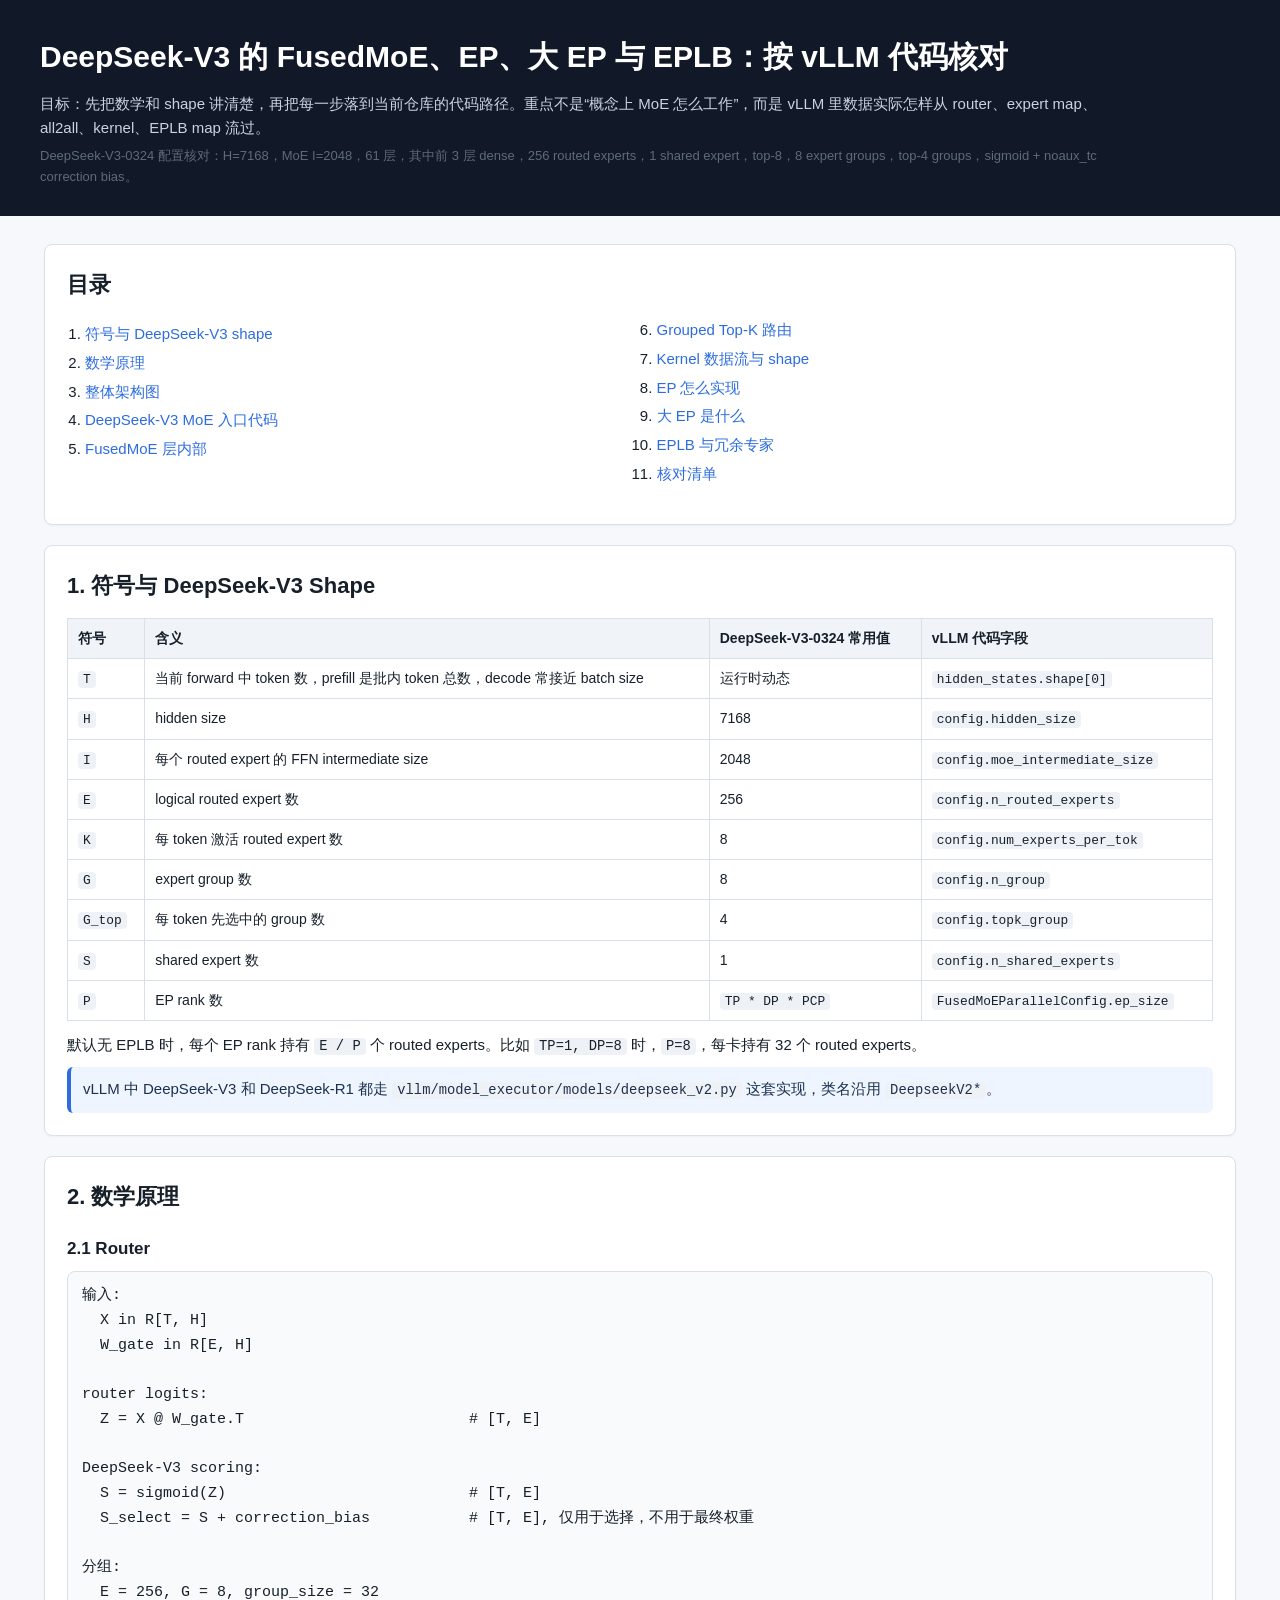
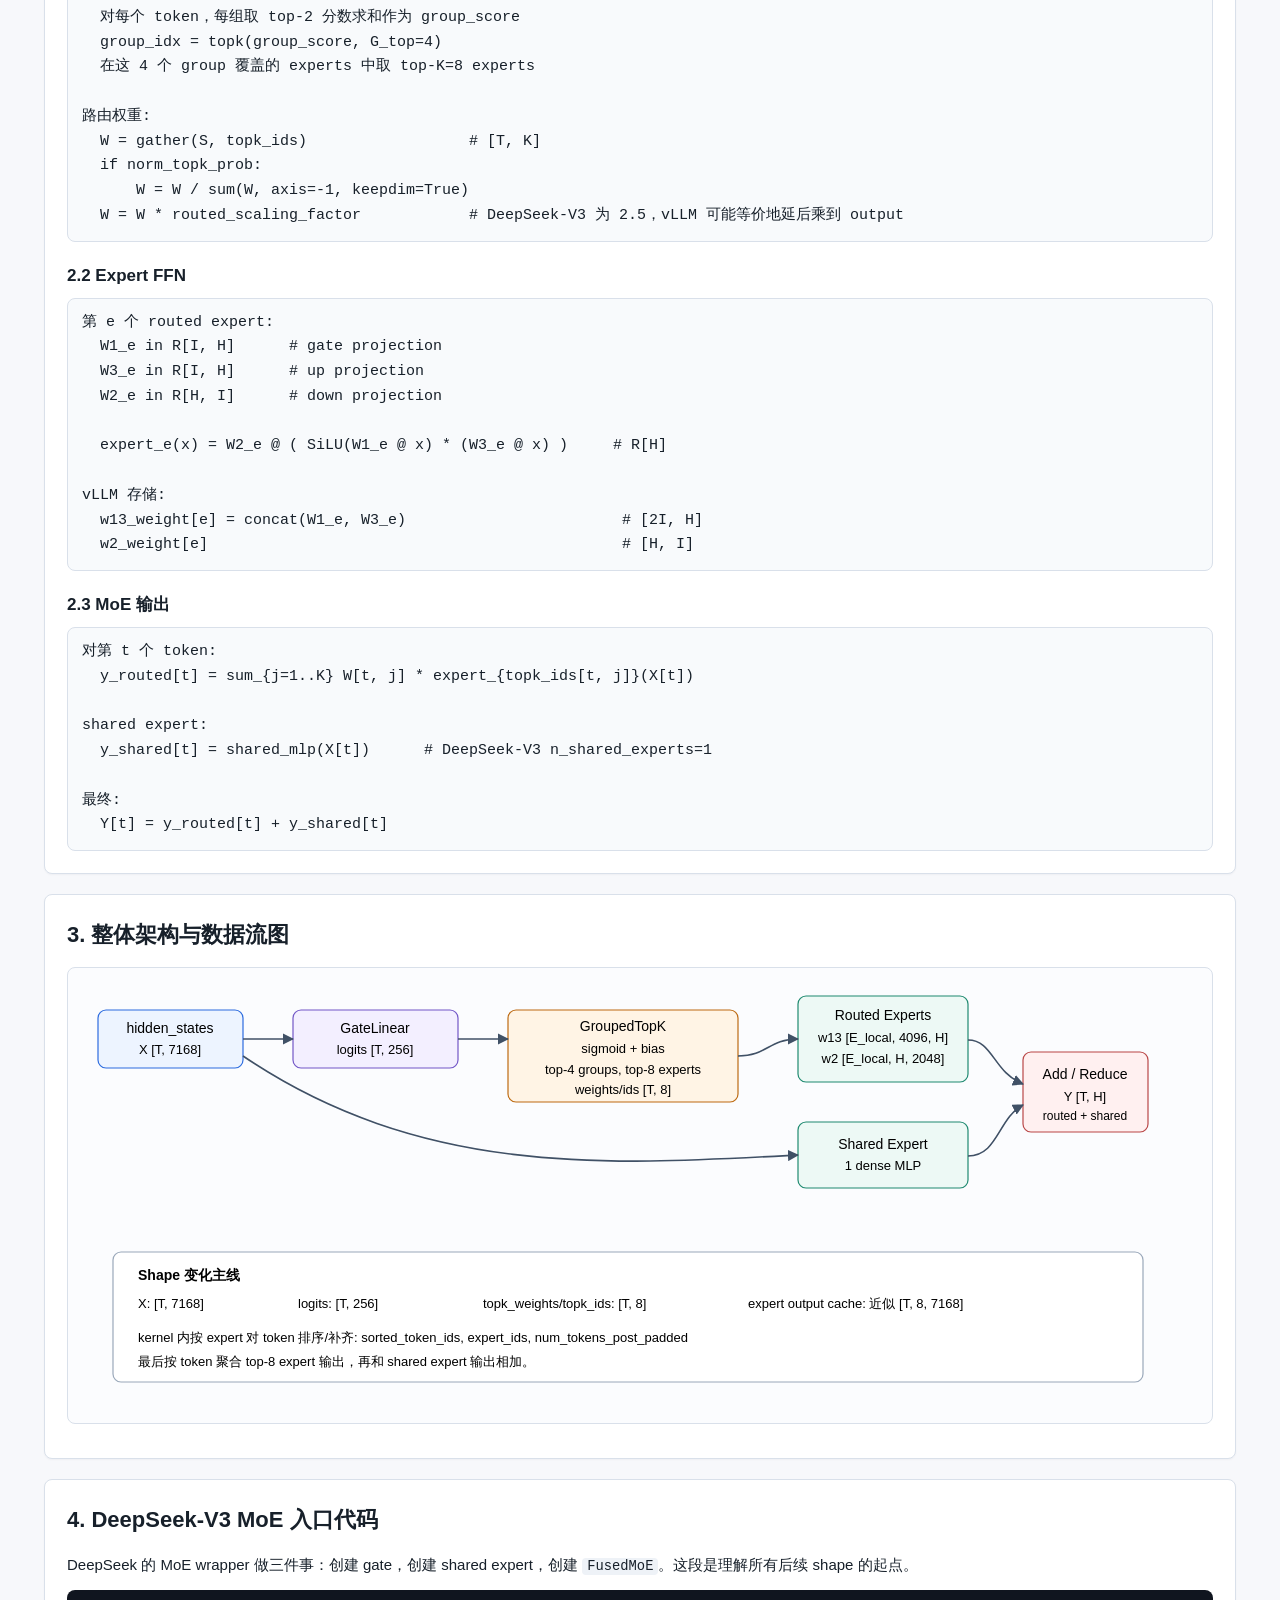
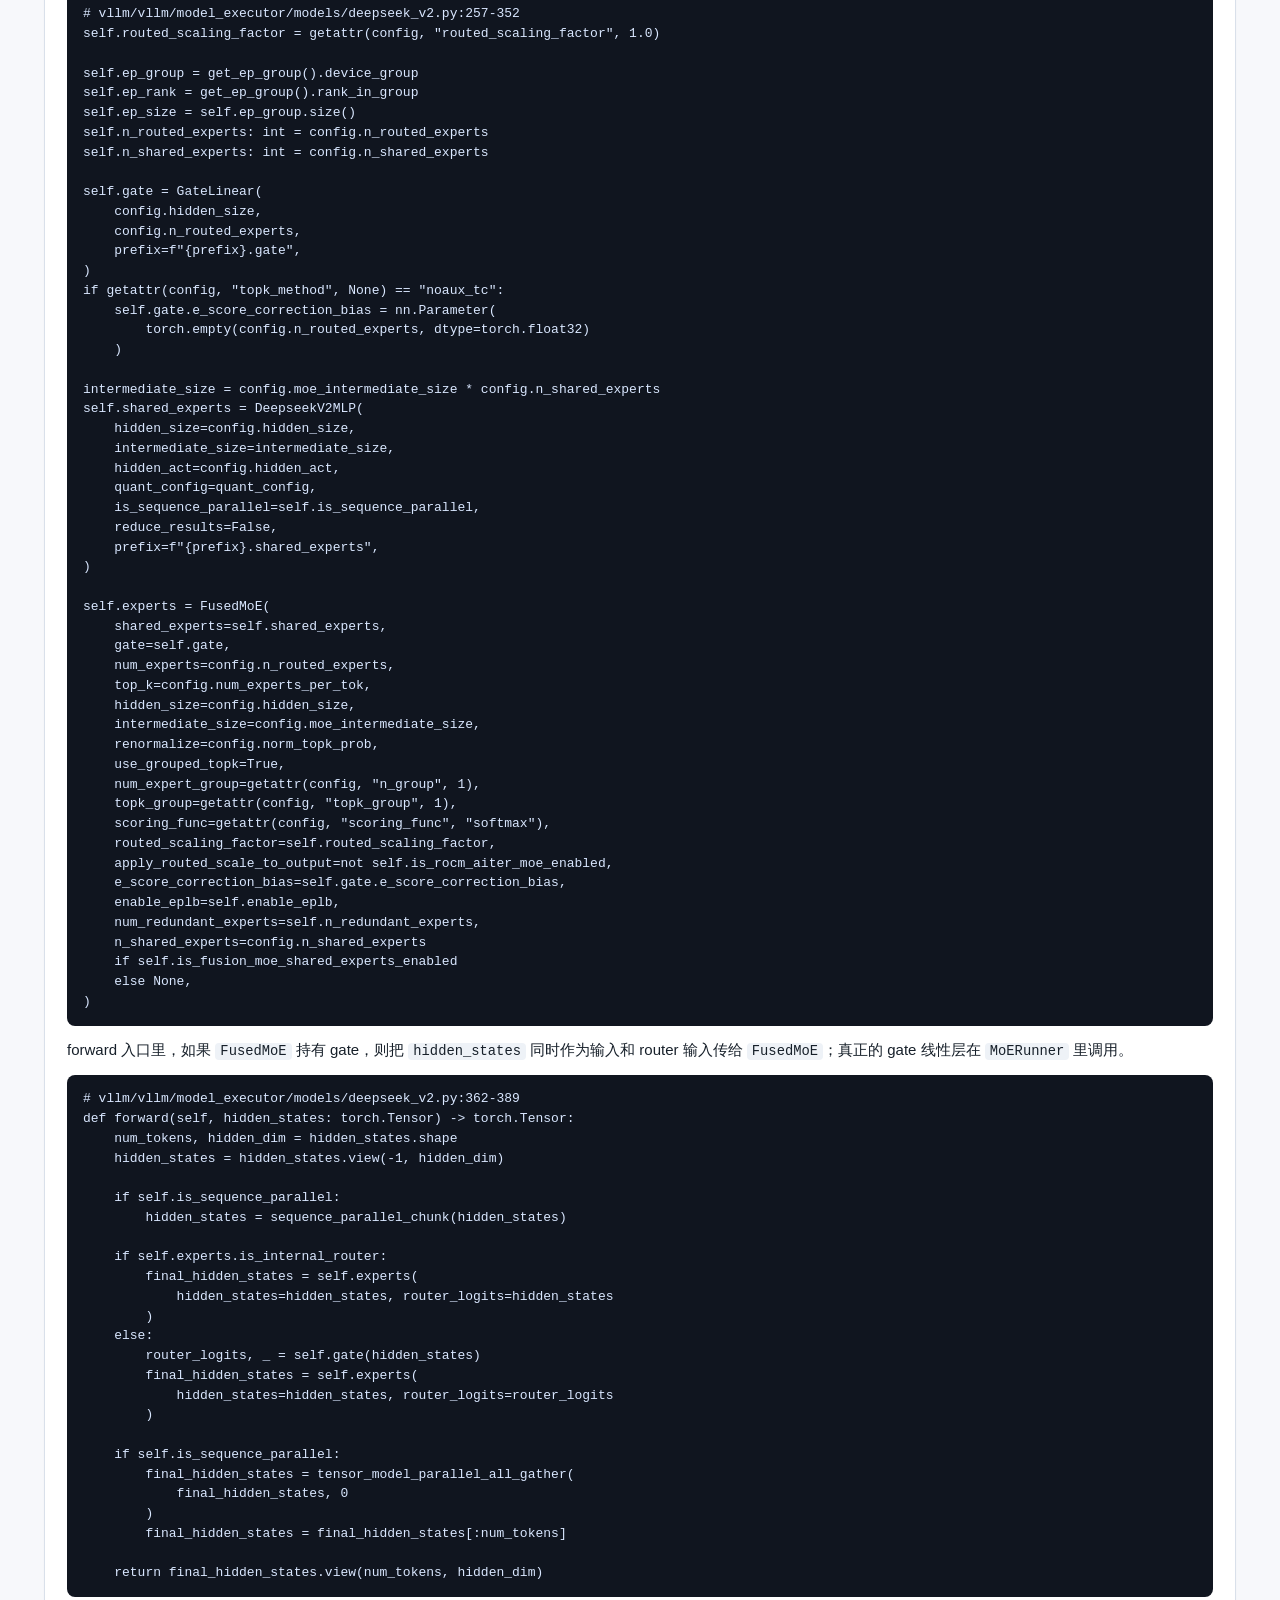
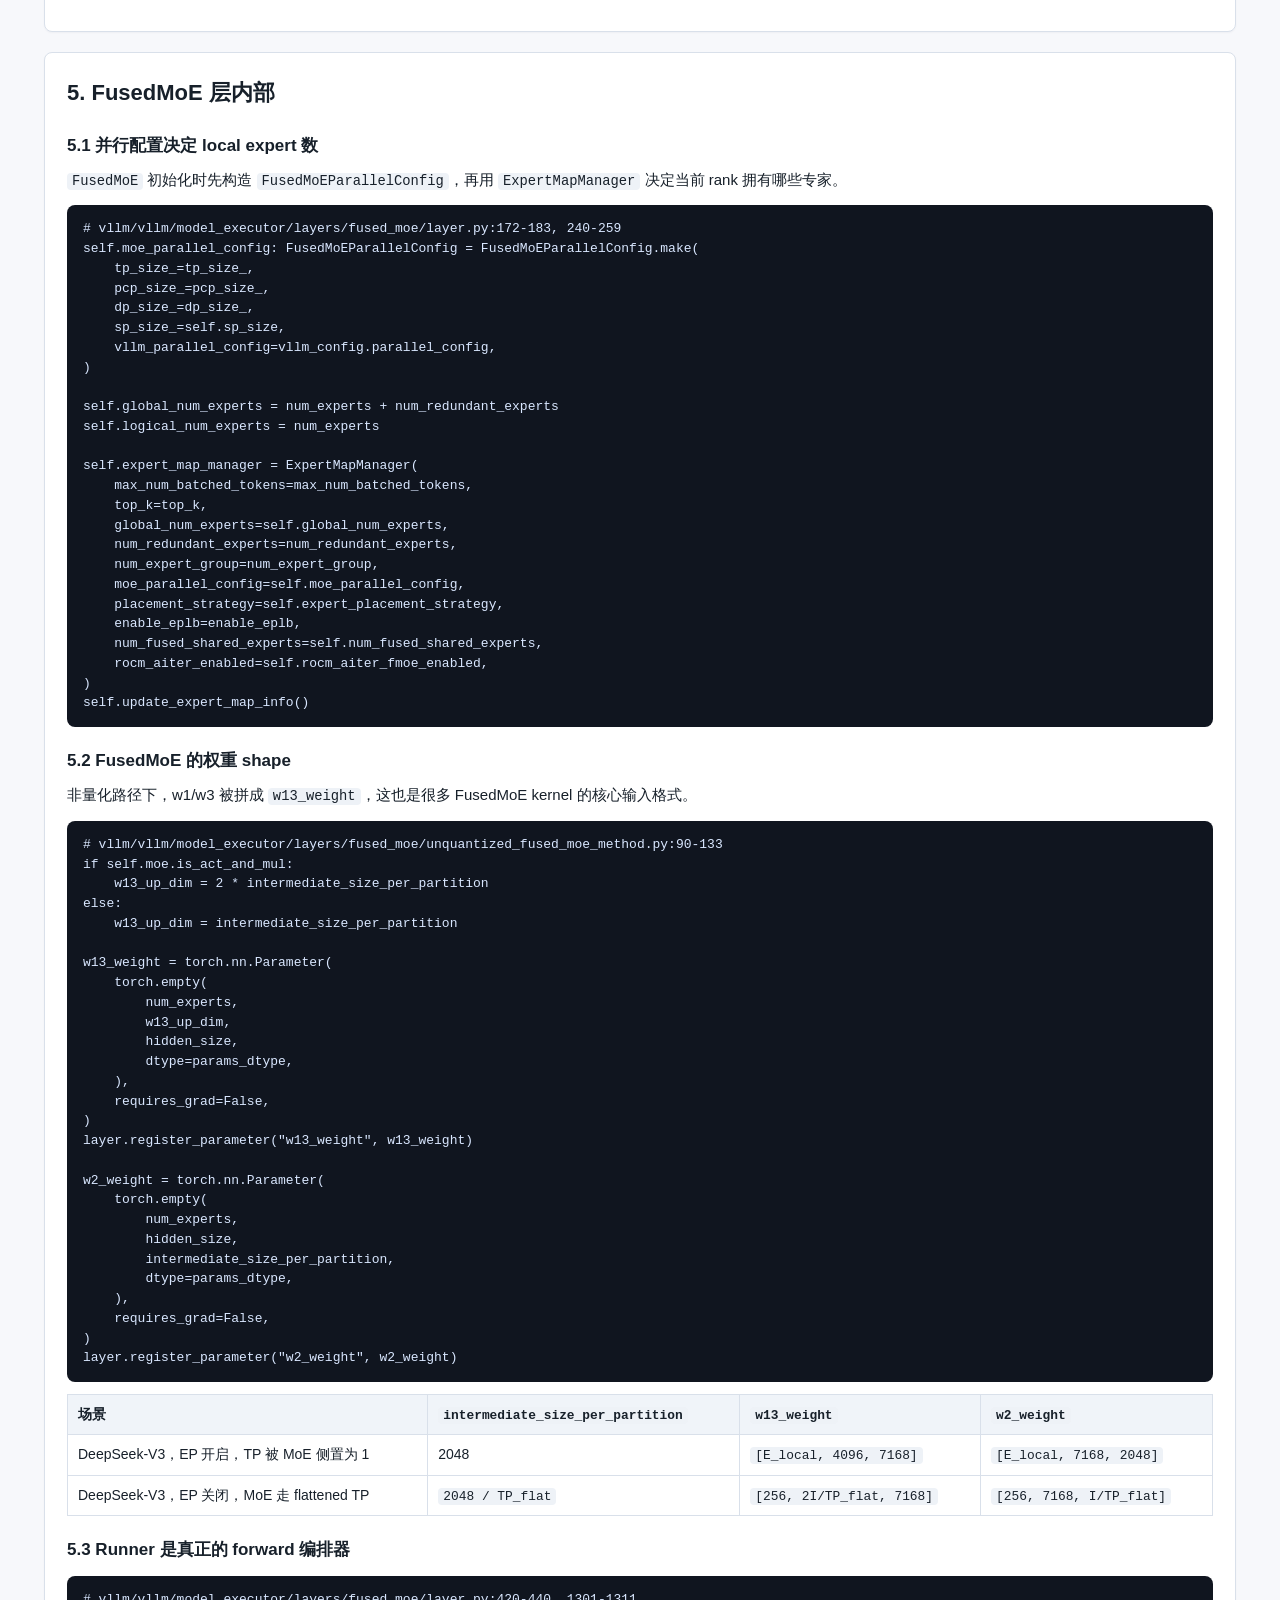
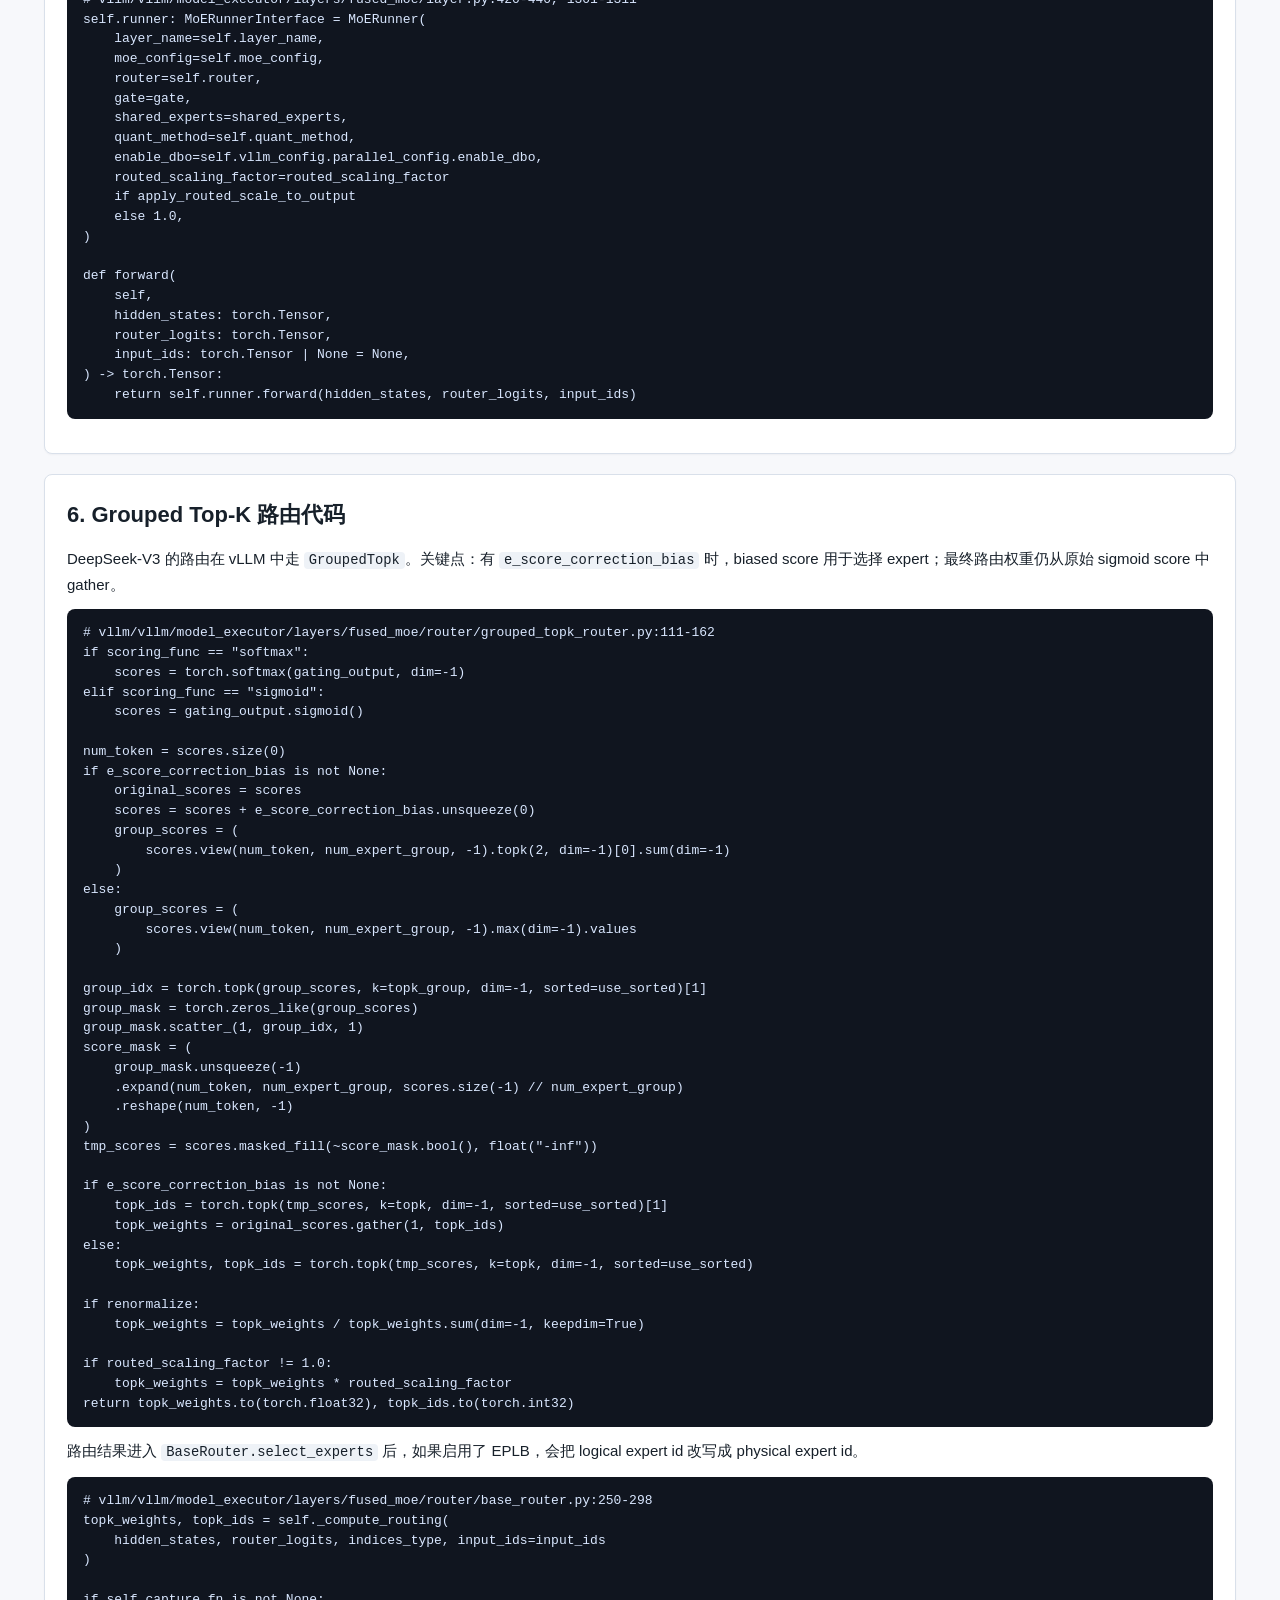
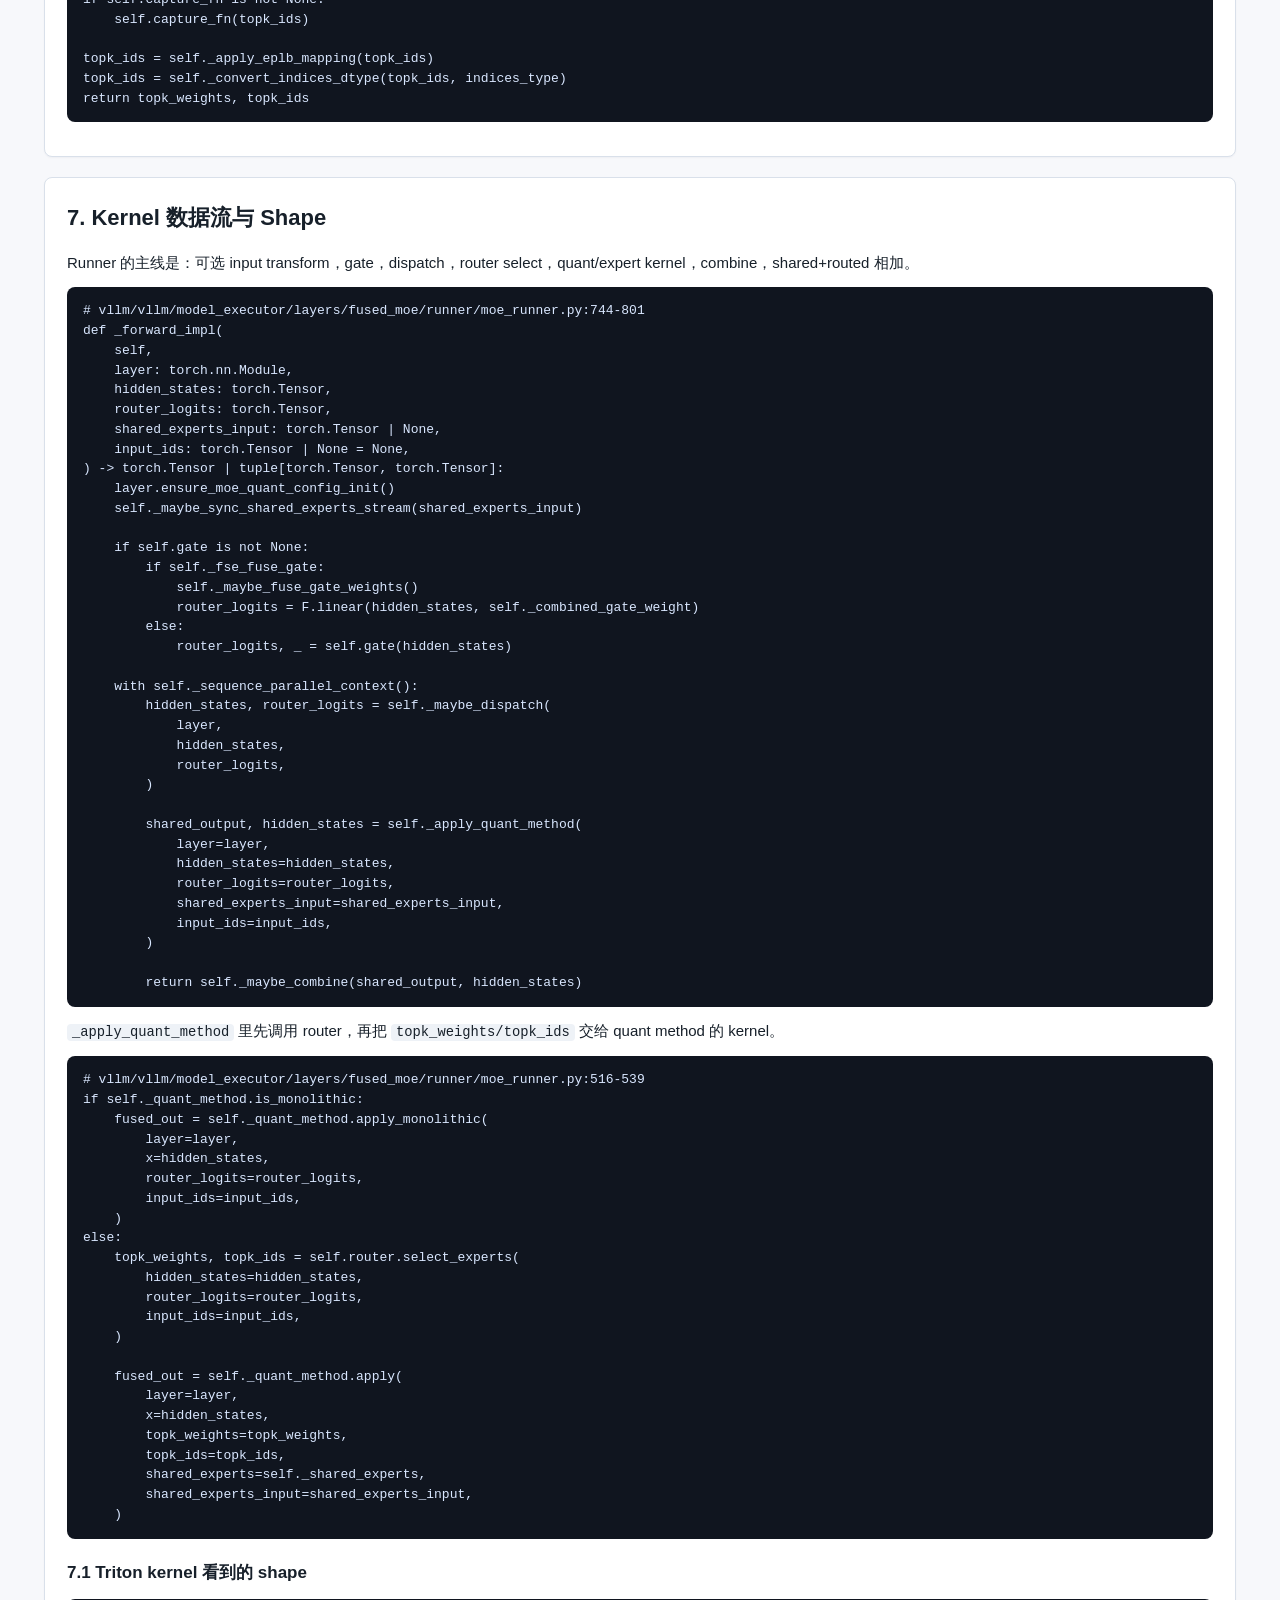
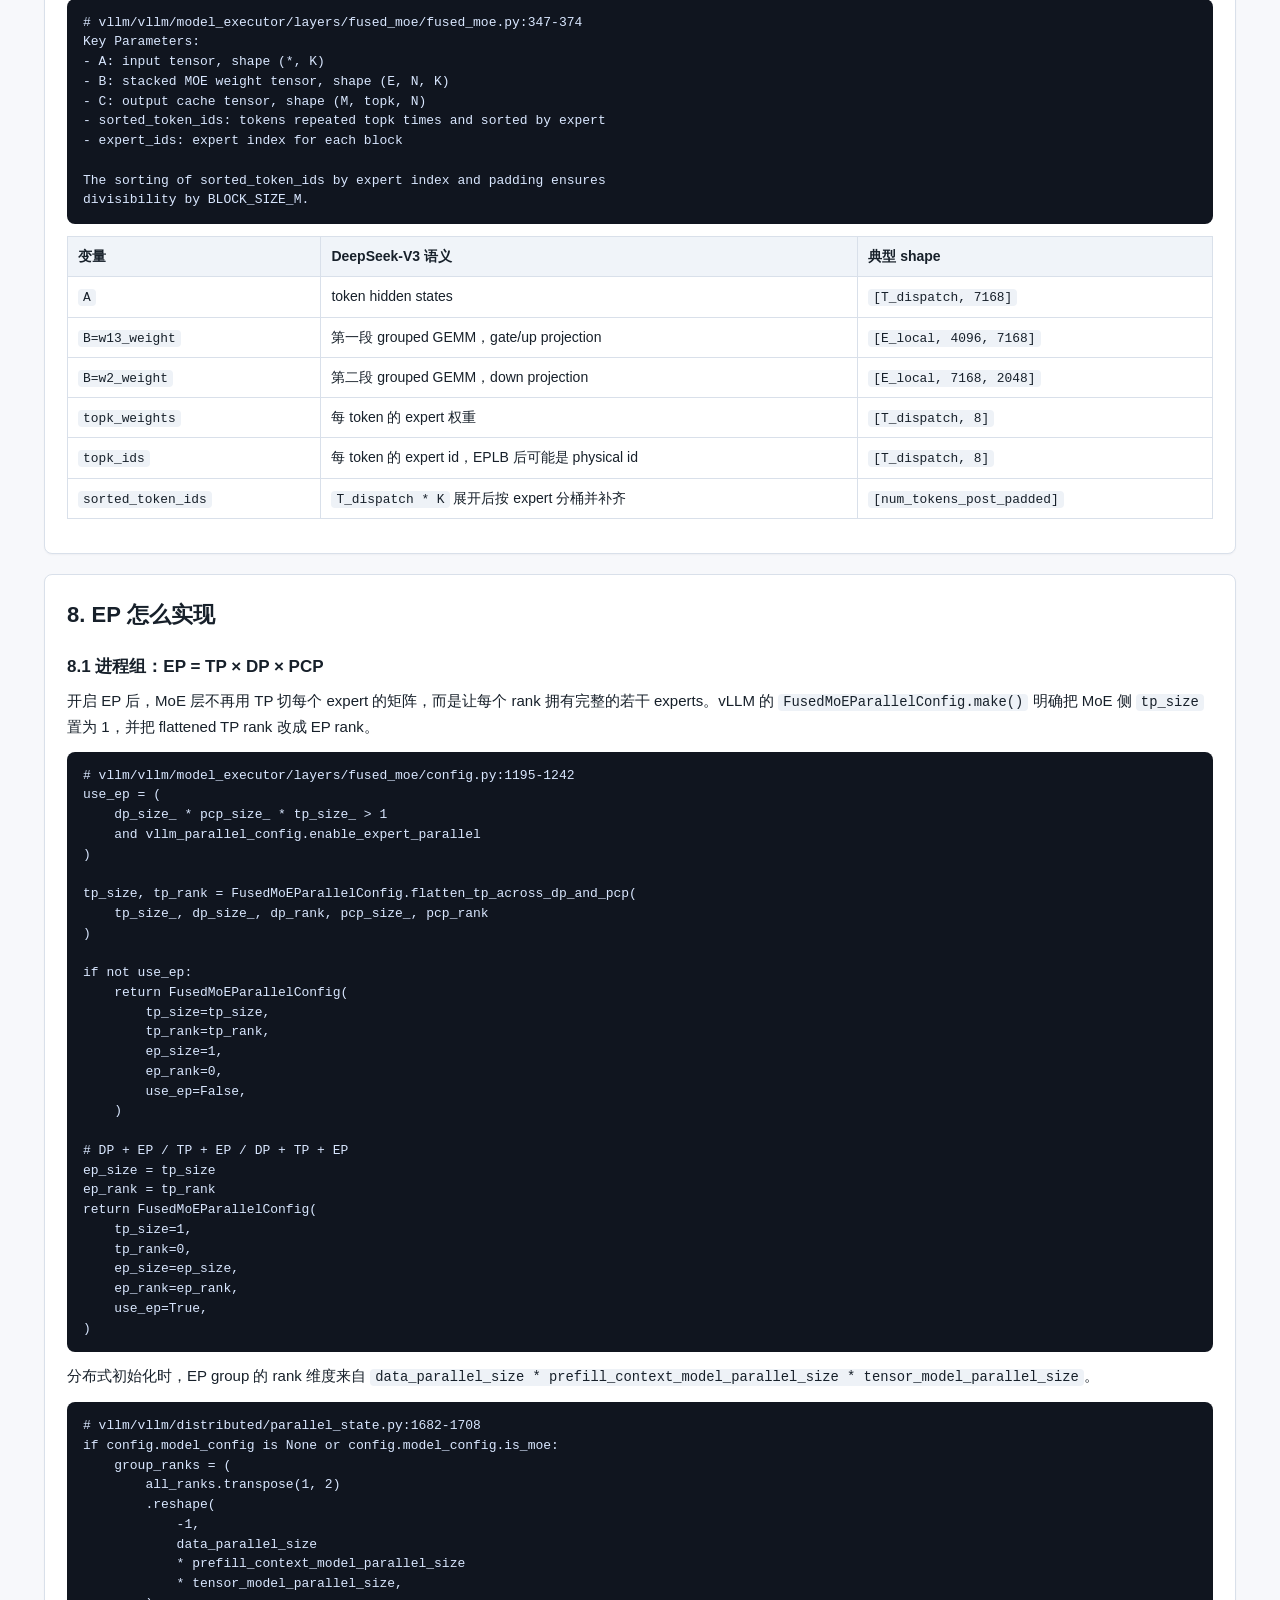
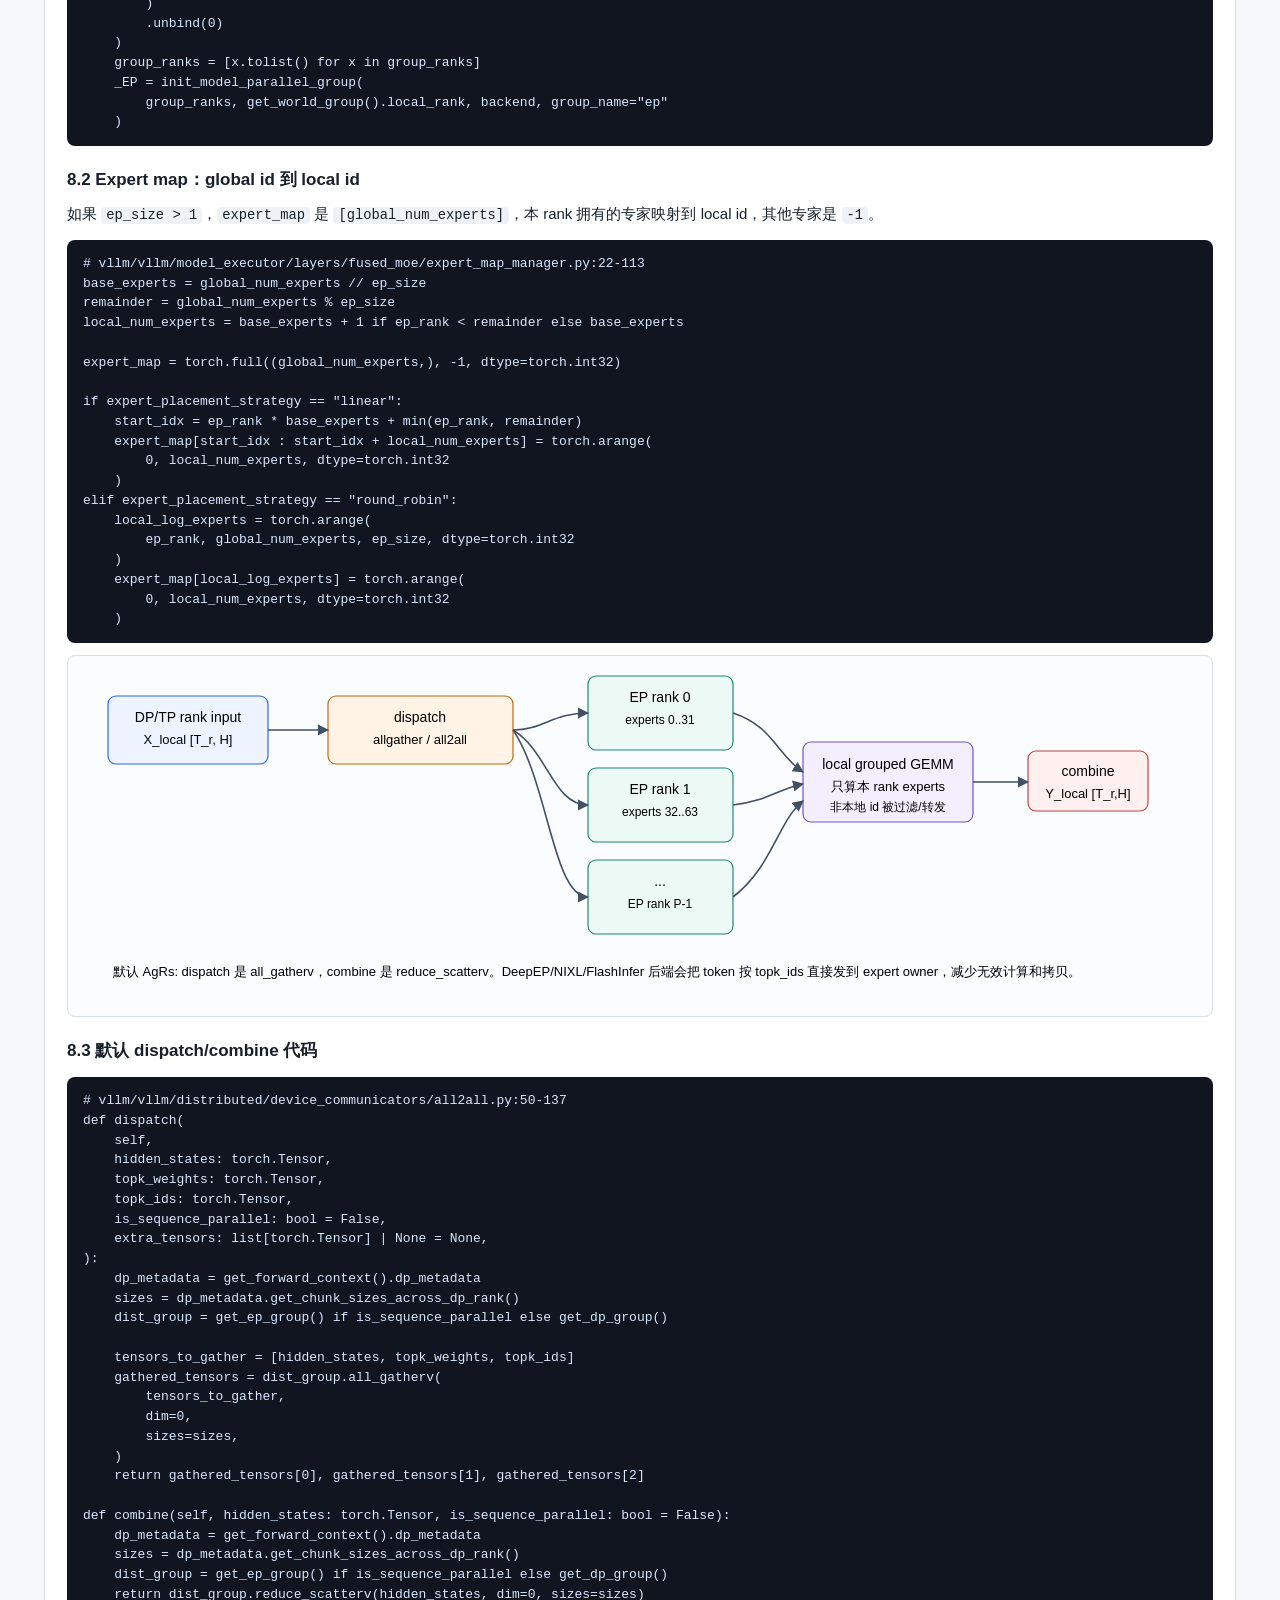
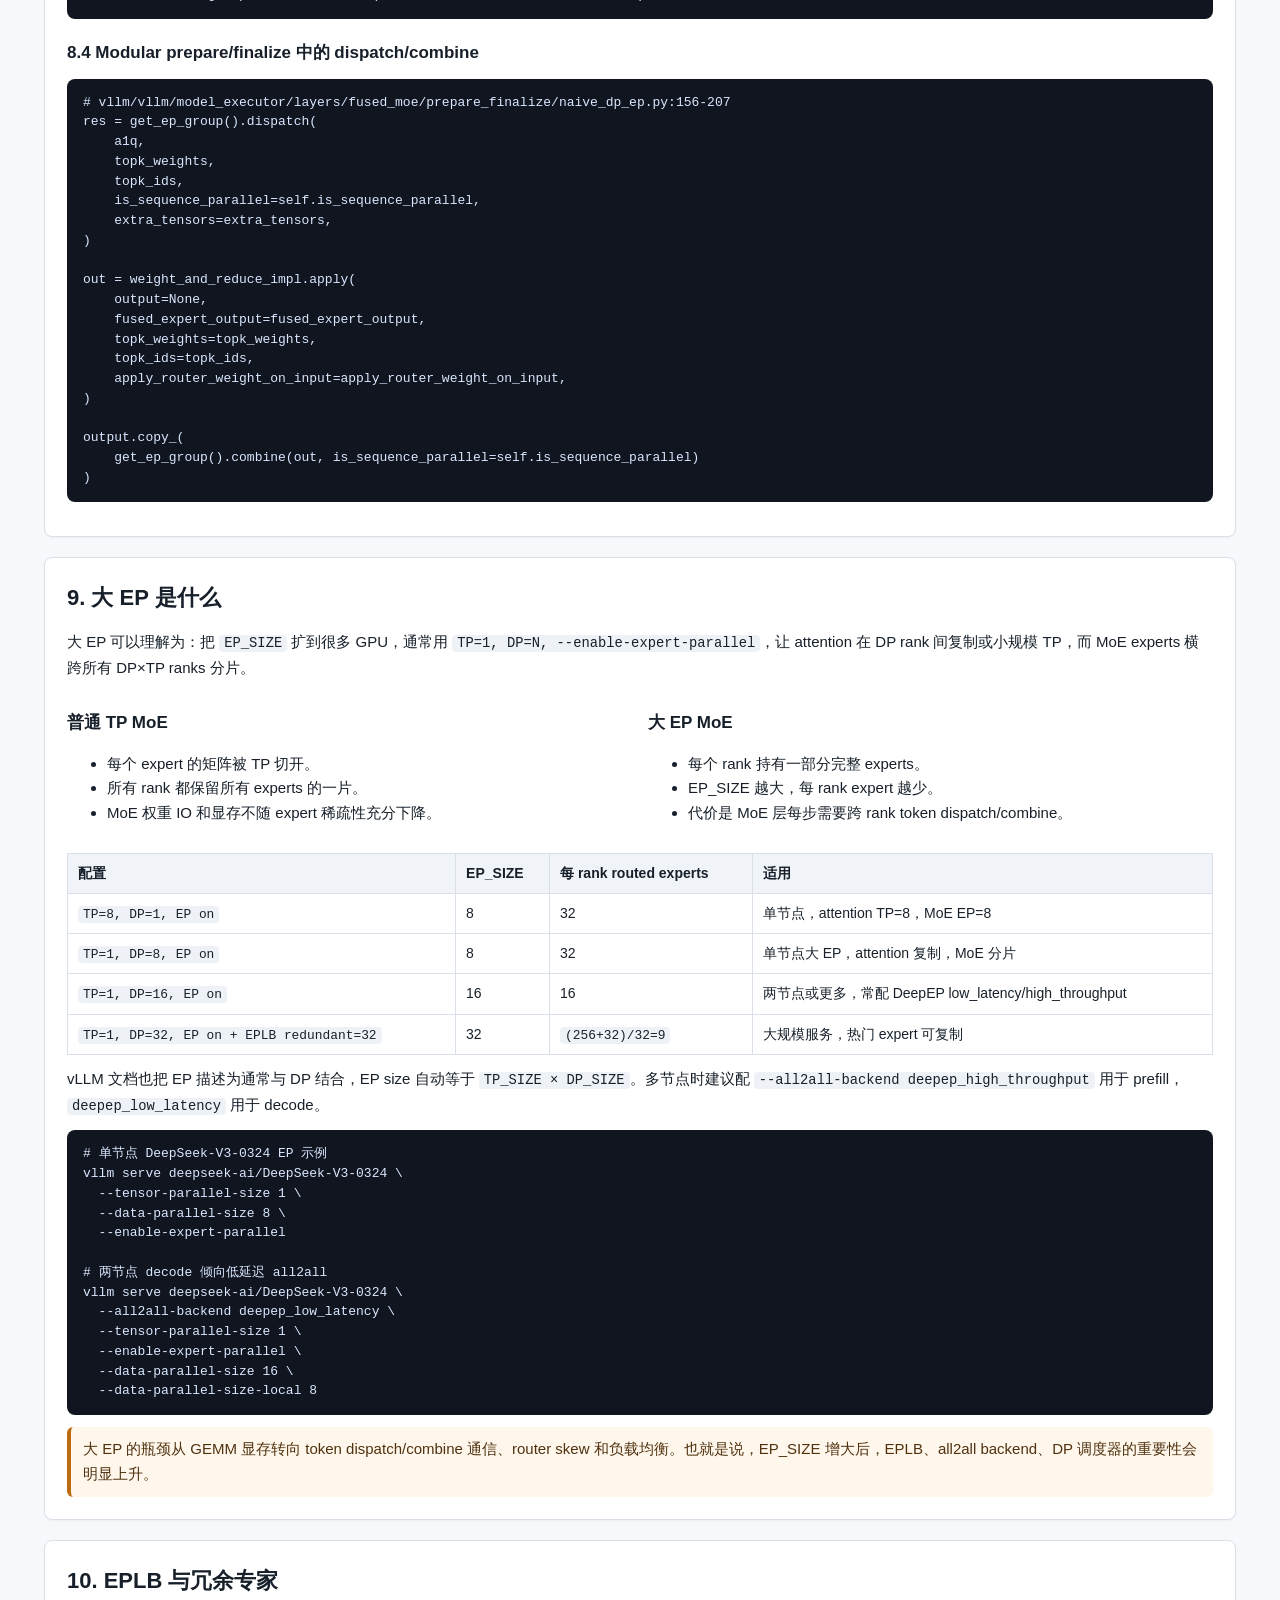
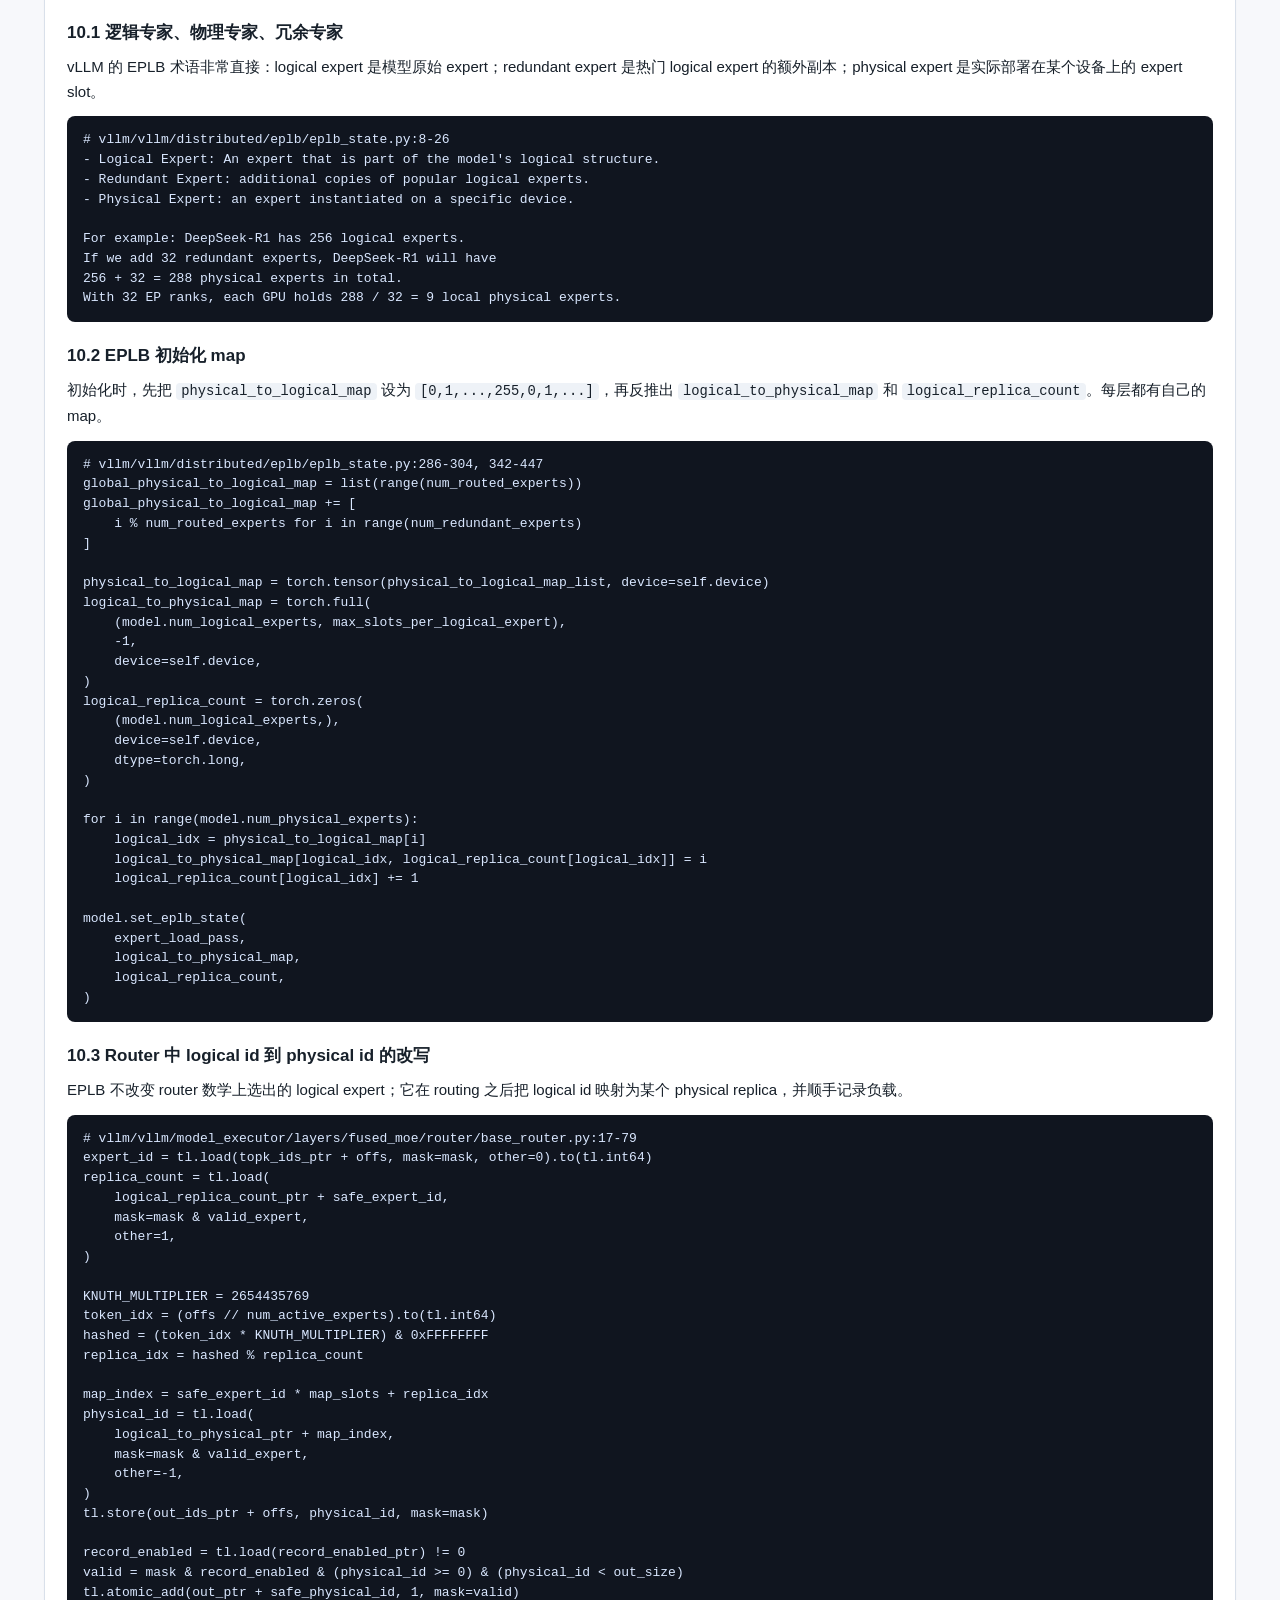
==== site/index.html @ 2c0b51b8 "Add FusedMoE study page" ====
<!doctype html>
<html lang="zh-CN">
<head>
  <meta charset="utf-8">
  <meta name="viewport" content="width=device-width, initial-scale=1">
  <title>DeepSeek-V3 FusedMoE / EP / EPLB 代码导读</title>
  <style>
    :root {
      --bg: #f7f8fb;
      --panel: #ffffff;
      --ink: #17202a;
      --muted: #5e6b7a;
      --line: #d9e0ea;
      --code-bg: #10151f;
      --code-ink: #d9e7ff;
      --blue: #2d6cdf;
      --green: #1f8a70;
      --orange: #bd6b13;
      --red: #b94747;
      --violet: #7257c7;
    }

    * { box-sizing: border-box; }
    body {
      margin: 0;
      background: var(--bg);
      color: var(--ink);
      font: 15px/1.65 -apple-system, BlinkMacSystemFont, "Segoe UI", sans-serif;
    }
    header {
      padding: 32px 40px 24px;
      background: #111827;
      color: white;
    }
    header h1 {
      margin: 0 0 10px;
      font-size: 30px;
      letter-spacing: 0;
    }
    header p { margin: 4px 0; color: #c9d4e3; max-width: 1100px; }
    main {
      max-width: 1240px;
      margin: 0 auto;
      padding: 28px 24px 60px;
    }
    section {
      background: var(--panel);
      border: 1px solid var(--line);
      border-radius: 8px;
      padding: 22px;
      margin: 0 0 20px;
      box-shadow: 0 1px 2px rgba(16, 24, 40, 0.04);
    }
    h2 {
      margin: 0 0 14px;
      font-size: 22px;
      letter-spacing: 0;
    }
    h3 {
      margin: 20px 0 8px;
      font-size: 17px;
      letter-spacing: 0;
    }
    p { margin: 8px 0; }
    a { color: var(--blue); text-decoration: none; }
    a:hover { text-decoration: underline; }
    code {
      font-family: ui-monospace, SFMono-Regular, Menlo, Consolas, monospace;
      font-size: 0.92em;
      background: #eef2f7;
      padding: 1px 5px;
      border-radius: 4px;
    }
    pre {
      margin: 12px 0;
      padding: 14px 16px;
      overflow: auto;
      border-radius: 8px;
      background: var(--code-bg);
      color: var(--code-ink);
      font-size: 13px;
      line-height: 1.52;
    }
    pre code {
      background: transparent;
      color: inherit;
      padding: 0;
      border-radius: 0;
      font-size: inherit;
    }
    table {
      border-collapse: collapse;
      width: 100%;
      margin: 12px 0;
      font-size: 14px;
    }
    th, td {
      border: 1px solid var(--line);
      padding: 8px 10px;
      vertical-align: top;
    }
    th { background: #f0f4f9; text-align: left; }
    .grid {
      display: grid;
      grid-template-columns: repeat(2, minmax(0, 1fr));
      gap: 16px;
    }
    .note {
      border-left: 4px solid var(--blue);
      background: #eef5ff;
      padding: 10px 12px;
      border-radius: 6px;
      color: #1c314f;
    }
    .warn {
      border-left-color: var(--orange);
      background: #fff7eb;
      color: #4f310f;
    }
    .formula {
      background: #f8fafc;
      border: 1px solid var(--line);
      border-radius: 8px;
      padding: 12px 14px;
      font-family: ui-monospace, SFMono-Regular, Menlo, Consolas, monospace;
      white-space: pre-wrap;
    }
    .diagram {
      width: 100%;
      overflow-x: auto;
      border: 1px solid var(--line);
      border-radius: 8px;
      background: #fbfcfe;
      margin: 12px 0;
    }
    svg { display: block; min-width: 980px; }
    .box { fill: white; stroke: #9aa8ba; stroke-width: 1.2; rx: 8; }
    .box-blue { fill: #edf4ff; stroke: var(--blue); }
    .box-green { fill: #edf9f5; stroke: var(--green); }
    .box-orange { fill: #fff4e5; stroke: var(--orange); }
    .box-violet { fill: #f3efff; stroke: var(--violet); }
    .box-red { fill: #fff0f0; stroke: var(--red); }
    .arrow { stroke: #405166; stroke-width: 1.6; fill: none; marker-end: url(#arrow); }
    .small { color: var(--muted); font-size: 13px; }
    .legend {
      display: flex;
      flex-wrap: wrap;
      gap: 8px 14px;
      margin: 10px 0;
      color: var(--muted);
      font-size: 13px;
    }
    .pill {
      display: inline-block;
      border: 1px solid var(--line);
      border-radius: 999px;
      padding: 2px 8px;
      background: #fff;
    }
    .toc {
      columns: 2;
      padding-left: 18px;
    }
    .toc li { break-inside: avoid; margin: 4px 0; }
    @media (max-width: 860px) {
      header { padding: 24px 18px; }
      main { padding: 18px 12px 44px; }
      section { padding: 16px; }
      .grid { grid-template-columns: 1fr; }
      .toc { columns: 1; }
    }
  </style>
</head>
<body>
  <header>
    <h1>DeepSeek-V3 的 FusedMoE、EP、大 EP 与 EPLB：按 vLLM 代码核对</h1>
    <p>目标：先把数学和 shape 讲清楚，再把每一步落到当前仓库的代码路径。重点不是“概念上 MoE 怎么工作”，而是 vLLM 里数据实际怎样从 router、expert map、all2all、kernel、EPLB map 流过。</p>
    <p class="small">DeepSeek-V3-0324 配置核对：H=7168，MoE I=2048，61 层，其中前 3 层 dense，256 routed experts，1 shared expert，top-8，8 expert groups，top-4 groups，sigmoid + noaux_tc correction bias。</p>
  </header>

  <main>
    <section>
      <h2>目录</h2>
      <ol class="toc">
        <li><a href="#symbols">符号与 DeepSeek-V3 shape</a></li>
        <li><a href="#math">数学原理</a></li>
        <li><a href="#arch">整体架构图</a></li>
        <li><a href="#deepseek-code">DeepSeek-V3 MoE 入口代码</a></li>
        <li><a href="#fusedmoe-code">FusedMoE 层内部</a></li>
        <li><a href="#routing-code">Grouped Top-K 路由</a></li>
        <li><a href="#kernel-flow">Kernel 数据流与 shape</a></li>
        <li><a href="#ep">EP 怎么实现</a></li>
        <li><a href="#large-ep">大 EP 是什么</a></li>
        <li><a href="#eplb">EPLB 与冗余专家</a></li>
        <li><a href="#checklist">核对清单</a></li>
      </ol>
    </section>

    <section id="symbols">
      <h2>1. 符号与 DeepSeek-V3 Shape</h2>
      <table>
        <tr><th>符号</th><th>含义</th><th>DeepSeek-V3-0324 常用值</th><th>vLLM 代码字段</th></tr>
        <tr><td><code>T</code></td><td>当前 forward 中 token 数，prefill 是批内 token 总数，decode 常接近 batch size</td><td>运行时动态</td><td><code>hidden_states.shape[0]</code></td></tr>
        <tr><td><code>H</code></td><td>hidden size</td><td>7168</td><td><code>config.hidden_size</code></td></tr>
        <tr><td><code>I</code></td><td>每个 routed expert 的 FFN intermediate size</td><td>2048</td><td><code>config.moe_intermediate_size</code></td></tr>
        <tr><td><code>E</code></td><td>logical routed expert 数</td><td>256</td><td><code>config.n_routed_experts</code></td></tr>
        <tr><td><code>K</code></td><td>每 token 激活 routed expert 数</td><td>8</td><td><code>config.num_experts_per_tok</code></td></tr>
        <tr><td><code>G</code></td><td>expert group 数</td><td>8</td><td><code>config.n_group</code></td></tr>
        <tr><td><code>G_top</code></td><td>每 token 先选中的 group 数</td><td>4</td><td><code>config.topk_group</code></td></tr>
        <tr><td><code>S</code></td><td>shared expert 数</td><td>1</td><td><code>config.n_shared_experts</code></td></tr>
        <tr><td><code>P</code></td><td>EP rank 数</td><td><code>TP * DP * PCP</code></td><td><code>FusedMoEParallelConfig.ep_size</code></td></tr>
      </table>
      <p>默认无 EPLB 时，每个 EP rank 持有 <code>E / P</code> 个 routed experts。比如 <code>TP=1, DP=8</code> 时，<code>P=8</code>，每卡持有 32 个 routed experts。</p>
      <div class="note">
        vLLM 中 DeepSeek-V3 和 DeepSeek-R1 都走 <code>vllm/model_executor/models/deepseek_v2.py</code> 这套实现，类名沿用 <code>DeepseekV2*</code>。
      </div>
    </section>

    <section id="math">
      <h2>2. 数学原理</h2>
      <h3>2.1 Router</h3>
      <div class="formula">输入:
  X in R[T, H]
  W_gate in R[E, H]

router logits:
  Z = X @ W_gate.T                         # [T, E]

DeepSeek-V3 scoring:
  S = sigmoid(Z)                           # [T, E]
  S_select = S + correction_bias           # [T, E], 仅用于选择，不用于最终权重

分组:
  E = 256, G = 8, group_size = 32
  对每个 token，每组取 top-2 分数求和作为 group_score
  group_idx = topk(group_score, G_top=4)
  在这 4 个 group 覆盖的 experts 中取 top-K=8 experts

路由权重:
  W = gather(S, topk_ids)                  # [T, K]
  if norm_topk_prob:
      W = W / sum(W, axis=-1, keepdim=True)
  W = W * routed_scaling_factor            # DeepSeek-V3 为 2.5，vLLM 可能等价地延后乘到 output</div>

      <h3>2.2 Expert FFN</h3>
      <div class="formula">第 e 个 routed expert:
  W1_e in R[I, H]      # gate projection
  W3_e in R[I, H]      # up projection
  W2_e in R[H, I]      # down projection

  expert_e(x) = W2_e @ ( SiLU(W1_e @ x) * (W3_e @ x) )     # R[H]

vLLM 存储:
  w13_weight[e] = concat(W1_e, W3_e)                        # [2I, H]
  w2_weight[e]                                              # [H, I]</div>

      <h3>2.3 MoE 输出</h3>
      <div class="formula">对第 t 个 token:
  y_routed[t] = sum_{j=1..K} W[t, j] * expert_{topk_ids[t, j]}(X[t])

shared expert:
  y_shared[t] = shared_mlp(X[t])      # DeepSeek-V3 n_shared_experts=1

最终:
  Y[t] = y_routed[t] + y_shared[t]</div>
    </section>

    <section id="arch">
      <h2>3. 整体架构与数据流图</h2>
      <div class="diagram">
        <svg width="1120" height="455" viewBox="0 0 1120 455" role="img" aria-label="DeepSeek-V3 FusedMoE data flow">
          <defs>
            <marker id="arrow" viewBox="0 0 10 10" refX="9" refY="5" markerWidth="7" markerHeight="7" orient="auto-start-reverse">
              <path d="M 0 0 L 10 5 L 0 10 z" fill="#405166"></path>
            </marker>
          </defs>
          <rect class="box box-blue" x="30" y="42" width="145" height="58"></rect>
          <text x="102" y="65" text-anchor="middle" font-size="14">hidden_states</text>
          <text x="102" y="86" text-anchor="middle" font-size="13">X [T, 7168]</text>

          <rect class="box box-violet" x="225" y="42" width="165" height="58"></rect>
          <text x="307" y="65" text-anchor="middle" font-size="14">GateLinear</text>
          <text x="307" y="86" text-anchor="middle" font-size="13">logits [T, 256]</text>

          <rect class="box box-orange" x="440" y="42" width="230" height="92"></rect>
          <text x="555" y="63" text-anchor="middle" font-size="14">GroupedTopK</text>
          <text x="555" y="85" text-anchor="middle" font-size="13">sigmoid + bias</text>
          <text x="555" y="106" text-anchor="middle" font-size="13">top-4 groups, top-8 experts</text>
          <text x="555" y="126" text-anchor="middle" font-size="13">weights/ids [T, 8]</text>

          <rect class="box box-green" x="730" y="28" width="170" height="86"></rect>
          <text x="815" y="52" text-anchor="middle" font-size="14">Routed Experts</text>
          <text x="815" y="74" text-anchor="middle" font-size="13">w13 [E_local, 4096, H]</text>
          <text x="815" y="95" text-anchor="middle" font-size="13">w2 [E_local, H, 2048]</text>

          <rect class="box box-green" x="730" y="154" width="170" height="66"></rect>
          <text x="815" y="181" text-anchor="middle" font-size="14">Shared Expert</text>
          <text x="815" y="202" text-anchor="middle" font-size="13">1 dense MLP</text>

          <rect class="box box-red" x="955" y="84" width="125" height="80"></rect>
          <text x="1017" y="111" text-anchor="middle" font-size="14">Add / Reduce</text>
          <text x="1017" y="133" text-anchor="middle" font-size="13">Y [T, H]</text>
          <text x="1017" y="152" text-anchor="middle" font-size="12">routed + shared</text>

          <path class="arrow" d="M175 71 H225"></path>
          <path class="arrow" d="M390 71 H440"></path>
          <path class="arrow" d="M670 88 C700 88 700 71 730 71"></path>
          <path class="arrow" d="M175 88 C355 210 545 197 730 187"></path>
          <path class="arrow" d="M900 72 C925 72 925 104 955 116"></path>
          <path class="arrow" d="M900 188 C930 188 930 150 955 137"></path>

          <rect class="box" x="45" y="284" width="1030" height="130"></rect>
          <text x="70" y="312" font-size="14" font-weight="600">Shape 变化主线</text>
          <text x="70" y="340" font-size="13">X: [T, 7168]</text>
          <text x="230" y="340" font-size="13">logits: [T, 256]</text>
          <text x="415" y="340" font-size="13">topk_weights/topk_ids: [T, 8]</text>
          <text x="680" y="340" font-size="13">expert output cache: 近似 [T, 8, 7168]</text>
          <text x="70" y="374" font-size="13">kernel 内按 expert 对 token 排序/补齐: sorted_token_ids, expert_ids, num_tokens_post_padded</text>
          <text x="70" y="398" font-size="13">最后按 token 聚合 top-8 expert 输出，再和 shared expert 输出相加。</text>
        </svg>
      </div>
    </section>

    <section id="deepseek-code">
      <h2>4. DeepSeek-V3 MoE 入口代码</h2>
      <p>DeepSeek 的 MoE wrapper 做三件事：创建 gate，创建 shared expert，创建 <code>FusedMoE</code>。这段是理解所有后续 shape 的起点。</p>
      <pre><code># vllm/vllm/model_executor/models/deepseek_v2.py:257-352
self.routed_scaling_factor = getattr(config, "routed_scaling_factor", 1.0)

self.ep_group = get_ep_group().device_group
self.ep_rank = get_ep_group().rank_in_group
self.ep_size = self.ep_group.size()
self.n_routed_experts: int = config.n_routed_experts
self.n_shared_experts: int = config.n_shared_experts

self.gate = GateLinear(
    config.hidden_size,
    config.n_routed_experts,
    prefix=f"{prefix}.gate",
)
if getattr(config, "topk_method", None) == "noaux_tc":
    self.gate.e_score_correction_bias = nn.Parameter(
        torch.empty(config.n_routed_experts, dtype=torch.float32)
    )

intermediate_size = config.moe_intermediate_size * config.n_shared_experts
self.shared_experts = DeepseekV2MLP(
    hidden_size=config.hidden_size,
    intermediate_size=intermediate_size,
    hidden_act=config.hidden_act,
    quant_config=quant_config,
    is_sequence_parallel=self.is_sequence_parallel,
    reduce_results=False,
    prefix=f"{prefix}.shared_experts",
)

self.experts = FusedMoE(
    shared_experts=self.shared_experts,
    gate=self.gate,
    num_experts=config.n_routed_experts,
    top_k=config.num_experts_per_tok,
    hidden_size=config.hidden_size,
    intermediate_size=config.moe_intermediate_size,
    renormalize=config.norm_topk_prob,
    use_grouped_topk=True,
    num_expert_group=getattr(config, "n_group", 1),
    topk_group=getattr(config, "topk_group", 1),
    scoring_func=getattr(config, "scoring_func", "softmax"),
    routed_scaling_factor=self.routed_scaling_factor,
    apply_routed_scale_to_output=not self.is_rocm_aiter_moe_enabled,
    e_score_correction_bias=self.gate.e_score_correction_bias,
    enable_eplb=self.enable_eplb,
    num_redundant_experts=self.n_redundant_experts,
    n_shared_experts=config.n_shared_experts
    if self.is_fusion_moe_shared_experts_enabled
    else None,
)</code></pre>

      <p>forward 入口里，如果 <code>FusedMoE</code> 持有 gate，则把 <code>hidden_states</code> 同时作为输入和 router 输入传给 <code>FusedMoE</code>；真正的 gate 线性层在 <code>MoERunner</code> 里调用。</p>
      <pre><code># vllm/vllm/model_executor/models/deepseek_v2.py:362-389
def forward(self, hidden_states: torch.Tensor) -> torch.Tensor:
    num_tokens, hidden_dim = hidden_states.shape
    hidden_states = hidden_states.view(-1, hidden_dim)

    if self.is_sequence_parallel:
        hidden_states = sequence_parallel_chunk(hidden_states)

    if self.experts.is_internal_router:
        final_hidden_states = self.experts(
            hidden_states=hidden_states, router_logits=hidden_states
        )
    else:
        router_logits, _ = self.gate(hidden_states)
        final_hidden_states = self.experts(
            hidden_states=hidden_states, router_logits=router_logits
        )

    if self.is_sequence_parallel:
        final_hidden_states = tensor_model_parallel_all_gather(
            final_hidden_states, 0
        )
        final_hidden_states = final_hidden_states[:num_tokens]

    return final_hidden_states.view(num_tokens, hidden_dim)</code></pre>
    </section>

    <section id="fusedmoe-code">
      <h2>5. FusedMoE 层内部</h2>
      <h3>5.1 并行配置决定 local expert 数</h3>
      <p><code>FusedMoE</code> 初始化时先构造 <code>FusedMoEParallelConfig</code>，再用 <code>ExpertMapManager</code> 决定当前 rank 拥有哪些专家。</p>
      <pre><code># vllm/vllm/model_executor/layers/fused_moe/layer.py:172-183, 240-259
self.moe_parallel_config: FusedMoEParallelConfig = FusedMoEParallelConfig.make(
    tp_size_=tp_size_,
    pcp_size_=pcp_size_,
    dp_size_=dp_size_,
    sp_size_=self.sp_size,
    vllm_parallel_config=vllm_config.parallel_config,
)

self.global_num_experts = num_experts + num_redundant_experts
self.logical_num_experts = num_experts

self.expert_map_manager = ExpertMapManager(
    max_num_batched_tokens=max_num_batched_tokens,
    top_k=top_k,
    global_num_experts=self.global_num_experts,
    num_redundant_experts=num_redundant_experts,
    num_expert_group=num_expert_group,
    moe_parallel_config=self.moe_parallel_config,
    placement_strategy=self.expert_placement_strategy,
    enable_eplb=enable_eplb,
    num_fused_shared_experts=self.num_fused_shared_experts,
    rocm_aiter_enabled=self.rocm_aiter_fmoe_enabled,
)
self.update_expert_map_info()</code></pre>

      <h3>5.2 FusedMoE 的权重 shape</h3>
      <p>非量化路径下，w1/w3 被拼成 <code>w13_weight</code>，这也是很多 FusedMoE kernel 的核心输入格式。</p>
      <pre><code># vllm/vllm/model_executor/layers/fused_moe/unquantized_fused_moe_method.py:90-133
if self.moe.is_act_and_mul:
    w13_up_dim = 2 * intermediate_size_per_partition
else:
    w13_up_dim = intermediate_size_per_partition

w13_weight = torch.nn.Parameter(
    torch.empty(
        num_experts,
        w13_up_dim,
        hidden_size,
        dtype=params_dtype,
    ),
    requires_grad=False,
)
layer.register_parameter("w13_weight", w13_weight)

w2_weight = torch.nn.Parameter(
    torch.empty(
        num_experts,
        hidden_size,
        intermediate_size_per_partition,
        dtype=params_dtype,
    ),
    requires_grad=False,
)
layer.register_parameter("w2_weight", w2_weight)</code></pre>

      <table>
        <tr><th>场景</th><th><code>intermediate_size_per_partition</code></th><th><code>w13_weight</code></th><th><code>w2_weight</code></th></tr>
        <tr><td>DeepSeek-V3，EP 开启，TP 被 MoE 侧置为 1</td><td>2048</td><td><code>[E_local, 4096, 7168]</code></td><td><code>[E_local, 7168, 2048]</code></td></tr>
        <tr><td>DeepSeek-V3，EP 关闭，MoE 走 flattened TP</td><td><code>2048 / TP_flat</code></td><td><code>[256, 2I/TP_flat, 7168]</code></td><td><code>[256, 7168, I/TP_flat]</code></td></tr>
      </table>

      <h3>5.3 Runner 是真正的 forward 编排器</h3>
      <pre><code># vllm/vllm/model_executor/layers/fused_moe/layer.py:420-440, 1301-1311
self.runner: MoERunnerInterface = MoERunner(
    layer_name=self.layer_name,
    moe_config=self.moe_config,
    router=self.router,
    gate=gate,
    shared_experts=shared_experts,
    quant_method=self.quant_method,
    enable_dbo=self.vllm_config.parallel_config.enable_dbo,
    routed_scaling_factor=routed_scaling_factor
    if apply_routed_scale_to_output
    else 1.0,
)

def forward(
    self,
    hidden_states: torch.Tensor,
    router_logits: torch.Tensor,
    input_ids: torch.Tensor | None = None,
) -> torch.Tensor:
    return self.runner.forward(hidden_states, router_logits, input_ids)</code></pre>
    </section>

    <section id="routing-code">
      <h2>6. Grouped Top-K 路由代码</h2>
      <p>DeepSeek-V3 的路由在 vLLM 中走 <code>GroupedTopk</code>。关键点：有 <code>e_score_correction_bias</code> 时，biased score 用于选择 expert；最终路由权重仍从原始 sigmoid score 中 gather。</p>
      <pre><code># vllm/vllm/model_executor/layers/fused_moe/router/grouped_topk_router.py:111-162
if scoring_func == "softmax":
    scores = torch.softmax(gating_output, dim=-1)
elif scoring_func == "sigmoid":
    scores = gating_output.sigmoid()

num_token = scores.size(0)
if e_score_correction_bias is not None:
    original_scores = scores
    scores = scores + e_score_correction_bias.unsqueeze(0)
    group_scores = (
        scores.view(num_token, num_expert_group, -1).topk(2, dim=-1)[0].sum(dim=-1)
    )
else:
    group_scores = (
        scores.view(num_token, num_expert_group, -1).max(dim=-1).values
    )

group_idx = torch.topk(group_scores, k=topk_group, dim=-1, sorted=use_sorted)[1]
group_mask = torch.zeros_like(group_scores)
group_mask.scatter_(1, group_idx, 1)
score_mask = (
    group_mask.unsqueeze(-1)
    .expand(num_token, num_expert_group, scores.size(-1) // num_expert_group)
    .reshape(num_token, -1)
)
tmp_scores = scores.masked_fill(~score_mask.bool(), float("-inf"))

if e_score_correction_bias is not None:
    topk_ids = torch.topk(tmp_scores, k=topk, dim=-1, sorted=use_sorted)[1]
    topk_weights = original_scores.gather(1, topk_ids)
else:
    topk_weights, topk_ids = torch.topk(tmp_scores, k=topk, dim=-1, sorted=use_sorted)

if renormalize:
    topk_weights = topk_weights / topk_weights.sum(dim=-1, keepdim=True)

if routed_scaling_factor != 1.0:
    topk_weights = topk_weights * routed_scaling_factor
return topk_weights.to(torch.float32), topk_ids.to(torch.int32)</code></pre>

      <p>路由结果进入 <code>BaseRouter.select_experts</code> 后，如果启用了 EPLB，会把 logical expert id 改写成 physical expert id。</p>
      <pre><code># vllm/vllm/model_executor/layers/fused_moe/router/base_router.py:250-298
topk_weights, topk_ids = self._compute_routing(
    hidden_states, router_logits, indices_type, input_ids=input_ids
)

if self.capture_fn is not None:
    self.capture_fn(topk_ids)

topk_ids = self._apply_eplb_mapping(topk_ids)
topk_ids = self._convert_indices_dtype(topk_ids, indices_type)
return topk_weights, topk_ids</code></pre>
    </section>

    <section id="kernel-flow">
      <h2>7. Kernel 数据流与 Shape</h2>
      <p>Runner 的主线是：可选 input transform，gate，dispatch，router select，quant/expert kernel，combine，shared+routed 相加。</p>
      <pre><code># vllm/vllm/model_executor/layers/fused_moe/runner/moe_runner.py:744-801
def _forward_impl(
    self,
    layer: torch.nn.Module,
    hidden_states: torch.Tensor,
    router_logits: torch.Tensor,
    shared_experts_input: torch.Tensor | None,
    input_ids: torch.Tensor | None = None,
) -> torch.Tensor | tuple[torch.Tensor, torch.Tensor]:
    layer.ensure_moe_quant_config_init()
    self._maybe_sync_shared_experts_stream(shared_experts_input)

    if self.gate is not None:
        if self._fse_fuse_gate:
            self._maybe_fuse_gate_weights()
            router_logits = F.linear(hidden_states, self._combined_gate_weight)
        else:
            router_logits, _ = self.gate(hidden_states)

    with self._sequence_parallel_context():
        hidden_states, router_logits = self._maybe_dispatch(
            layer,
            hidden_states,
            router_logits,
        )

        shared_output, hidden_states = self._apply_quant_method(
            layer=layer,
            hidden_states=hidden_states,
            router_logits=router_logits,
            shared_experts_input=shared_experts_input,
            input_ids=input_ids,
        )

        return self._maybe_combine(shared_output, hidden_states)</code></pre>

      <p><code>_apply_quant_method</code> 里先调用 router，再把 <code>topk_weights/topk_ids</code> 交给 quant method 的 kernel。</p>
      <pre><code># vllm/vllm/model_executor/layers/fused_moe/runner/moe_runner.py:516-539
if self._quant_method.is_monolithic:
    fused_out = self._quant_method.apply_monolithic(
        layer=layer,
        x=hidden_states,
        router_logits=router_logits,
        input_ids=input_ids,
    )
else:
    topk_weights, topk_ids = self.router.select_experts(
        hidden_states=hidden_states,
        router_logits=router_logits,
        input_ids=input_ids,
    )

    fused_out = self._quant_method.apply(
        layer=layer,
        x=hidden_states,
        topk_weights=topk_weights,
        topk_ids=topk_ids,
        shared_experts=self._shared_experts,
        shared_experts_input=shared_experts_input,
    )</code></pre>

      <h3>7.1 Triton kernel 看到的 shape</h3>
      <pre><code># vllm/vllm/model_executor/layers/fused_moe/fused_moe.py:347-374
Key Parameters:
- A: input tensor, shape (*, K)
- B: stacked MOE weight tensor, shape (E, N, K)
- C: output cache tensor, shape (M, topk, N)
- sorted_token_ids: tokens repeated topk times and sorted by expert
- expert_ids: expert index for each block

The sorting of sorted_token_ids by expert index and padding ensures
divisibility by BLOCK_SIZE_M.</code></pre>

      <table>
        <tr><th>变量</th><th>DeepSeek-V3 语义</th><th>典型 shape</th></tr>
        <tr><td><code>A</code></td><td>token hidden states</td><td><code>[T_dispatch, 7168]</code></td></tr>
        <tr><td><code>B=w13_weight</code></td><td>第一段 grouped GEMM，gate/up projection</td><td><code>[E_local, 4096, 7168]</code></td></tr>
        <tr><td><code>B=w2_weight</code></td><td>第二段 grouped GEMM，down projection</td><td><code>[E_local, 7168, 2048]</code></td></tr>
        <tr><td><code>topk_weights</code></td><td>每 token 的 expert 权重</td><td><code>[T_dispatch, 8]</code></td></tr>
        <tr><td><code>topk_ids</code></td><td>每 token 的 expert id，EPLB 后可能是 physical id</td><td><code>[T_dispatch, 8]</code></td></tr>
        <tr><td><code>sorted_token_ids</code></td><td><code>T_dispatch * K</code> 展开后按 expert 分桶并补齐</td><td><code>[num_tokens_post_padded]</code></td></tr>
      </table>
    </section>

    <section id="ep">
      <h2>8. EP 怎么实现</h2>
      <h3>8.1 进程组：EP = TP × DP × PCP</h3>
      <p>开启 EP 后，MoE 层不再用 TP 切每个 expert 的矩阵，而是让每个 rank 拥有完整的若干 experts。vLLM 的 <code>FusedMoEParallelConfig.make()</code> 明确把 MoE 侧 <code>tp_size</code> 置为 1，并把 flattened TP rank 改成 EP rank。</p>
      <pre><code># vllm/vllm/model_executor/layers/fused_moe/config.py:1195-1242
use_ep = (
    dp_size_ * pcp_size_ * tp_size_ > 1
    and vllm_parallel_config.enable_expert_parallel
)

tp_size, tp_rank = FusedMoEParallelConfig.flatten_tp_across_dp_and_pcp(
    tp_size_, dp_size_, dp_rank, pcp_size_, pcp_rank
)

if not use_ep:
    return FusedMoEParallelConfig(
        tp_size=tp_size,
        tp_rank=tp_rank,
        ep_size=1,
        ep_rank=0,
        use_ep=False,
    )

# DP + EP / TP + EP / DP + TP + EP
ep_size = tp_size
ep_rank = tp_rank
return FusedMoEParallelConfig(
    tp_size=1,
    tp_rank=0,
    ep_size=ep_size,
    ep_rank=ep_rank,
    use_ep=True,
)</code></pre>

      <p>分布式初始化时，EP group 的 rank 维度来自 <code>data_parallel_size * prefill_context_model_parallel_size * tensor_model_parallel_size</code>。</p>
      <pre><code># vllm/vllm/distributed/parallel_state.py:1682-1708
if config.model_config is None or config.model_config.is_moe:
    group_ranks = (
        all_ranks.transpose(1, 2)
        .reshape(
            -1,
            data_parallel_size
            * prefill_context_model_parallel_size
            * tensor_model_parallel_size,
        )
        .unbind(0)
    )
    group_ranks = [x.tolist() for x in group_ranks]
    _EP = init_model_parallel_group(
        group_ranks, get_world_group().local_rank, backend, group_name="ep"
    )</code></pre>

      <h3>8.2 Expert map：global id 到 local id</h3>
      <p>如果 <code>ep_size &gt; 1</code>，<code>expert_map</code> 是 <code>[global_num_experts]</code>，本 rank 拥有的专家映射到 local id，其他专家是 <code>-1</code>。</p>
      <pre><code># vllm/vllm/model_executor/layers/fused_moe/expert_map_manager.py:22-113
base_experts = global_num_experts // ep_size
remainder = global_num_experts % ep_size
local_num_experts = base_experts + 1 if ep_rank < remainder else base_experts

expert_map = torch.full((global_num_experts,), -1, dtype=torch.int32)

if expert_placement_strategy == "linear":
    start_idx = ep_rank * base_experts + min(ep_rank, remainder)
    expert_map[start_idx : start_idx + local_num_experts] = torch.arange(
        0, local_num_experts, dtype=torch.int32
    )
elif expert_placement_strategy == "round_robin":
    local_log_experts = torch.arange(
        ep_rank, global_num_experts, ep_size, dtype=torch.int32
    )
    expert_map[local_log_experts] = torch.arange(
        0, local_num_experts, dtype=torch.int32
    )</code></pre>

      <div class="diagram">
        <svg width="1120" height="360" viewBox="0 0 1120 360" role="img" aria-label="Expert parallel data flow">
          <defs>
            <marker id="arrow2" viewBox="0 0 10 10" refX="9" refY="5" markerWidth="7" markerHeight="7" orient="auto-start-reverse">
              <path d="M 0 0 L 10 5 L 0 10 z" fill="#405166"></path>
            </marker>
          </defs>
          <rect class="box box-blue" x="40" y="40" width="160" height="68"></rect>
          <text x="120" y="66" text-anchor="middle" font-size="14">DP/TP rank input</text>
          <text x="120" y="88" text-anchor="middle" font-size="13">X_local [T_r, H]</text>

          <rect class="box box-orange" x="260" y="40" width="185" height="68"></rect>
          <text x="352" y="66" text-anchor="middle" font-size="14">dispatch</text>
          <text x="352" y="88" text-anchor="middle" font-size="13">allgather / all2all</text>

          <rect class="box box-green" x="520" y="20" width="145" height="74"></rect>
          <text x="592" y="46" text-anchor="middle" font-size="14">EP rank 0</text>
          <text x="592" y="68" text-anchor="middle" font-size="12">experts 0..31</text>
          <rect class="box box-green" x="520" y="112" width="145" height="74"></rect>
          <text x="592" y="138" text-anchor="middle" font-size="14">EP rank 1</text>
          <text x="592" y="160" text-anchor="middle" font-size="12">experts 32..63</text>
          <rect class="box box-green" x="520" y="204" width="145" height="74"></rect>
          <text x="592" y="230" text-anchor="middle" font-size="14">...</text>
          <text x="592" y="252" text-anchor="middle" font-size="12">EP rank P-1</text>

          <rect class="box box-violet" x="735" y="86" width="170" height="80"></rect>
          <text x="820" y="113" text-anchor="middle" font-size="14">local grouped GEMM</text>
          <text x="820" y="135" text-anchor="middle" font-size="13">只算本 rank experts</text>
          <text x="820" y="155" text-anchor="middle" font-size="12">非本地 id 被过滤/转发</text>

          <rect class="box box-red" x="960" y="95" width="120" height="60"></rect>
          <text x="1020" y="120" text-anchor="middle" font-size="14">combine</text>
          <text x="1020" y="142" text-anchor="middle" font-size="13">Y_local [T_r,H]</text>

          <path class="arrow" style="marker-end:url(#arrow2)" d="M200 74 H260"></path>
          <path class="arrow" style="marker-end:url(#arrow2)" d="M445 74 C475 74 485 57 520 57"></path>
          <path class="arrow" style="marker-end:url(#arrow2)" d="M445 74 C480 95 485 149 520 149"></path>
          <path class="arrow" style="marker-end:url(#arrow2)" d="M445 74 C480 125 485 241 520 241"></path>
          <path class="arrow" style="marker-end:url(#arrow2)" d="M665 57 C705 70 710 100 735 116"></path>
          <path class="arrow" style="marker-end:url(#arrow2)" d="M665 149 C700 145 710 133 735 128"></path>
          <path class="arrow" style="marker-end:url(#arrow2)" d="M665 241 C705 210 710 165 735 145"></path>
          <path class="arrow" style="marker-end:url(#arrow2)" d="M905 126 H960"></path>
          <text x="45" y="320" font-size="13">默认 AgRs: dispatch 是 all_gatherv，combine 是 reduce_scatterv。DeepEP/NIXL/FlashInfer 后端会把 token 按 topk_ids 直接发到 expert owner，减少无效计算和拷贝。</text>
        </svg>
      </div>

      <h3>8.3 默认 dispatch/combine 代码</h3>
      <pre><code># vllm/vllm/distributed/device_communicators/all2all.py:50-137
def dispatch(
    self,
    hidden_states: torch.Tensor,
    topk_weights: torch.Tensor,
    topk_ids: torch.Tensor,
    is_sequence_parallel: bool = False,
    extra_tensors: list[torch.Tensor] | None = None,
):
    dp_metadata = get_forward_context().dp_metadata
    sizes = dp_metadata.get_chunk_sizes_across_dp_rank()
    dist_group = get_ep_group() if is_sequence_parallel else get_dp_group()

    tensors_to_gather = [hidden_states, topk_weights, topk_ids]
    gathered_tensors = dist_group.all_gatherv(
        tensors_to_gather,
        dim=0,
        sizes=sizes,
    )
    return gathered_tensors[0], gathered_tensors[1], gathered_tensors[2]

def combine(self, hidden_states: torch.Tensor, is_sequence_parallel: bool = False):
    dp_metadata = get_forward_context().dp_metadata
    sizes = dp_metadata.get_chunk_sizes_across_dp_rank()
    dist_group = get_ep_group() if is_sequence_parallel else get_dp_group()
    return dist_group.reduce_scatterv(hidden_states, dim=0, sizes=sizes)</code></pre>

      <h3>8.4 Modular prepare/finalize 中的 dispatch/combine</h3>
      <pre><code># vllm/vllm/model_executor/layers/fused_moe/prepare_finalize/naive_dp_ep.py:156-207
res = get_ep_group().dispatch(
    a1q,
    topk_weights,
    topk_ids,
    is_sequence_parallel=self.is_sequence_parallel,
    extra_tensors=extra_tensors,
)

out = weight_and_reduce_impl.apply(
    output=None,
    fused_expert_output=fused_expert_output,
    topk_weights=topk_weights,
    topk_ids=topk_ids,
    apply_router_weight_on_input=apply_router_weight_on_input,
)

output.copy_(
    get_ep_group().combine(out, is_sequence_parallel=self.is_sequence_parallel)
)</code></pre>
    </section>

    <section id="large-ep">
      <h2>9. 大 EP 是什么</h2>
      <p>大 EP 可以理解为：把 <code>EP_SIZE</code> 扩到很多 GPU，通常用 <code>TP=1, DP=N, --enable-expert-parallel</code>，让 attention 在 DP rank 间复制或小规模 TP，而 MoE experts 横跨所有 DP×TP ranks 分片。</p>
      <div class="grid">
        <div>
          <h3>普通 TP MoE</h3>
          <ul>
            <li>每个 expert 的矩阵被 TP 切开。</li>
            <li>所有 rank 都保留所有 experts 的一片。</li>
            <li>MoE 权重 IO 和显存不随 expert 稀疏性充分下降。</li>
          </ul>
        </div>
        <div>
          <h3>大 EP MoE</h3>
          <ul>
            <li>每个 rank 持有一部分完整 experts。</li>
            <li>EP_SIZE 越大，每 rank expert 越少。</li>
            <li>代价是 MoE 层每步需要跨 rank token dispatch/combine。</li>
          </ul>
        </div>
      </div>

      <table>
        <tr><th>配置</th><th>EP_SIZE</th><th>每 rank routed experts</th><th>适用</th></tr>
        <tr><td><code>TP=8, DP=1, EP on</code></td><td>8</td><td>32</td><td>单节点，attention TP=8，MoE EP=8</td></tr>
        <tr><td><code>TP=1, DP=8, EP on</code></td><td>8</td><td>32</td><td>单节点大 EP，attention 复制，MoE 分片</td></tr>
        <tr><td><code>TP=1, DP=16, EP on</code></td><td>16</td><td>16</td><td>两节点或更多，常配 DeepEP low_latency/high_throughput</td></tr>
        <tr><td><code>TP=1, DP=32, EP on + EPLB redundant=32</code></td><td>32</td><td><code>(256+32)/32=9</code></td><td>大规模服务，热门 expert 可复制</td></tr>
      </table>

      <p>vLLM 文档也把 EP 描述为通常与 DP 结合，EP size 自动等于 <code>TP_SIZE × DP_SIZE</code>。多节点时建议配 <code>--all2all-backend deepep_high_throughput</code> 用于 prefill，<code>deepep_low_latency</code> 用于 decode。</p>
      <pre><code># 单节点 DeepSeek-V3-0324 EP 示例
vllm serve deepseek-ai/DeepSeek-V3-0324 \
  --tensor-parallel-size 1 \
  --data-parallel-size 8 \
  --enable-expert-parallel

# 两节点 decode 倾向低延迟 all2all
vllm serve deepseek-ai/DeepSeek-V3-0324 \
  --all2all-backend deepep_low_latency \
  --tensor-parallel-size 1 \
  --enable-expert-parallel \
  --data-parallel-size 16 \
  --data-parallel-size-local 8</code></pre>

      <div class="note warn">
        大 EP 的瓶颈从 GEMM 显存转向 token dispatch/combine 通信、router skew 和负载均衡。也就是说，EP_SIZE 增大后，EPLB、all2all backend、DP 调度器的重要性会明显上升。
      </div>
    </section>

    <section id="eplb">
      <h2>10. EPLB 与冗余专家</h2>
      <h3>10.1 逻辑专家、物理专家、冗余专家</h3>
      <p>vLLM 的 EPLB 术语非常直接：logical expert 是模型原始 expert；redundant expert 是热门 logical expert 的额外副本；physical expert 是实际部署在某个设备上的 expert slot。</p>
      <pre><code># vllm/vllm/distributed/eplb/eplb_state.py:8-26
- Logical Expert: An expert that is part of the model's logical structure.
- Redundant Expert: additional copies of popular logical experts.
- Physical Expert: an expert instantiated on a specific device.

For example: DeepSeek-R1 has 256 logical experts.
If we add 32 redundant experts, DeepSeek-R1 will have
256 + 32 = 288 physical experts in total.
With 32 EP ranks, each GPU holds 288 / 32 = 9 local physical experts.</code></pre>

      <h3>10.2 EPLB 初始化 map</h3>
      <p>初始化时，先把 <code>physical_to_logical_map</code> 设为 <code>[0,1,...,255,0,1,...]</code>，再反推出 <code>logical_to_physical_map</code> 和 <code>logical_replica_count</code>。每层都有自己的 map。</p>
      <pre><code># vllm/vllm/distributed/eplb/eplb_state.py:286-304, 342-447
global_physical_to_logical_map = list(range(num_routed_experts))
global_physical_to_logical_map += [
    i % num_routed_experts for i in range(num_redundant_experts)
]

physical_to_logical_map = torch.tensor(physical_to_logical_map_list, device=self.device)
logical_to_physical_map = torch.full(
    (model.num_logical_experts, max_slots_per_logical_expert),
    -1,
    device=self.device,
)
logical_replica_count = torch.zeros(
    (model.num_logical_experts,),
    device=self.device,
    dtype=torch.long,
)

for i in range(model.num_physical_experts):
    logical_idx = physical_to_logical_map[i]
    logical_to_physical_map[logical_idx, logical_replica_count[logical_idx]] = i
    logical_replica_count[logical_idx] += 1

model.set_eplb_state(
    expert_load_pass,
    logical_to_physical_map,
    logical_replica_count,
)</code></pre>

      <h3>10.3 Router 中 logical id 到 physical id 的改写</h3>
      <p>EPLB 不改变 router 数学上选出的 logical expert；它在 routing 之后把 logical id 映射为某个 physical replica，并顺手记录负载。</p>
      <pre><code># vllm/vllm/model_executor/layers/fused_moe/router/base_router.py:17-79
expert_id = tl.load(topk_ids_ptr + offs, mask=mask, other=0).to(tl.int64)
replica_count = tl.load(
    logical_replica_count_ptr + safe_expert_id,
    mask=mask & valid_expert,
    other=1,
)

KNUTH_MULTIPLIER = 2654435769
token_idx = (offs // num_active_experts).to(tl.int64)
hashed = (token_idx * KNUTH_MULTIPLIER) & 0xFFFFFFFF
replica_idx = hashed % replica_count

map_index = safe_expert_id * map_slots + replica_idx
physical_id = tl.load(
    logical_to_physical_ptr + map_index,
    mask=mask & valid_expert,
    other=-1,
)
tl.store(out_ids_ptr + offs, physical_id, mask=mask)

record_enabled = tl.load(record_enabled_ptr) != 0
valid = mask & record_enabled & (physical_id >= 0) & (physical_id < out_size)
tl.atomic_add(out_ptr + safe_physical_id, 1, mask=valid)</code></pre>

      <div class="diagram">
        <svg width="1120" height="330" viewBox="0 0 1120 330" role="img" aria-label="EPLB logical to physical mapping">
          <defs>
            <marker id="arrow3" viewBox="0 0 10 10" refX="9" refY="5" markerWidth="7" markerHeight="7" orient="auto-start-reverse">
              <path d="M 0 0 L 10 5 L 0 10 z" fill="#405166"></path>
            </marker>
          </defs>
          <rect class="box box-blue" x="38" y="46" width="190" height="70"></rect>
          <text x="133" y="74" text-anchor="middle" font-size="14">router result</text>
          <text x="133" y="96" text-anchor="middle" font-size="13">logical ids [T, 8]</text>

          <rect class="box box-violet" x="292" y="36" width="220" height="92"></rect>
          <text x="402" y="65" text-anchor="middle" font-size="14">logical_to_physical_map</text>
          <text x="402" y="88" text-anchor="middle" font-size="13">[layers, 256, replicas]</text>
          <text x="402" y="110" text-anchor="middle" font-size="12">热门 expert 可有多个 physical slot</text>

          <rect class="box box-orange" x="580" y="46" width="215" height="70"></rect>
          <text x="687" y="74" text-anchor="middle" font-size="14">hash by token index</text>
          <text x="687" y="96" text-anchor="middle" font-size="13">选择 replica_idx</text>

          <rect class="box box-green" x="858" y="46" width="210" height="70"></rect>
          <text x="963" y="74" text-anchor="middle" font-size="14">physical ids</text>
          <text x="963" y="96" text-anchor="middle" font-size="13">进入 expert_map / all2all</text>

          <path class="arrow" style="marker-end:url(#arrow3)" d="M228 82 H292"></path>
          <path class="arrow" style="marker-end:url(#arrow3)" d="M512 82 H580"></path>
          <path class="arrow" style="marker-end:url(#arrow3)" d="M795 82 H858"></path>

          <rect class="box" x="76" y="185" width="980" height="80"></rect>
          <text x="104" y="214" font-size="14" font-weight="600">例子：E=256, redundant=32, EP=32</text>
          <text x="104" y="240" font-size="13">physical experts = 288，每 rank 9 个 slot。EPLB policy 定期根据窗口内 token load 重排 physical_to_logical_map，并搬运权重。</text>
        </svg>
      </div>

      <h3>10.4 重排策略：复制热门 expert，再把 physical experts 打包到 GPU</h3>
      <pre><code># vllm/vllm/distributed/eplb/policy/default.py:76-101
def replicate_experts(cls, weight: np.ndarray, num_phy: int):
    n, num_log = weight.shape
    num_redundant = num_phy - num_log
    phy2log = np.tile(np.arange(num_phy, dtype=np.int64), (n, 1))
    logcnt = np.ones((n, num_log), dtype=np.int64)
    arangen = np.arange(n, dtype=np.int64)
    for i in range(num_log, num_phy):
        redundant_indices = np.argmax(weight / logcnt, axis=-1)
        phy2log[:, i] = redundant_indices
        logcnt[arangen, redundant_indices] += 1
    return phy2log, logcnt</code></pre>

      <p>直觉：负载越高的 logical expert 越可能被复制。复制后，一个热门 logical expert 的 token 会被 hash 到多个 physical replicas，降低单 rank 峰值。</p>
    </section>

    <section id="checklist">
      <h2>11. 核对清单：从代码验证原理</h2>
      <table>
        <tr><th>要验证的问题</th><th>看哪里</th><th>预期</th></tr>
        <tr><td>DeepSeek-V3 是否走 grouped top-k？</td><td><code>deepseek_v2.py</code> 创建 <code>FusedMoE(use_grouped_topk=True)</code></td><td>是，带 <code>n_group/topk_group</code></td></tr>
        <tr><td>correction bias 是否只影响选择？</td><td><code>grouped_topk_router.py</code></td><td><code>scores+bias</code> 选 expert，<code>original_scores.gather</code> 做权重</td></tr>
        <tr><td>EP 开启后 expert 是 TP 切还是整 expert 分片？</td><td><code>FusedMoEParallelConfig.make()</code></td><td><code>tp_size=1</code>，<code>ep_size=TP*DP*PCP</code></td></tr>
        <tr><td>当前 rank 拥有哪些 expert？</td><td><code>ExpertMapManager.determine_expert_map()</code></td><td><code>expert_map[global_id] = local_id or -1</code></td></tr>
        <tr><td>权重 shape 是否和公式一致？</td><td><code>UnquantizedFusedMoEMethod.create_weights()</code></td><td><code>w13=[E_local,2I,H]</code>，<code>w2=[E_local,H,I]</code></td></tr>
        <tr><td>EPLB 怎么让 logical expert 变 physical expert？</td><td><code>base_router.py::_eplb_map_and_record_i32_kernel</code></td><td>按 token hash 选 replica，并 atomic add 记录 physical load</td></tr>
        <tr><td>大 EP 如何减少每卡 expert 数？</td><td><code>config.py</code> + vLLM EP docs</td><td><code>local_experts=(E+redundant)/EP_SIZE</code></td></tr>
      </table>
      <h3>参考来源</h3>
      <ul>
        <li>本地代码：<code>vllm/vllm/model_executor/models/deepseek_v2.py</code></li>
        <li>本地代码：<code>vllm/vllm/model_executor/layers/fused_moe/</code></li>
        <li>本地代码：<code>vllm/vllm/distributed/eplb/</code></li>
        <li>本地文档：<code>vllm/docs/serving/expert_parallel_deployment.md</code></li>
        <li>DeepSeek-V3-0324 配置：<a href="https://huggingface.co/deepseek-ai/DeepSeek-V3-0324/raw/main/config.json">Hugging Face config.json</a></li>
        <li>vLLM EP 文档：<a href="https://docs.vllm.ai/">vLLM docs</a>，本仓库对应源文件为 <code>vllm/docs/serving/expert_parallel_deployment.md</code></li>
      </ul>
    </section>
  </main>
</body>
</html>
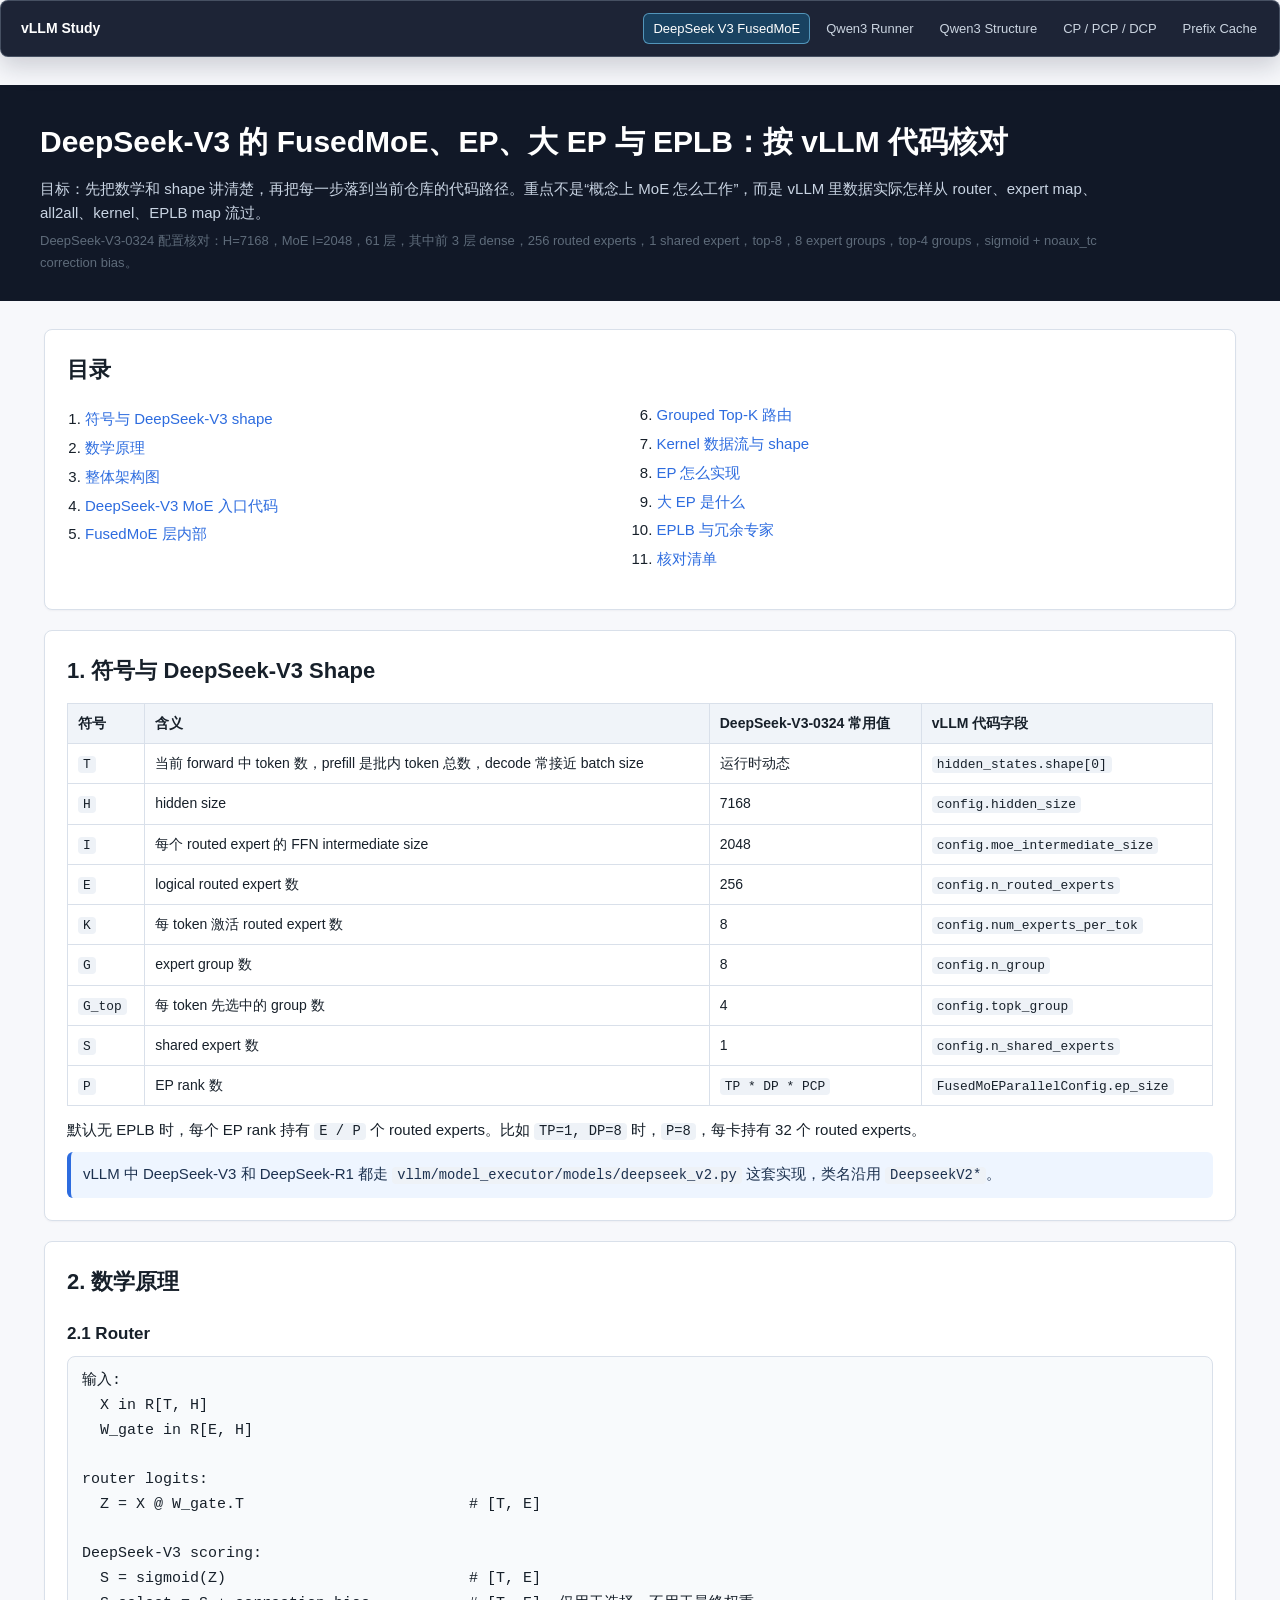
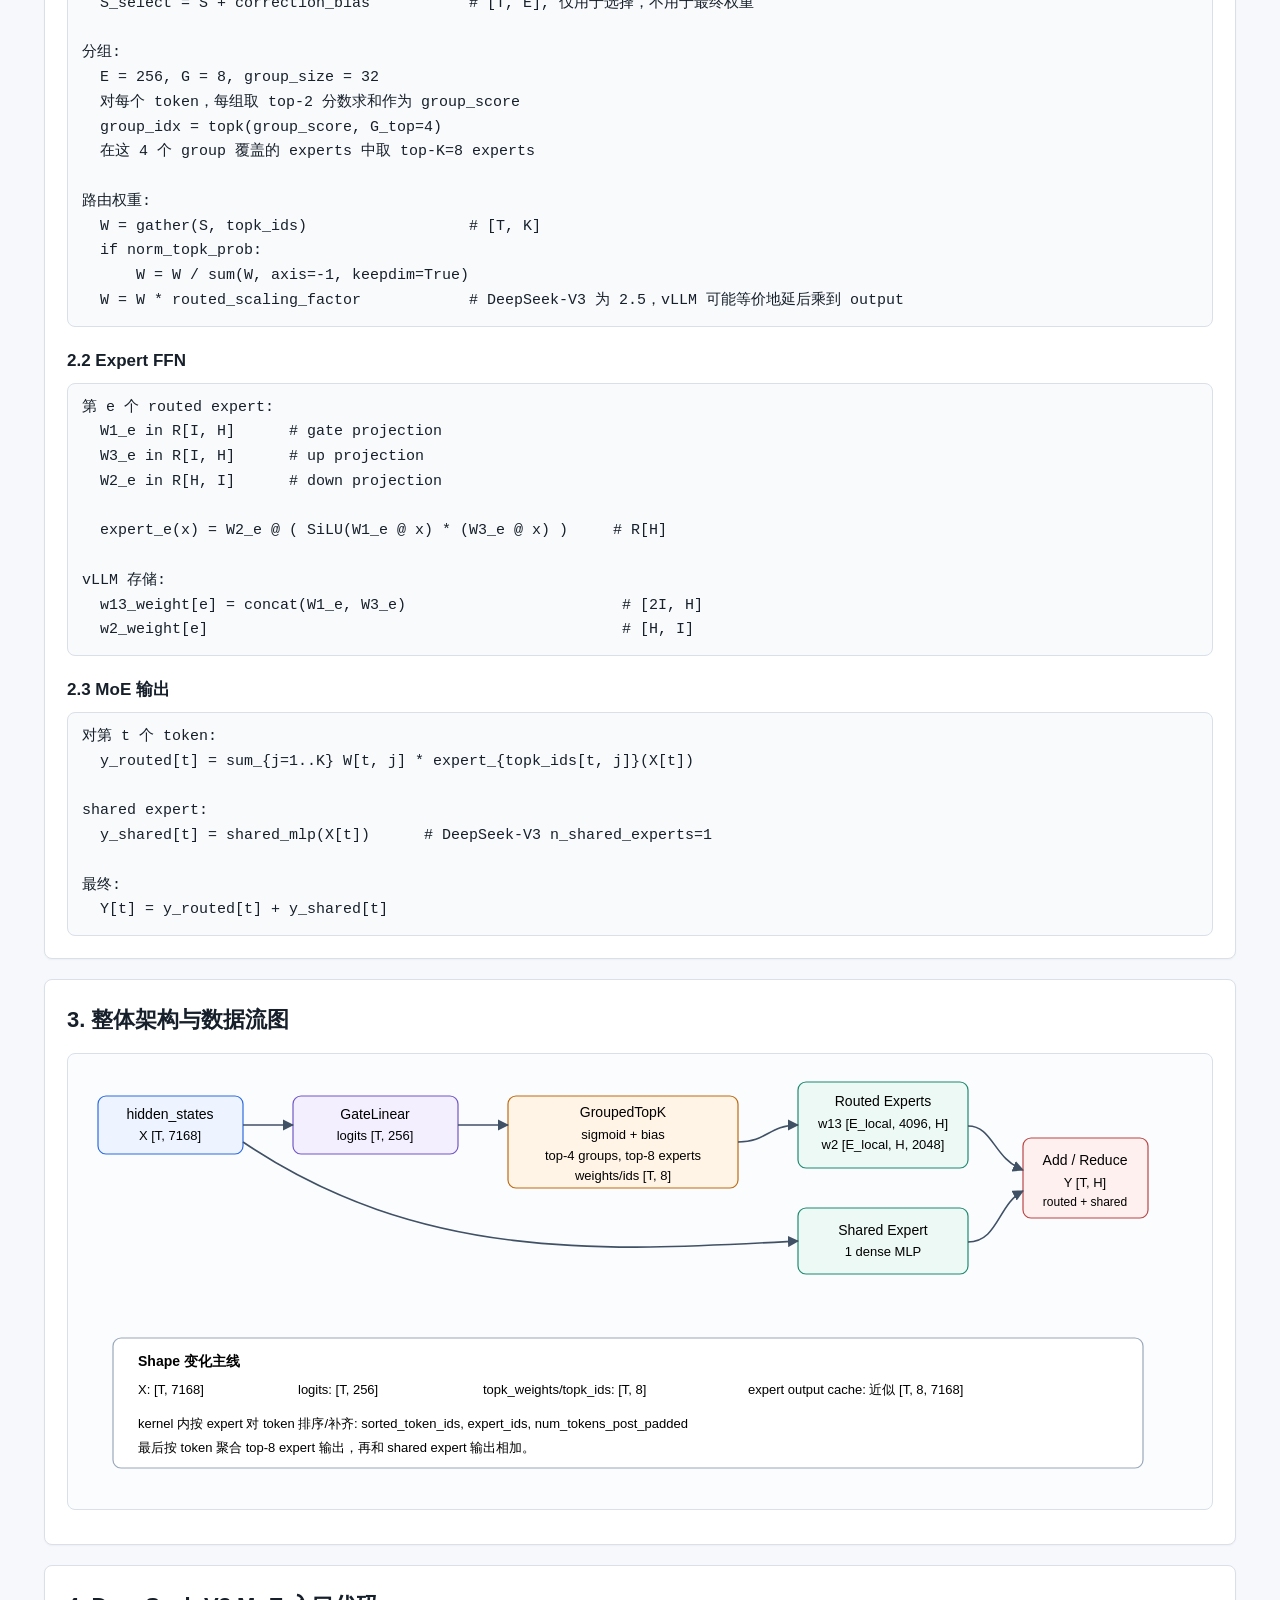
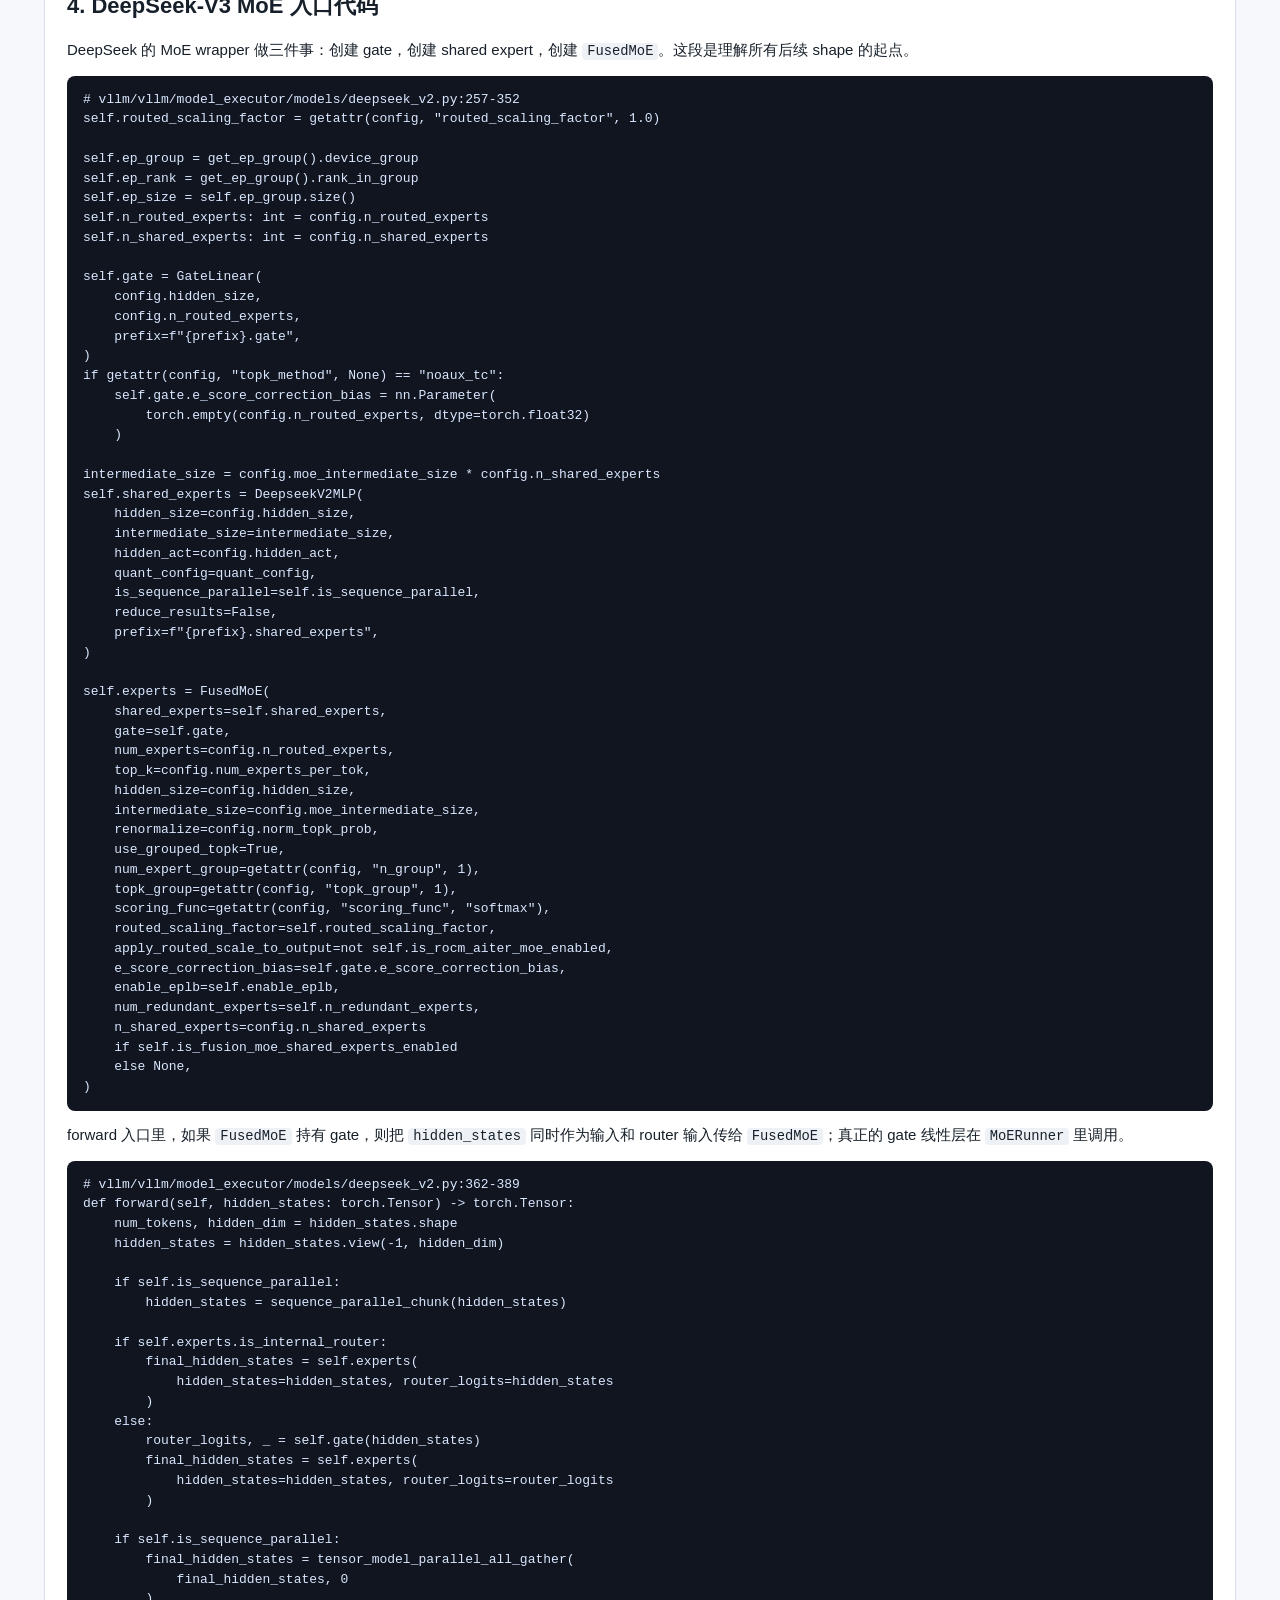
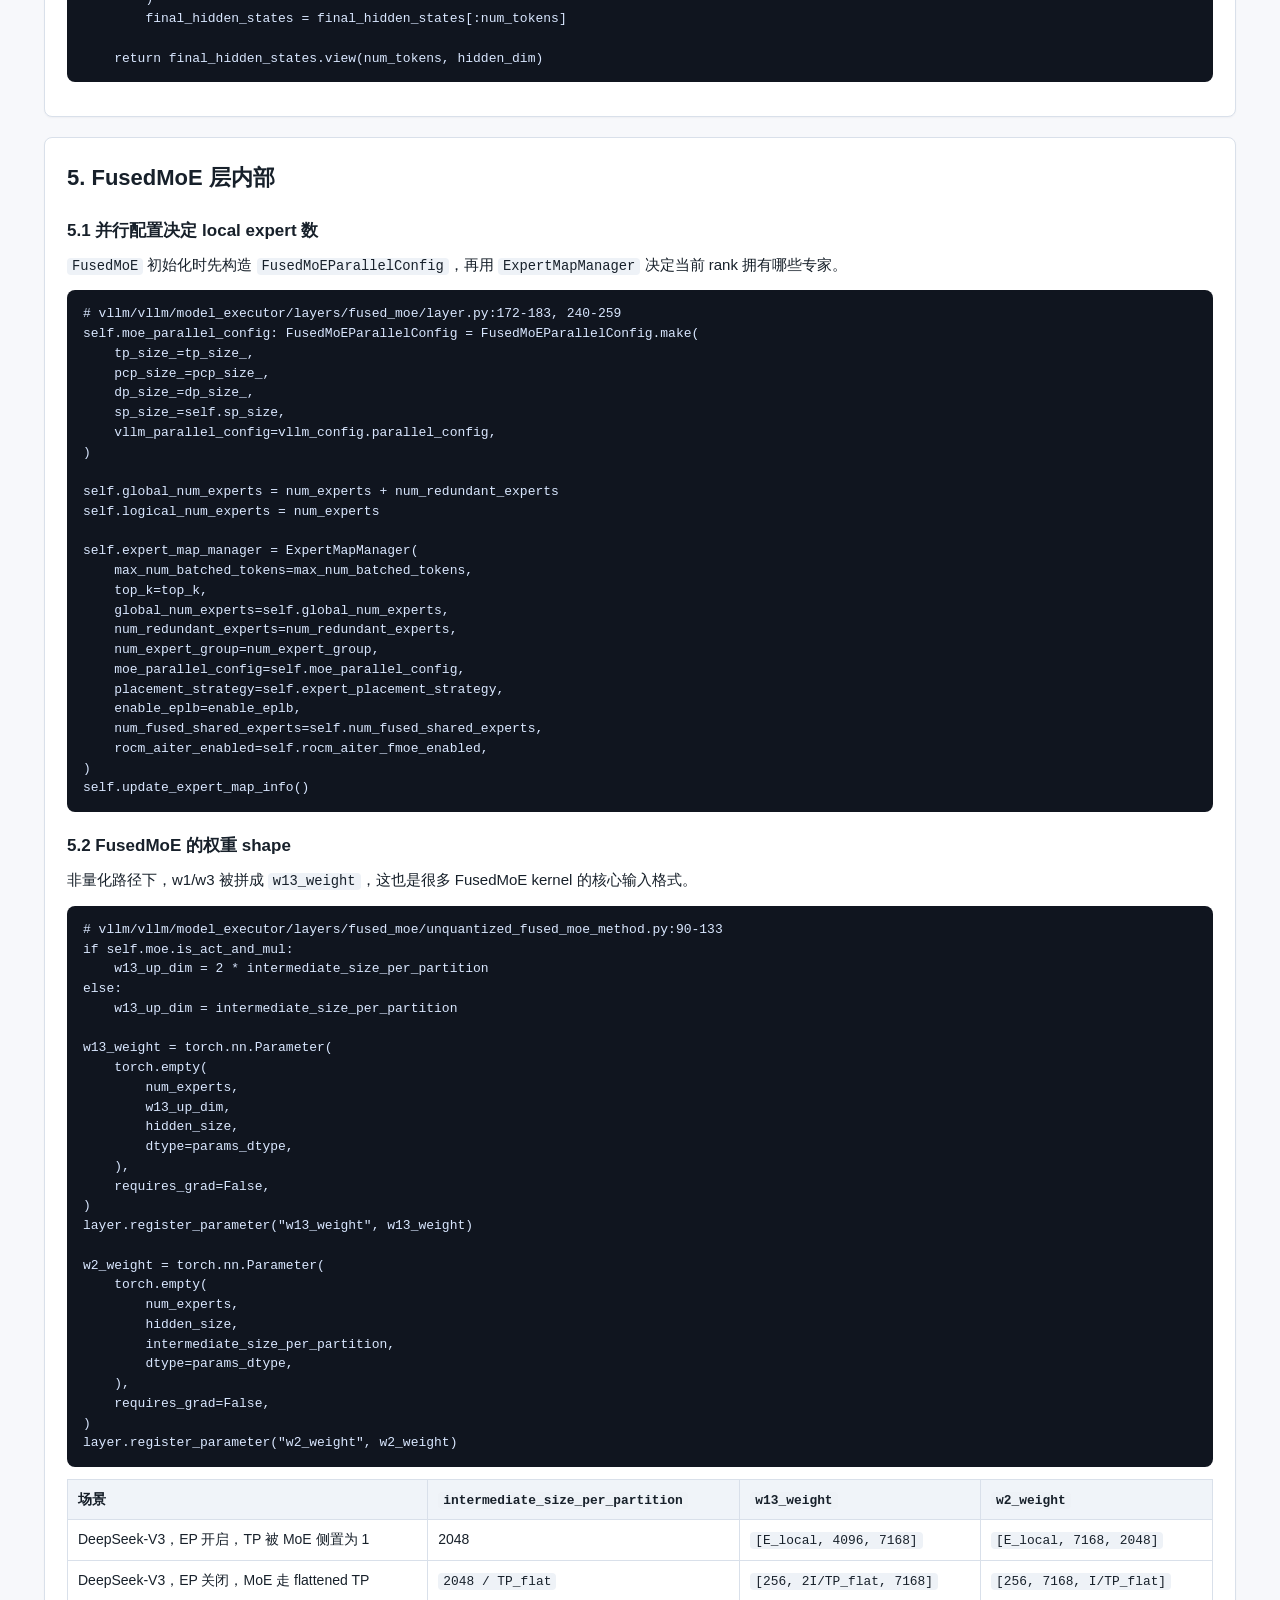
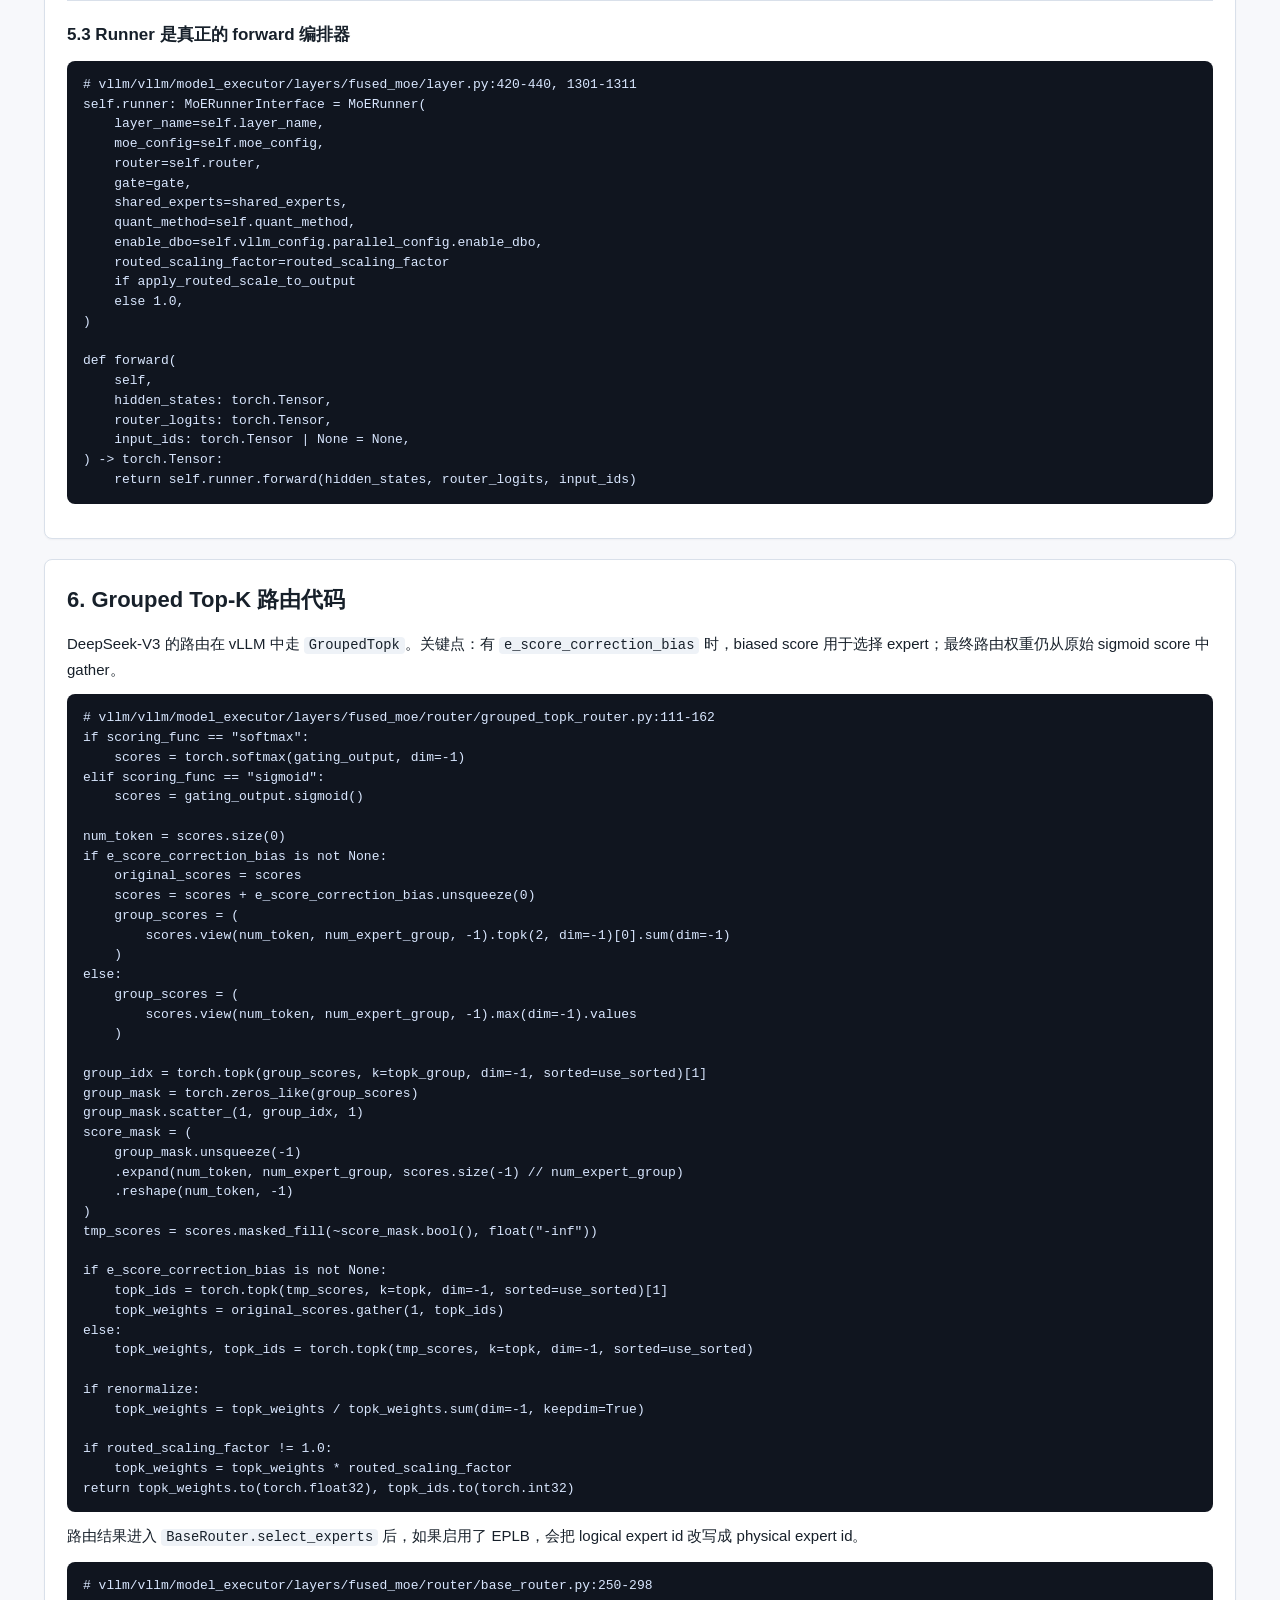
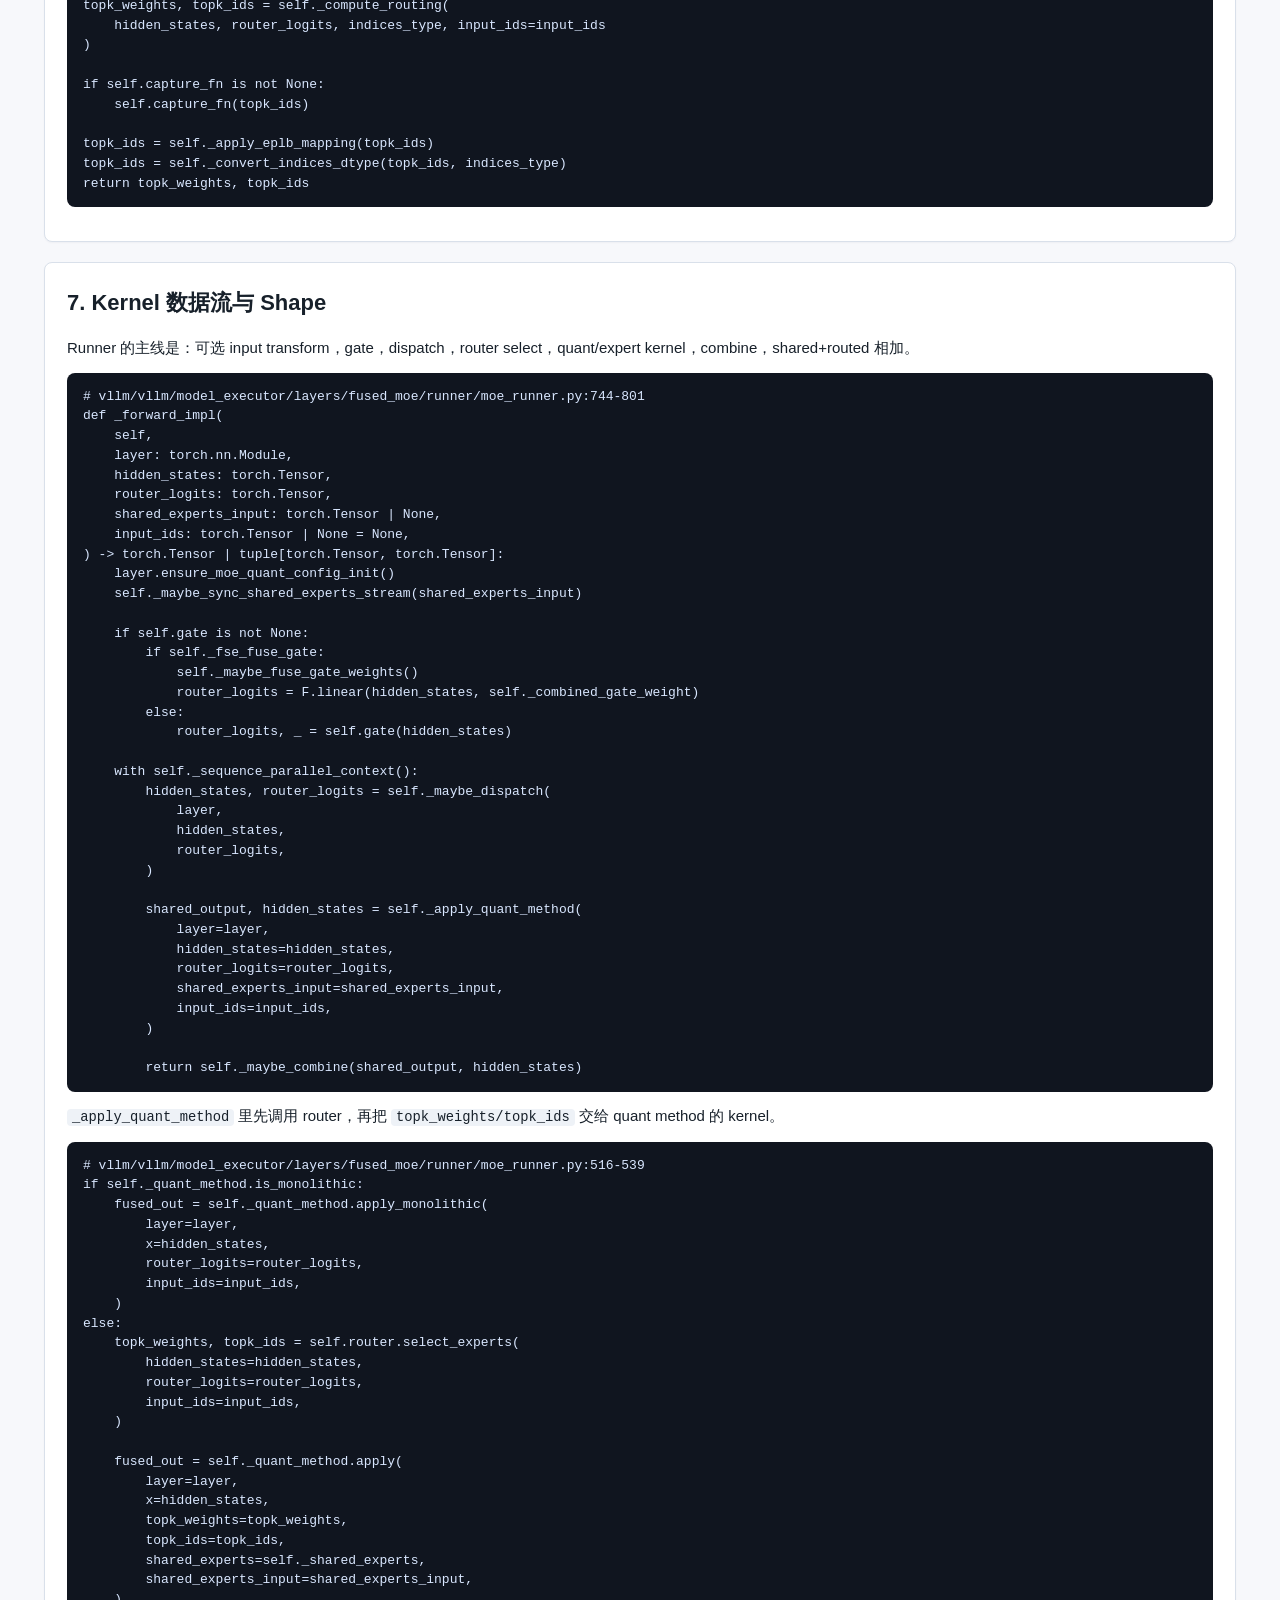
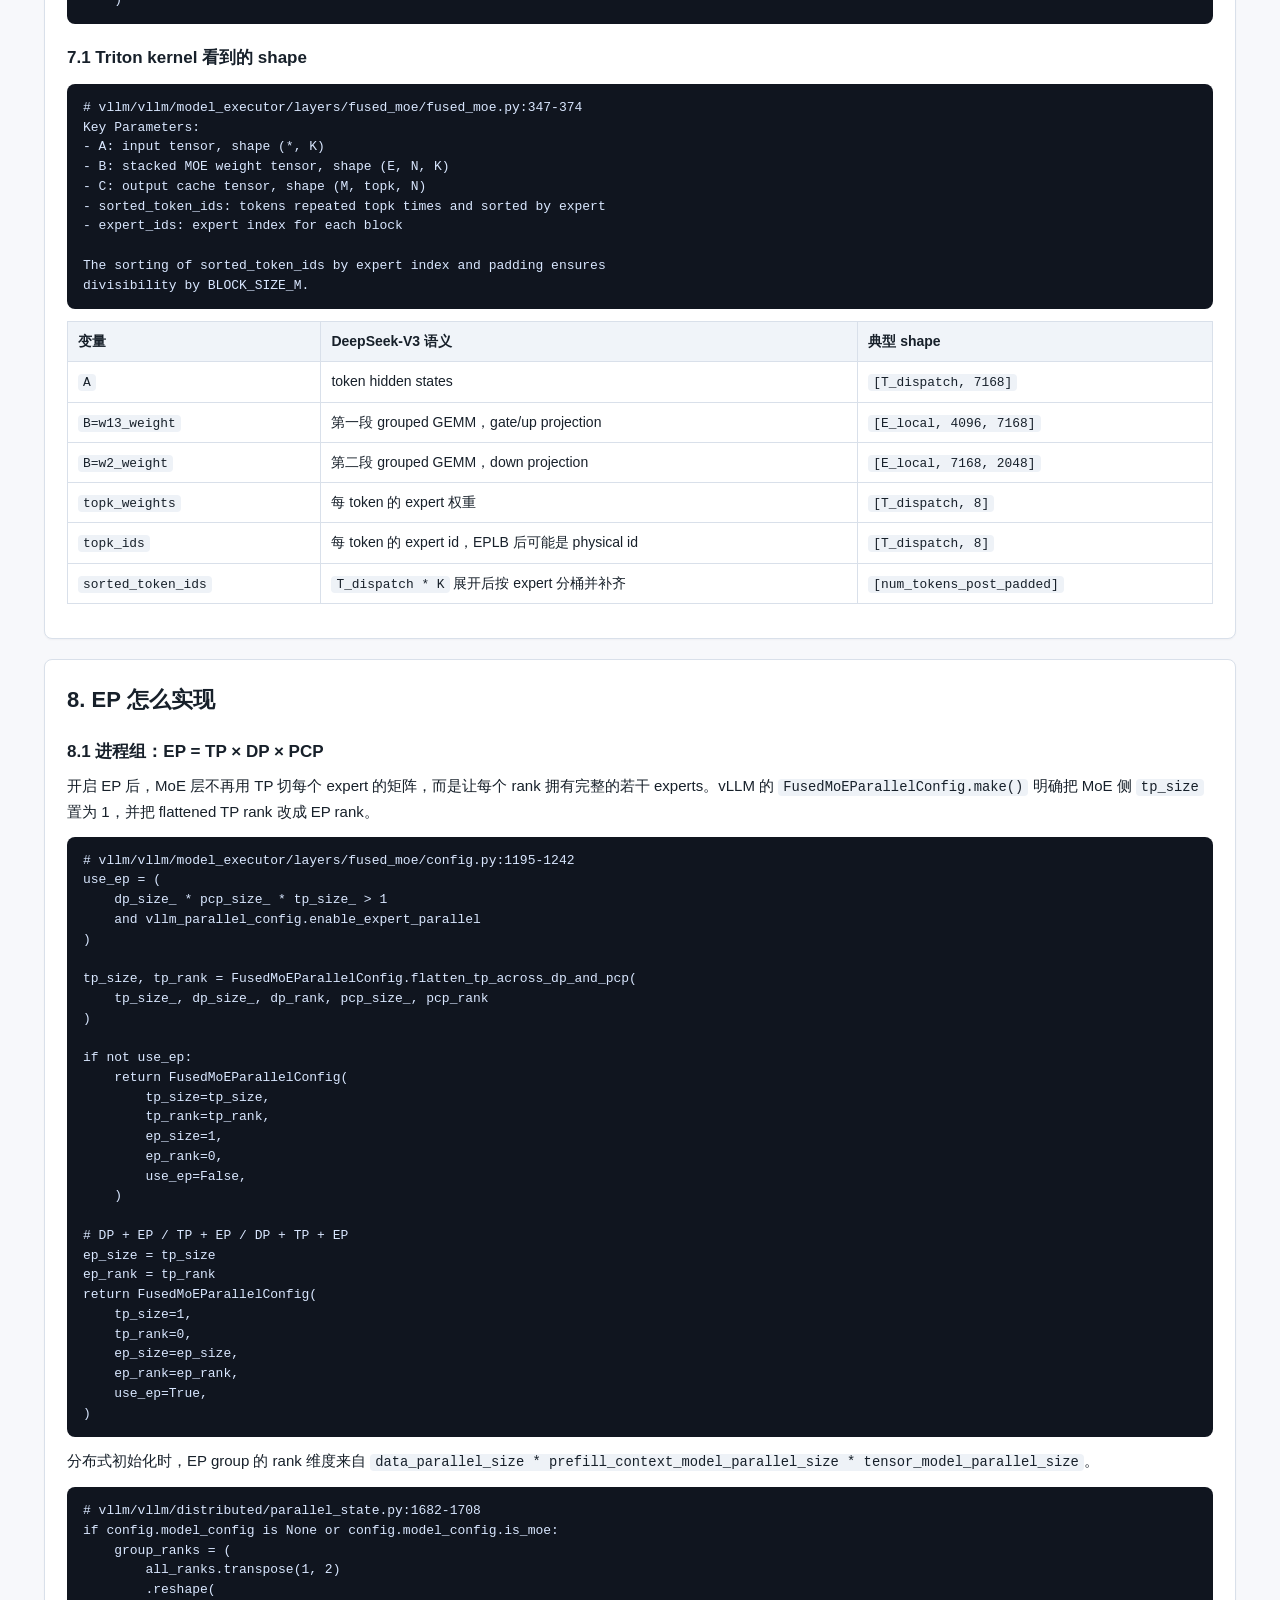
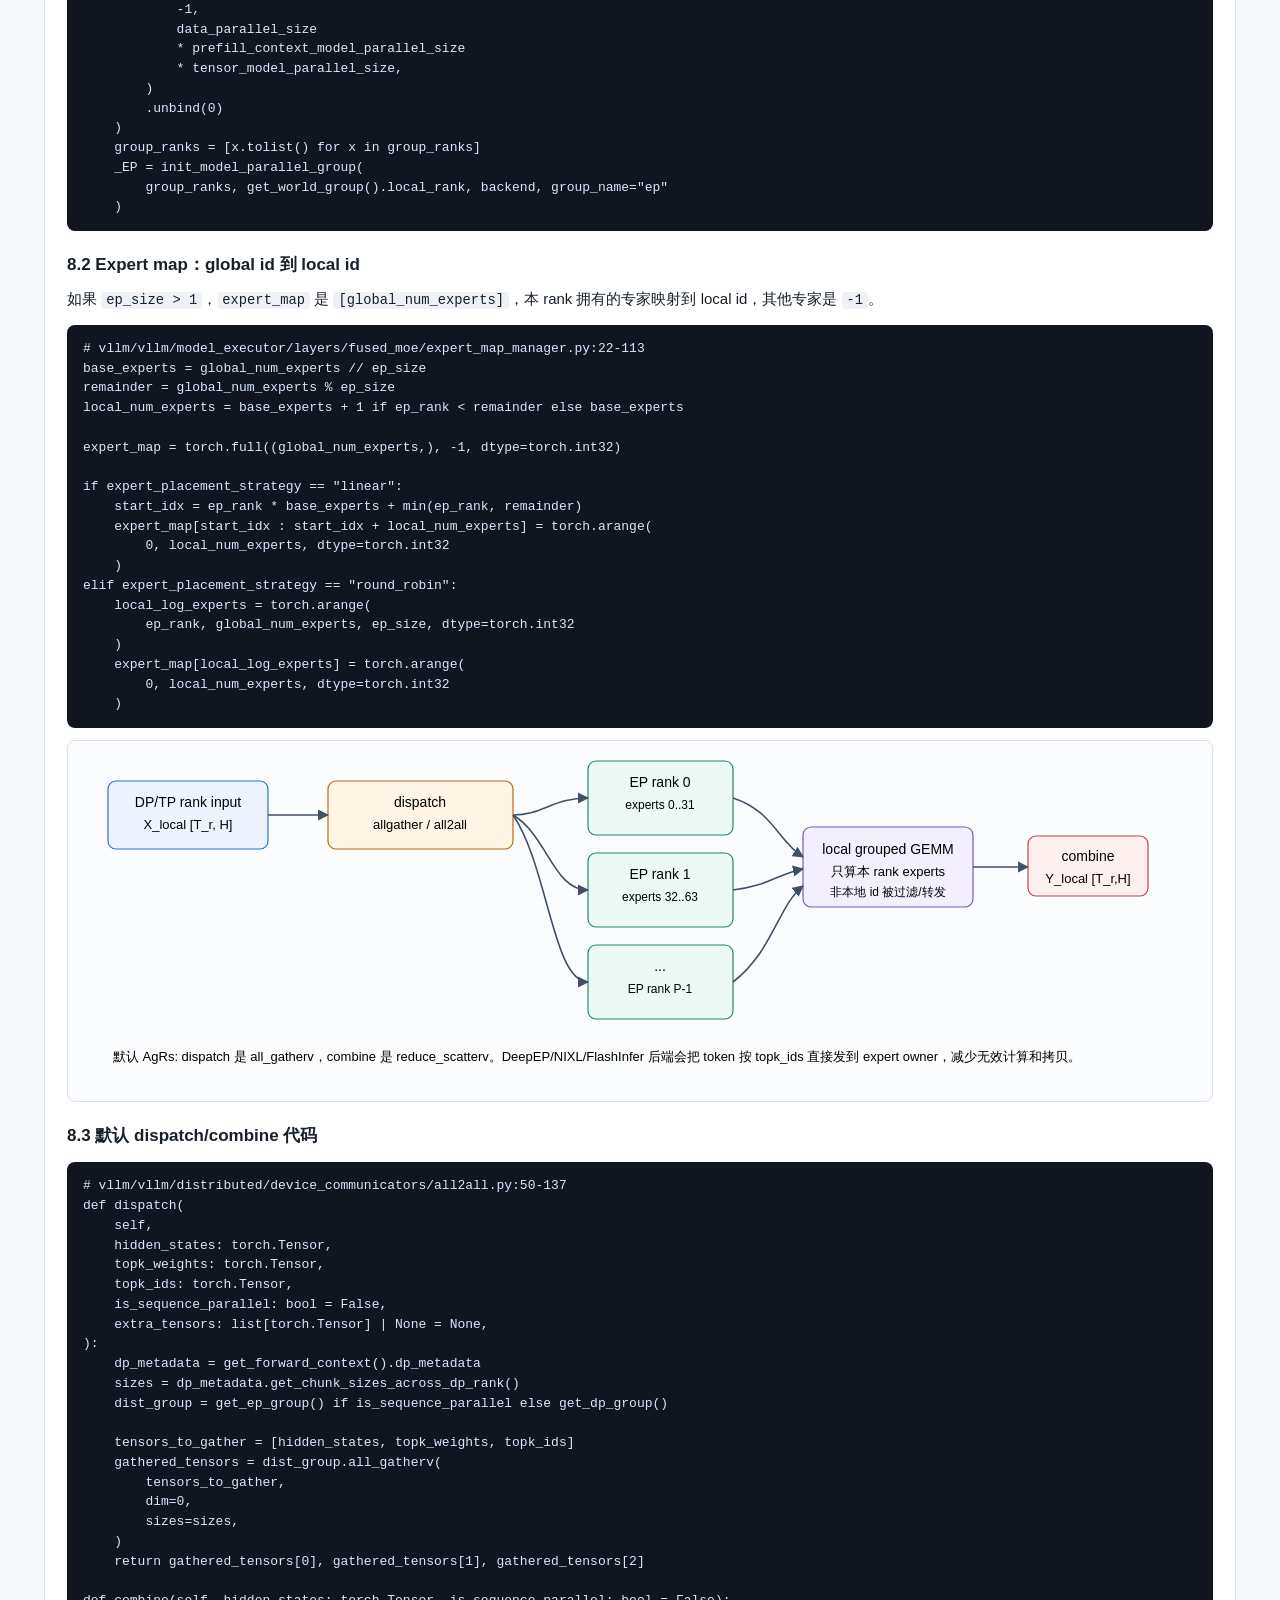
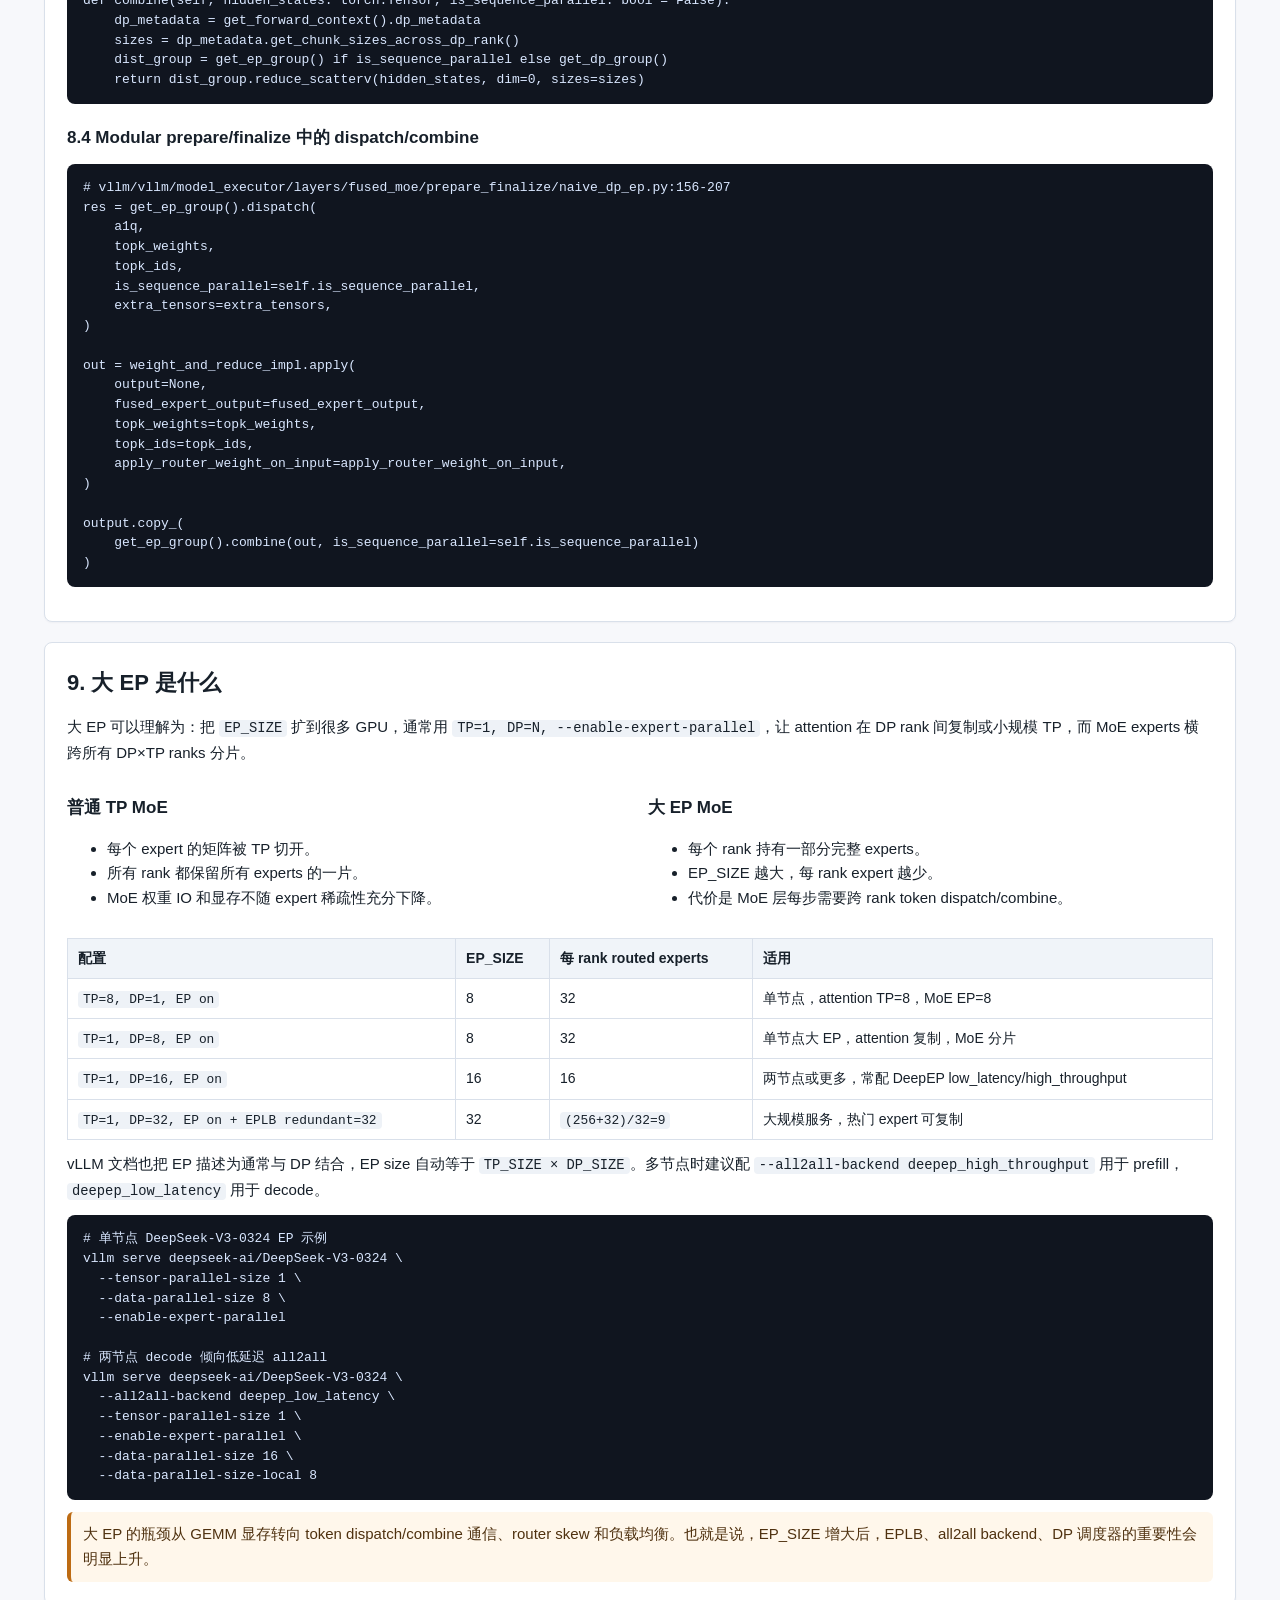
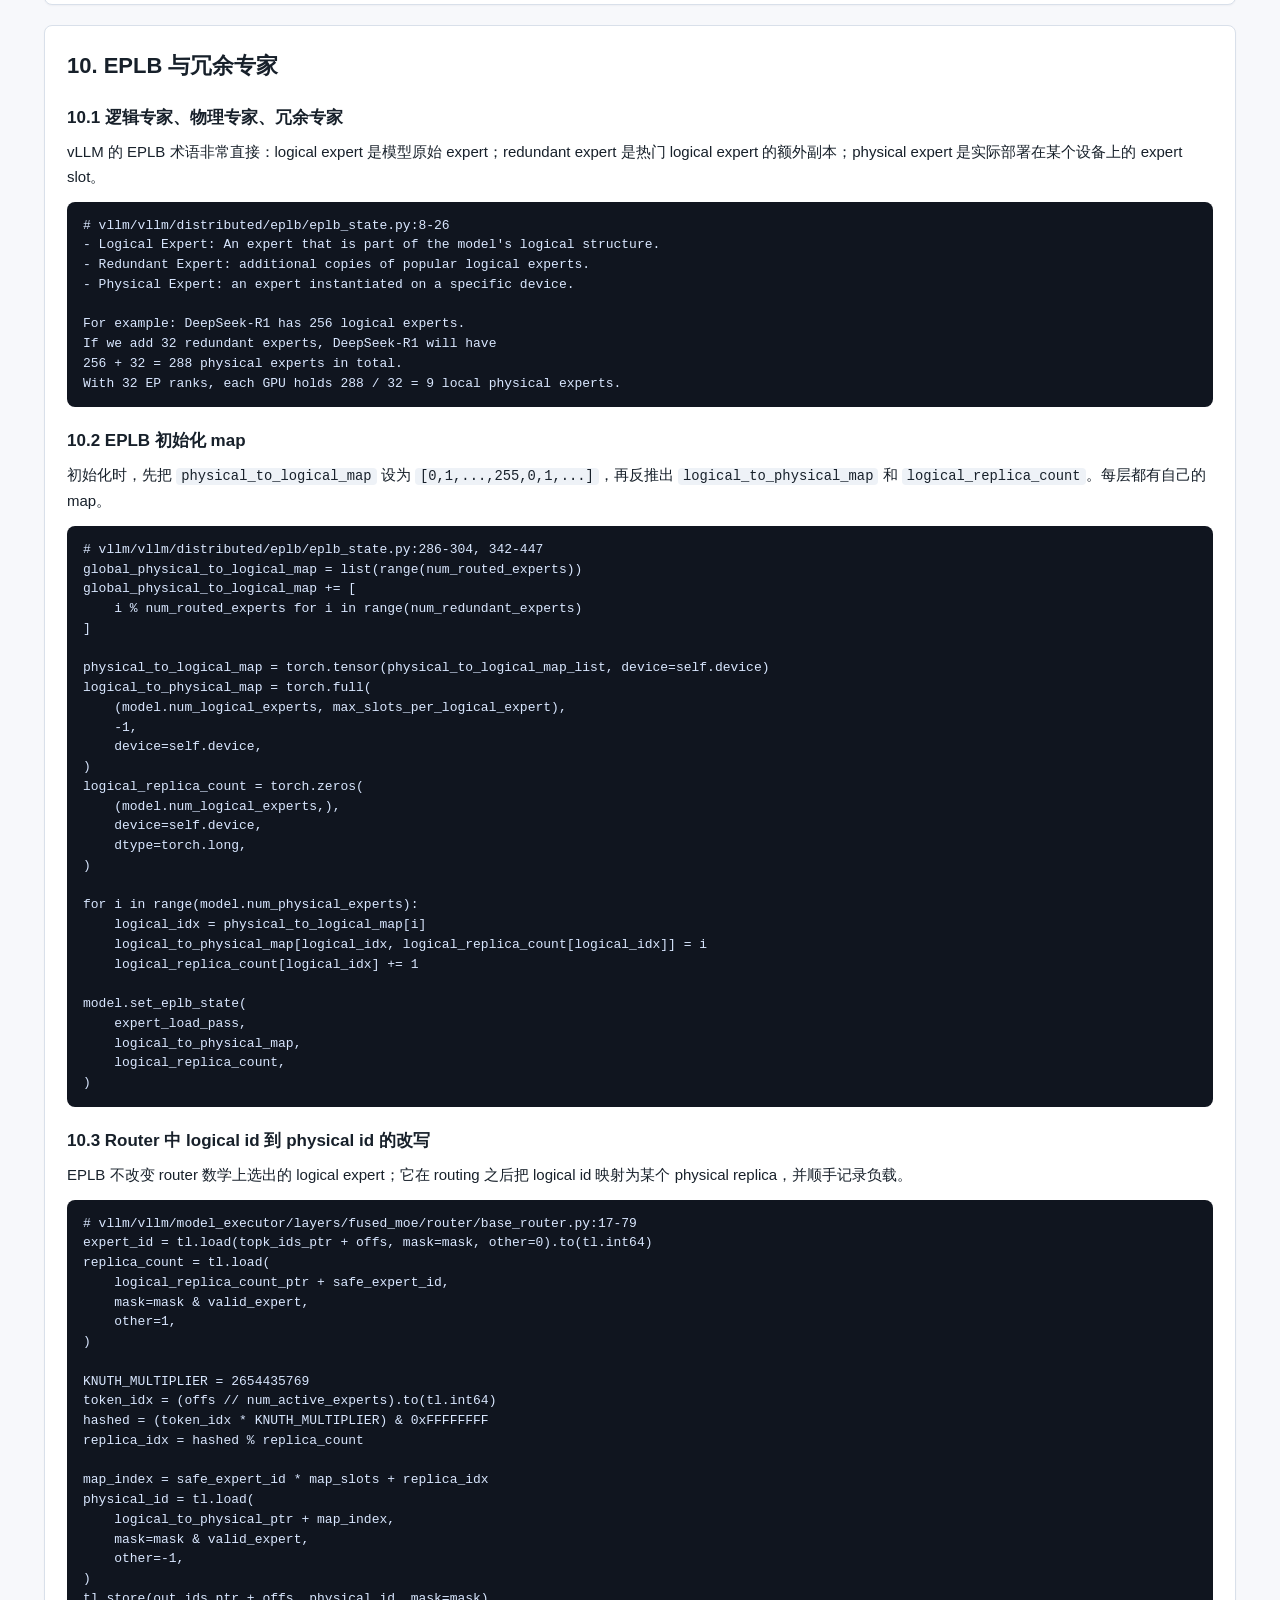
==== commit 97bcb8df: "Add study pages navigation" ====
--- a/site/index.html
+++ b/site/index.html
@@ -170,6 +170,7 @@
       .toc { columns: 1; }
     }
   </style>
+<link rel="stylesheet" href="./nav.css">
 </head>
 <body>
   <header>
@@ -1006,5 +1007,6 @@
       </ul>
     </section>
   </main>
+<script src="./nav.js" defer></script>
 </body>
 </html>
--- a/site/nav.css
+++ b/site/nav.css
@@ -0,0 +1,82 @@
+.study-topnav {
+  position: sticky;
+  top: 0;
+  z-index: 1000;
+  display: flex;
+  align-items: center;
+  justify-content: space-between;
+  gap: 16px;
+  margin: 0 0 28px;
+  padding: 10px 12px;
+  border: 1px solid rgba(148, 163, 184, 0.35);
+  border-radius: 8px;
+  background: rgba(15, 23, 42, 0.94);
+  box-shadow: 0 10px 24px rgba(15, 23, 42, 0.18);
+  backdrop-filter: blur(10px);
+  color: #e5e7eb;
+  font-family: -apple-system, BlinkMacSystemFont, "Segoe UI", "PingFang SC",
+    "Microsoft YaHei", sans-serif;
+}
+
+.study-topnav a {
+  text-decoration: none;
+}
+
+.study-topnav__brand {
+  flex: 0 0 auto;
+  padding: 6px 8px;
+  color: #ffffff;
+  font-size: 14px;
+  font-weight: 700;
+  letter-spacing: 0;
+  white-space: nowrap;
+}
+
+.study-topnav__links {
+  display: flex;
+  flex: 1 1 auto;
+  align-items: center;
+  justify-content: flex-end;
+  gap: 6px;
+  min-width: 0;
+  overflow-x: auto;
+  scrollbar-width: thin;
+}
+
+.study-topnav__link {
+  flex: 0 0 auto;
+  padding: 6px 9px;
+  border: 1px solid transparent;
+  border-radius: 6px;
+  color: #cbd5e1;
+  font-size: 13px;
+  line-height: 1.35;
+  white-space: nowrap;
+}
+
+.study-topnav__link:hover {
+  border-color: rgba(125, 211, 252, 0.36);
+  background: rgba(14, 165, 233, 0.14);
+  color: #f8fafc;
+}
+
+.study-topnav__link[aria-current="page"] {
+  border-color: rgba(125, 211, 252, 0.58);
+  background: rgba(14, 165, 233, 0.24);
+  color: #ffffff;
+}
+
+@media (max-width: 760px) {
+  .study-topnav {
+    position: static;
+    align-items: flex-start;
+    flex-direction: column;
+    gap: 8px;
+  }
+
+  .study-topnav__links {
+    justify-content: flex-start;
+    width: 100%;
+    padding-bottom: 2px;
+  }
+}
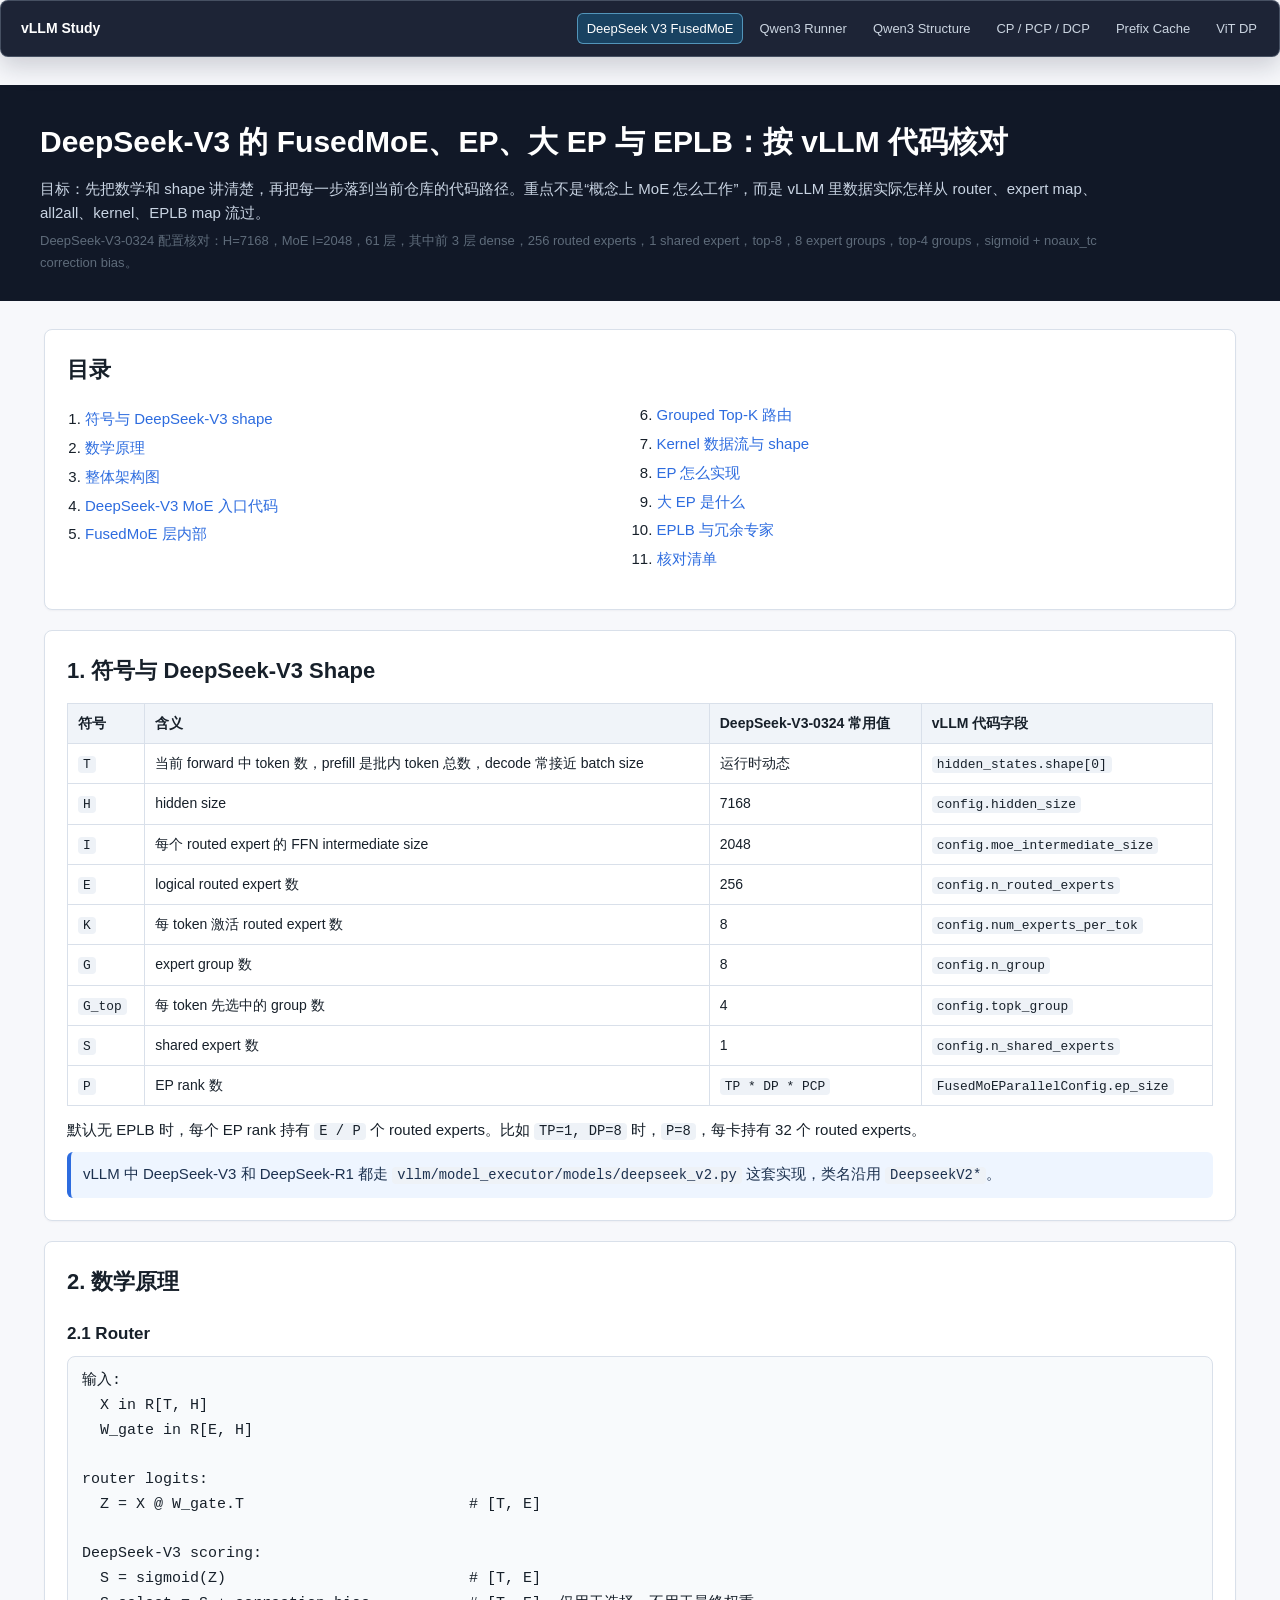
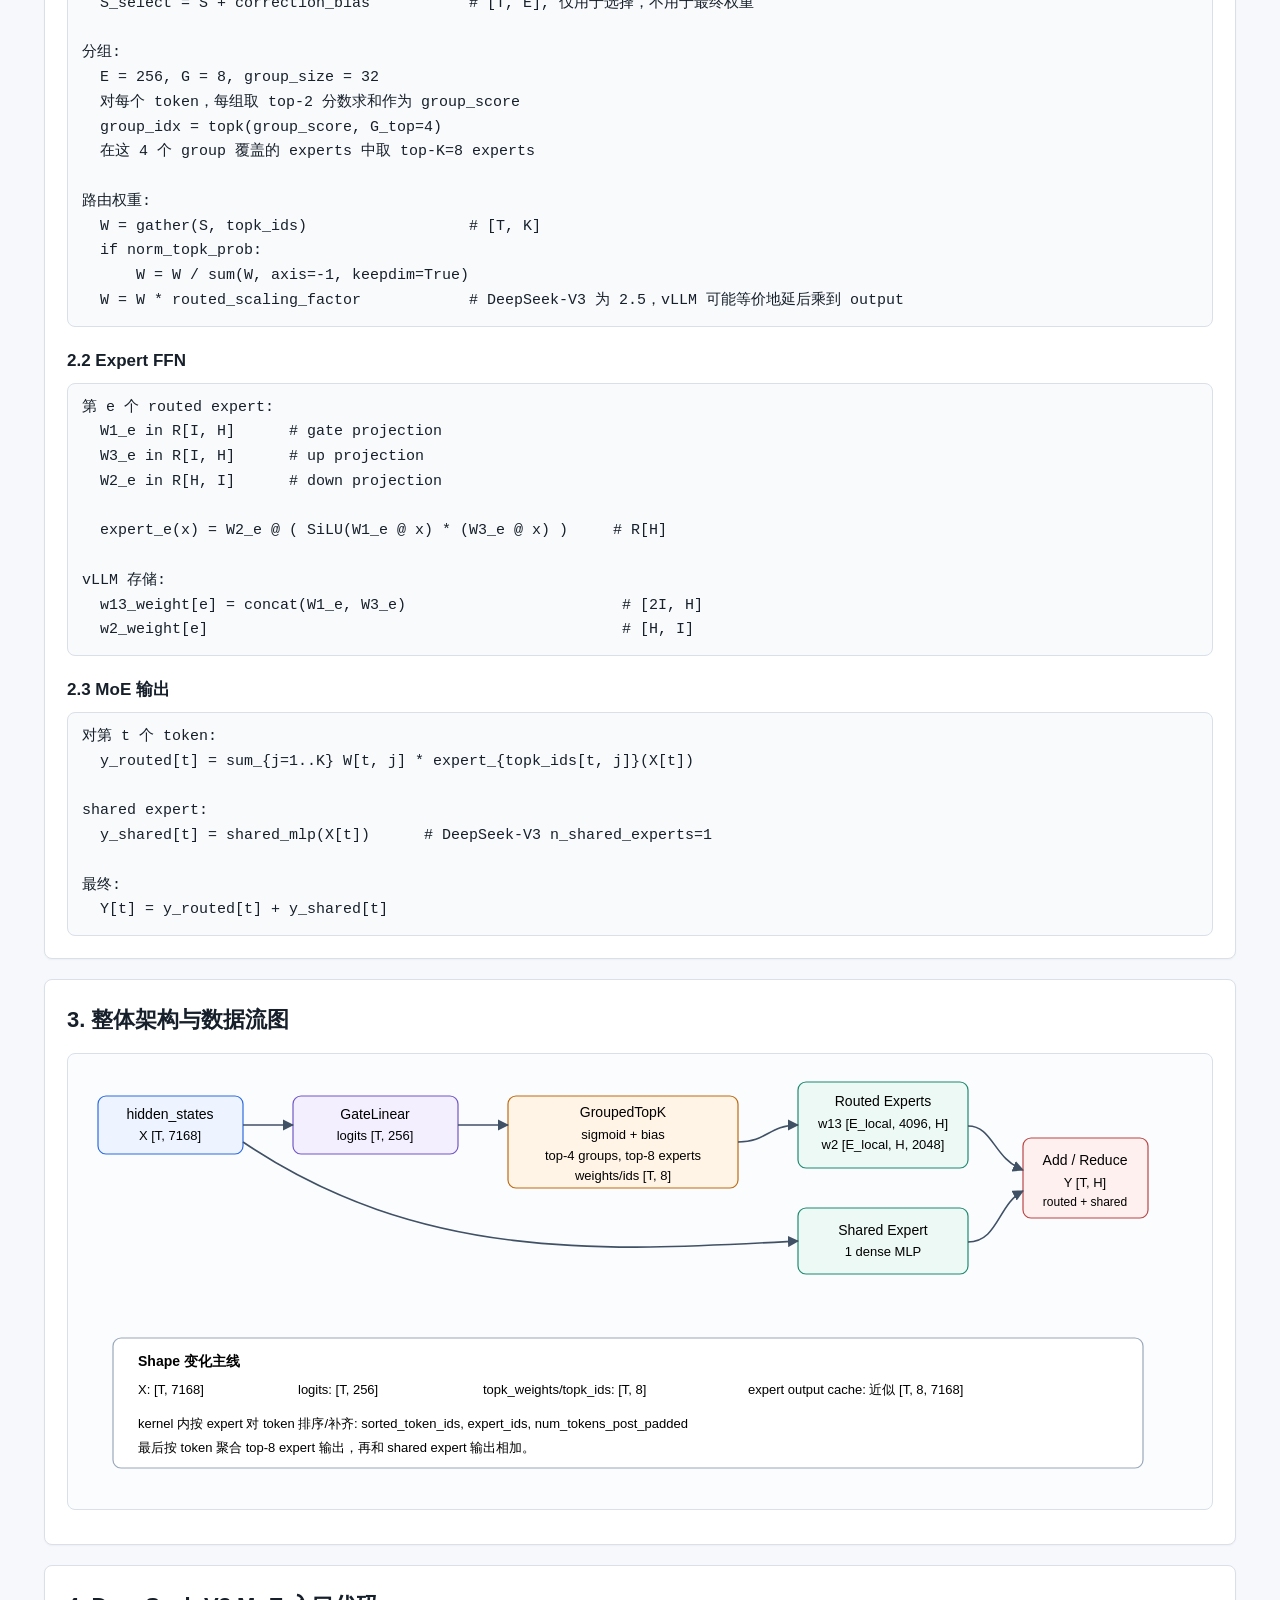
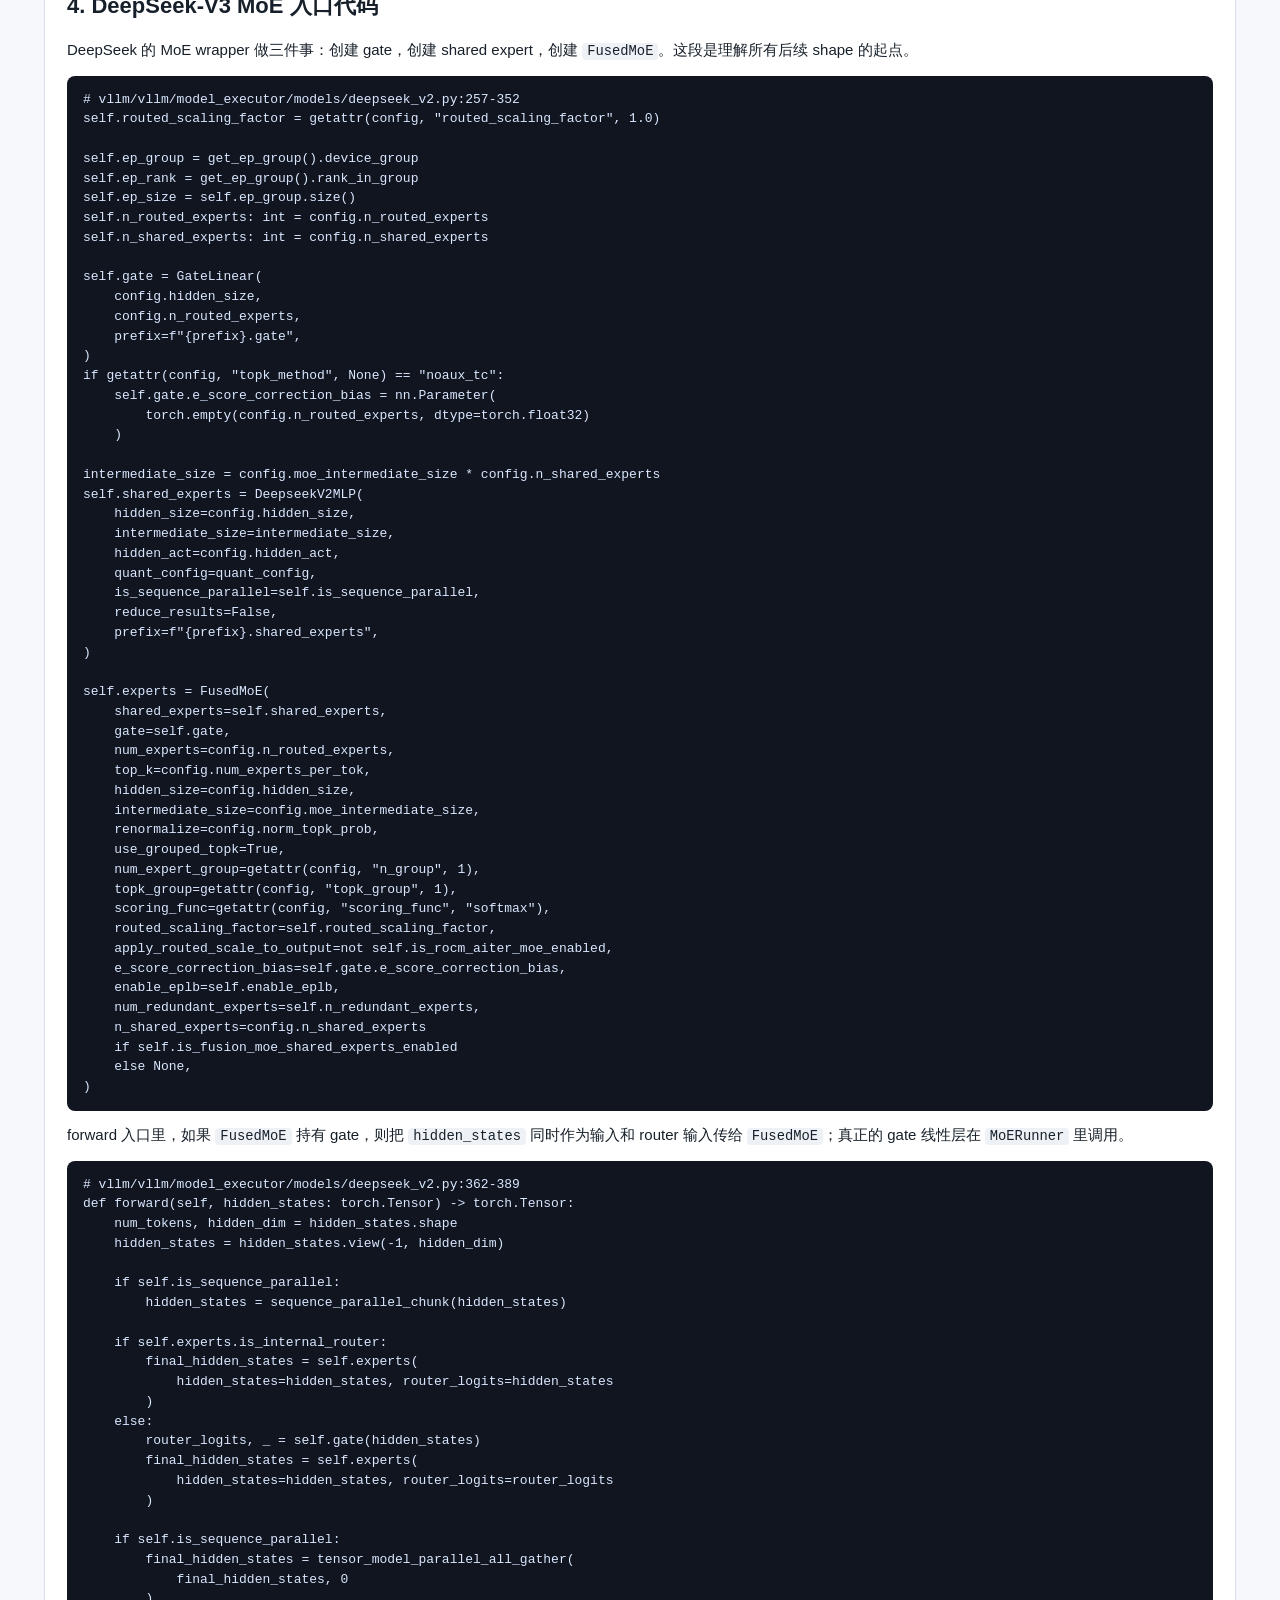
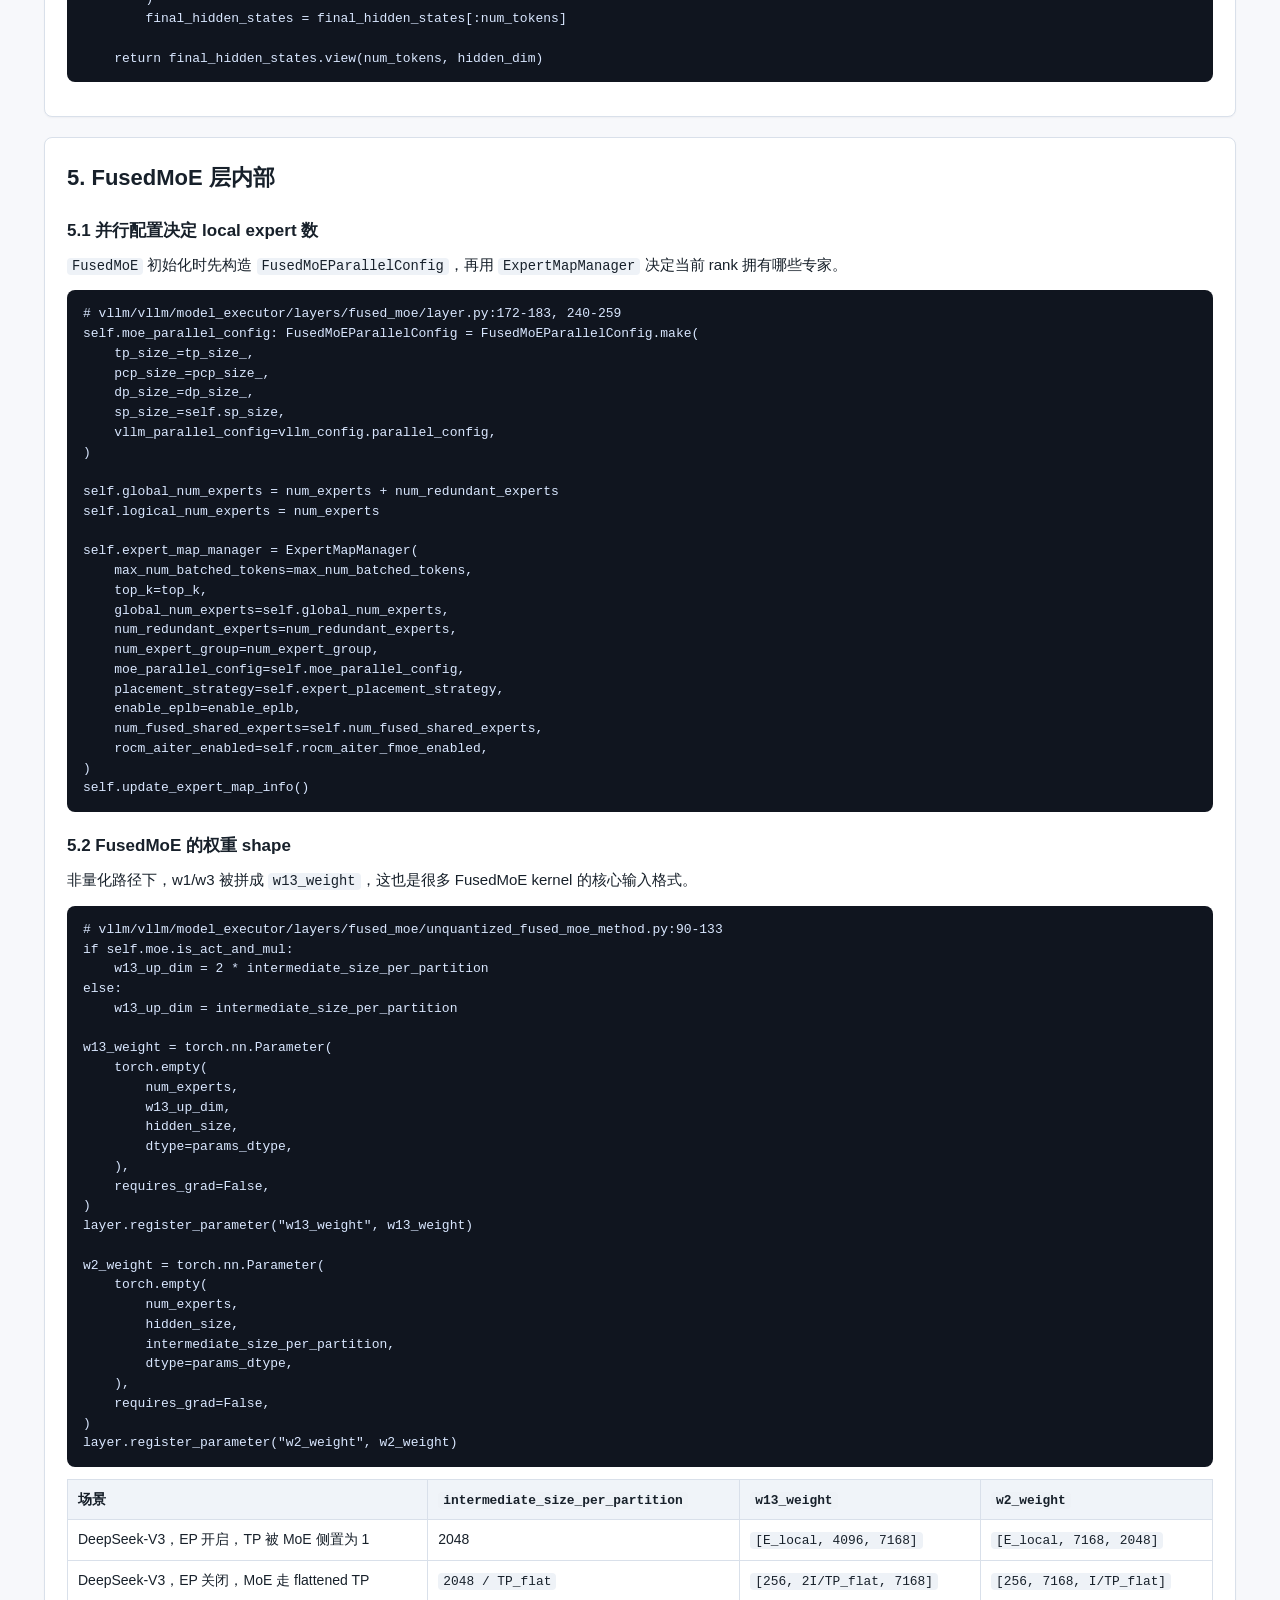
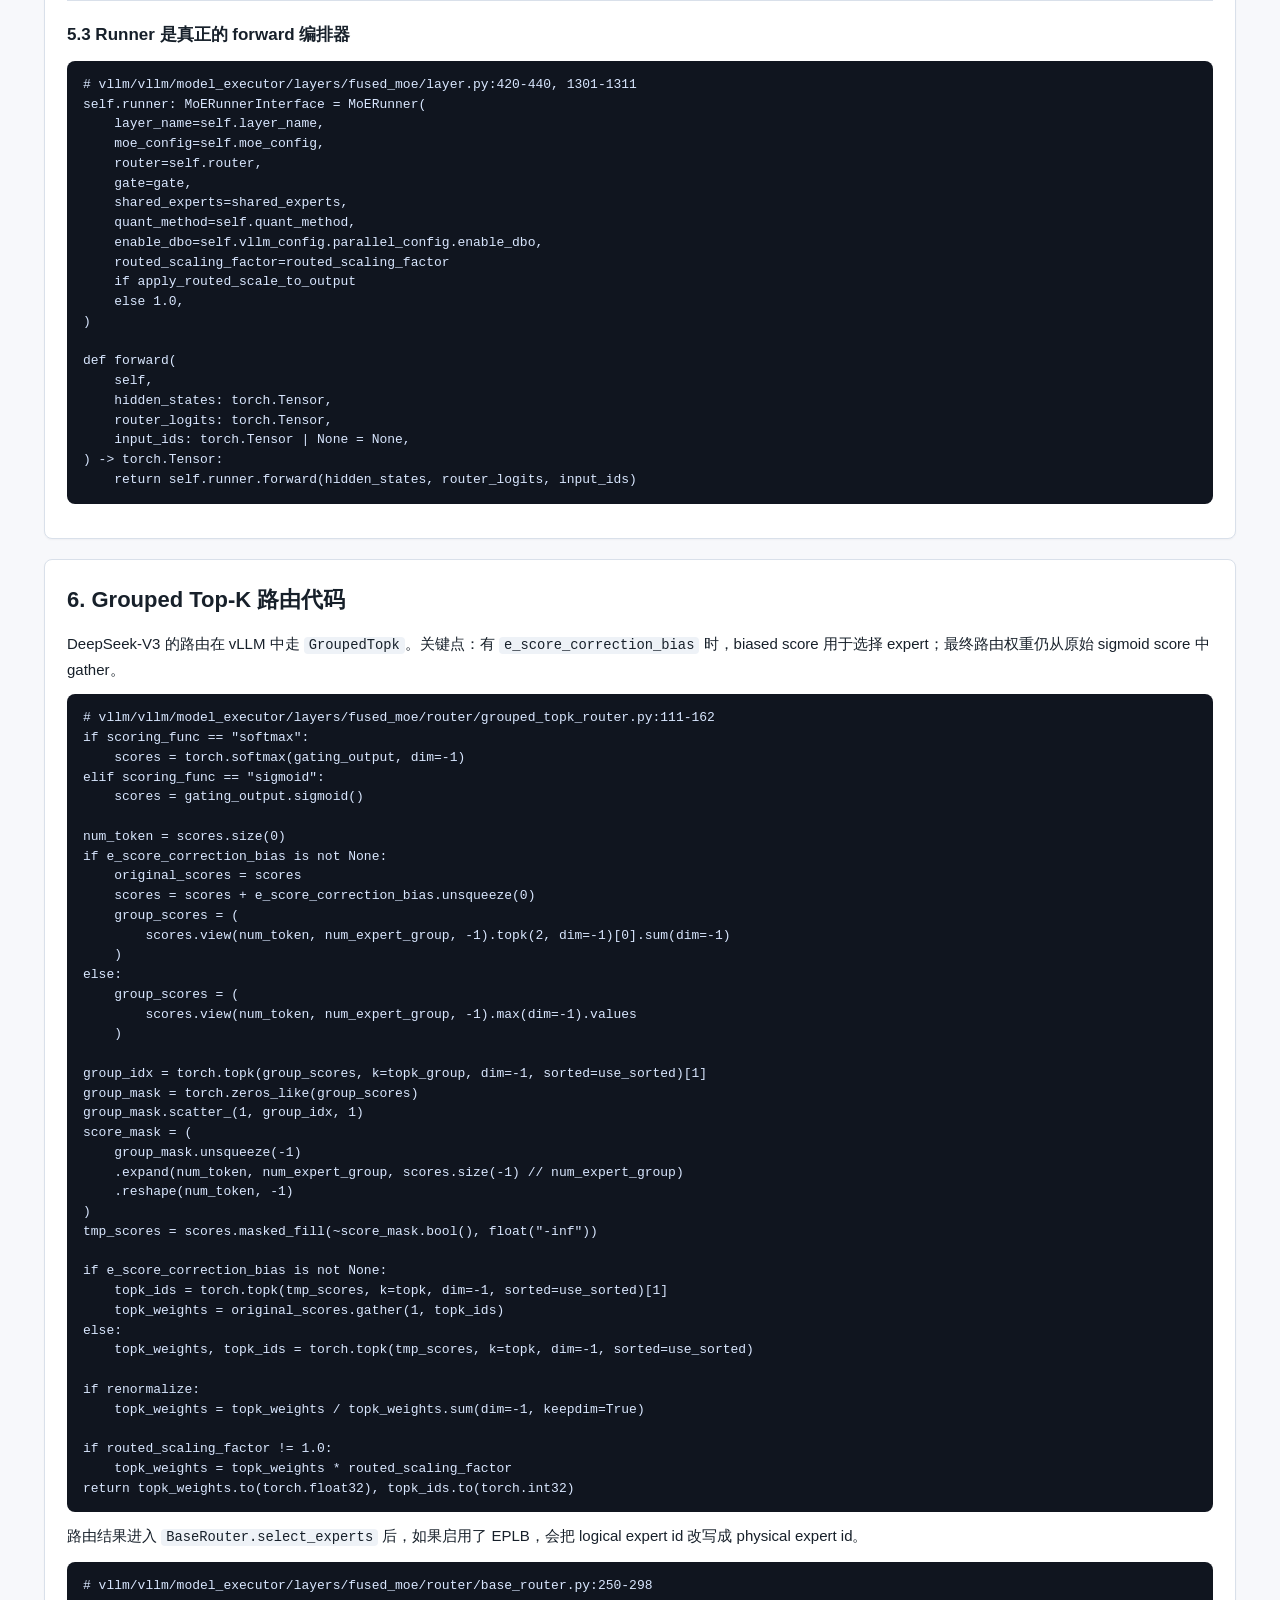
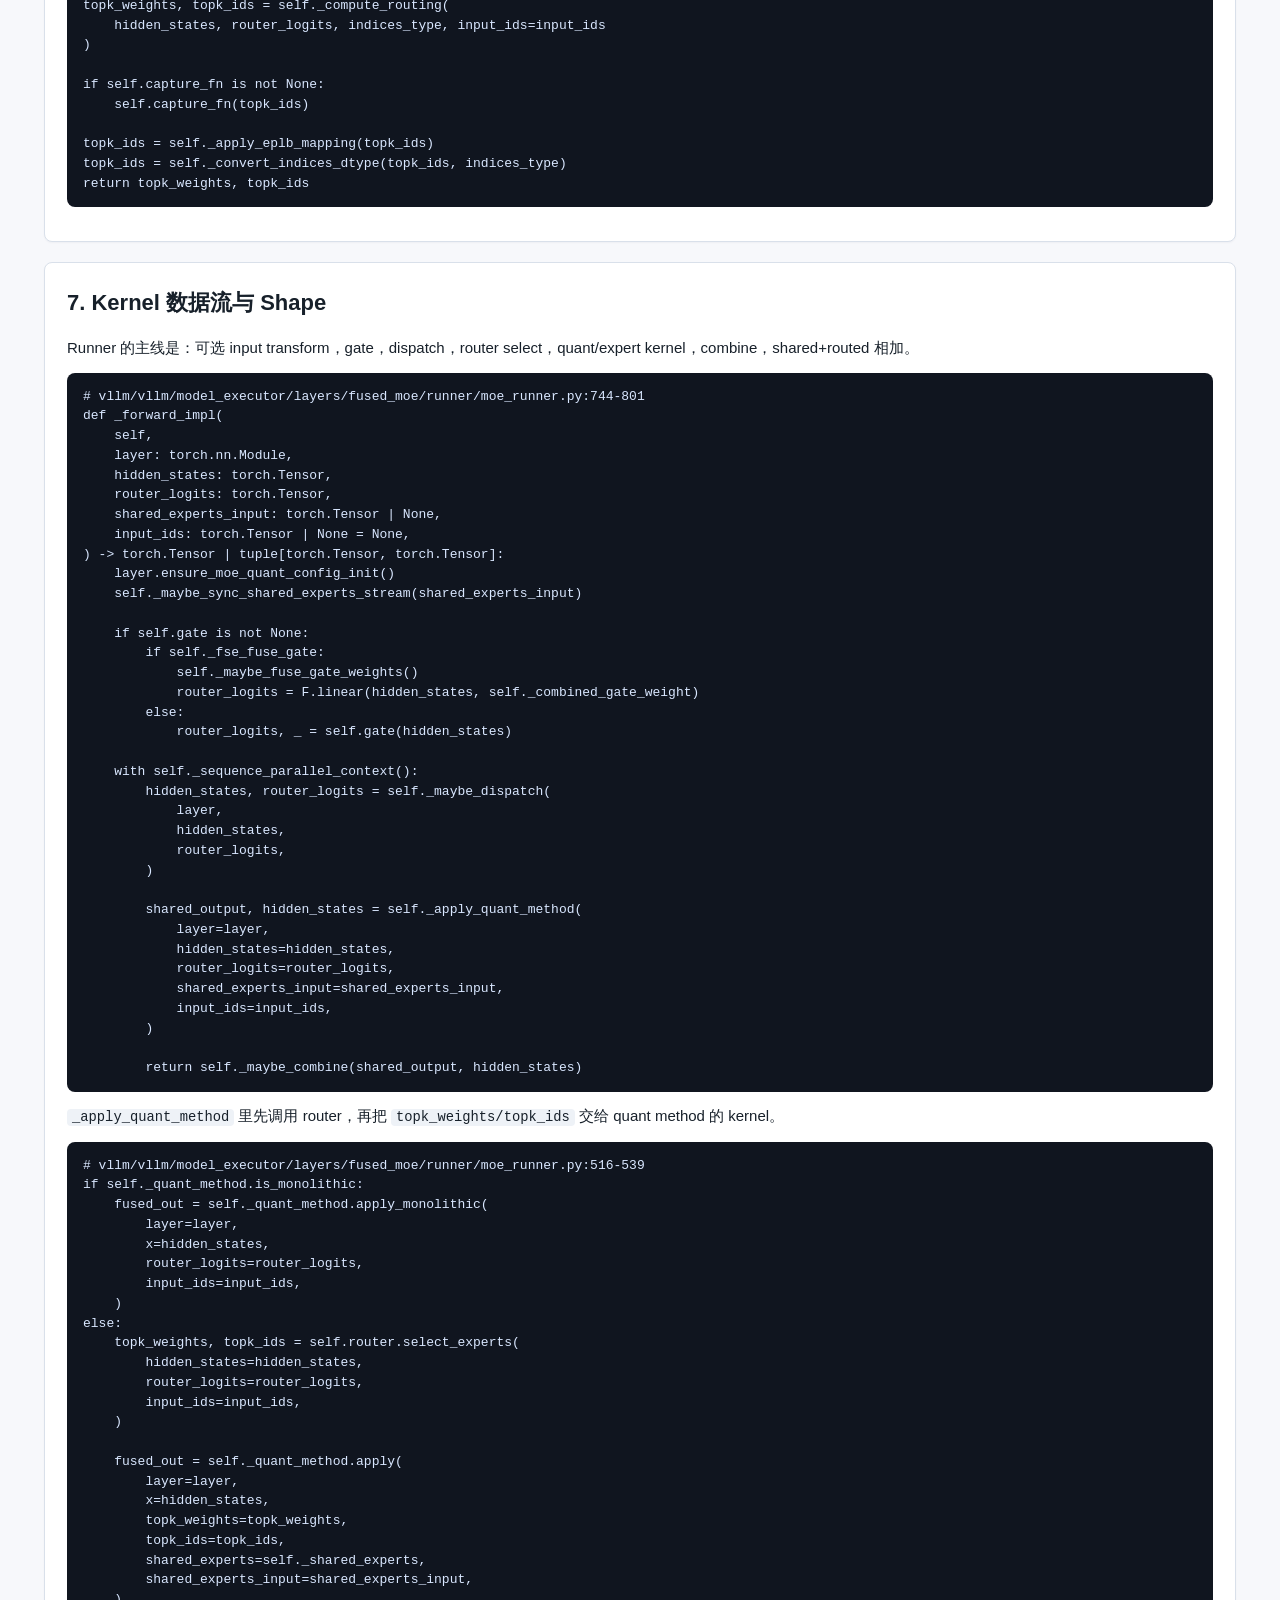
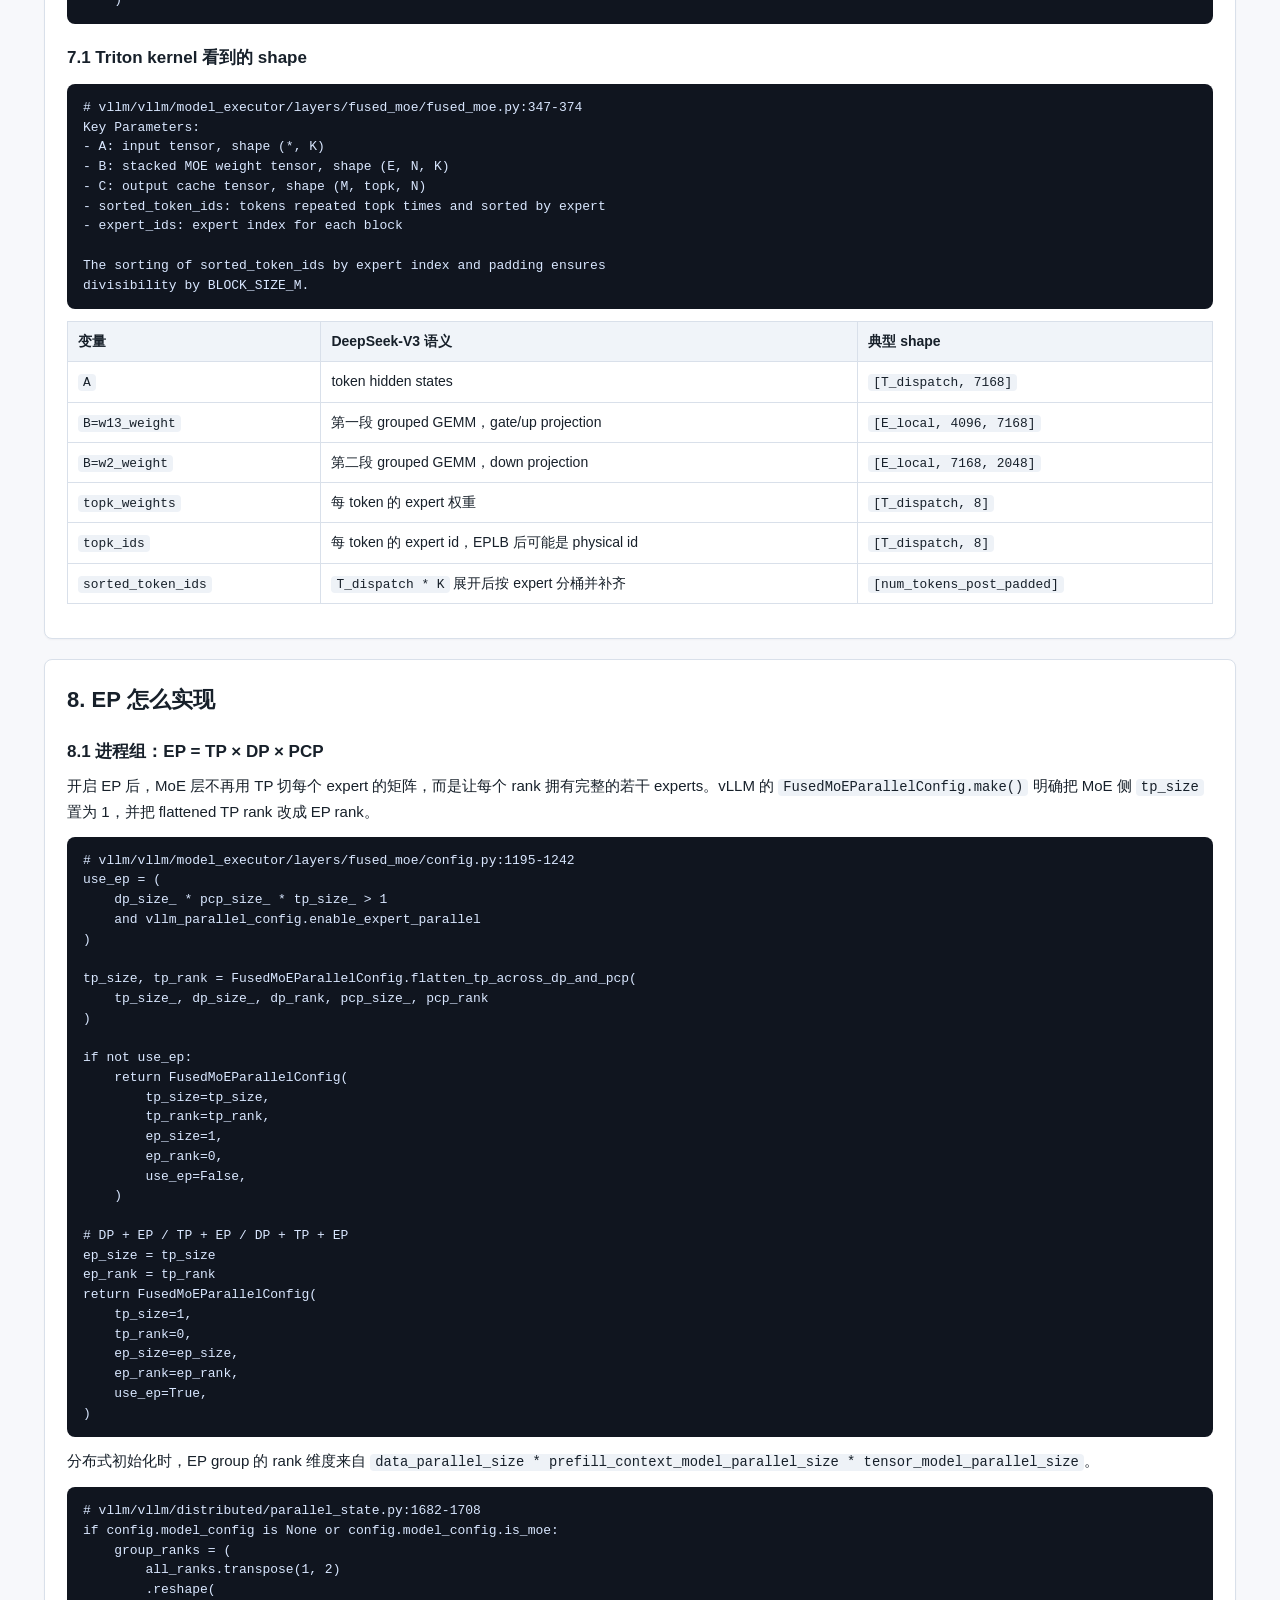
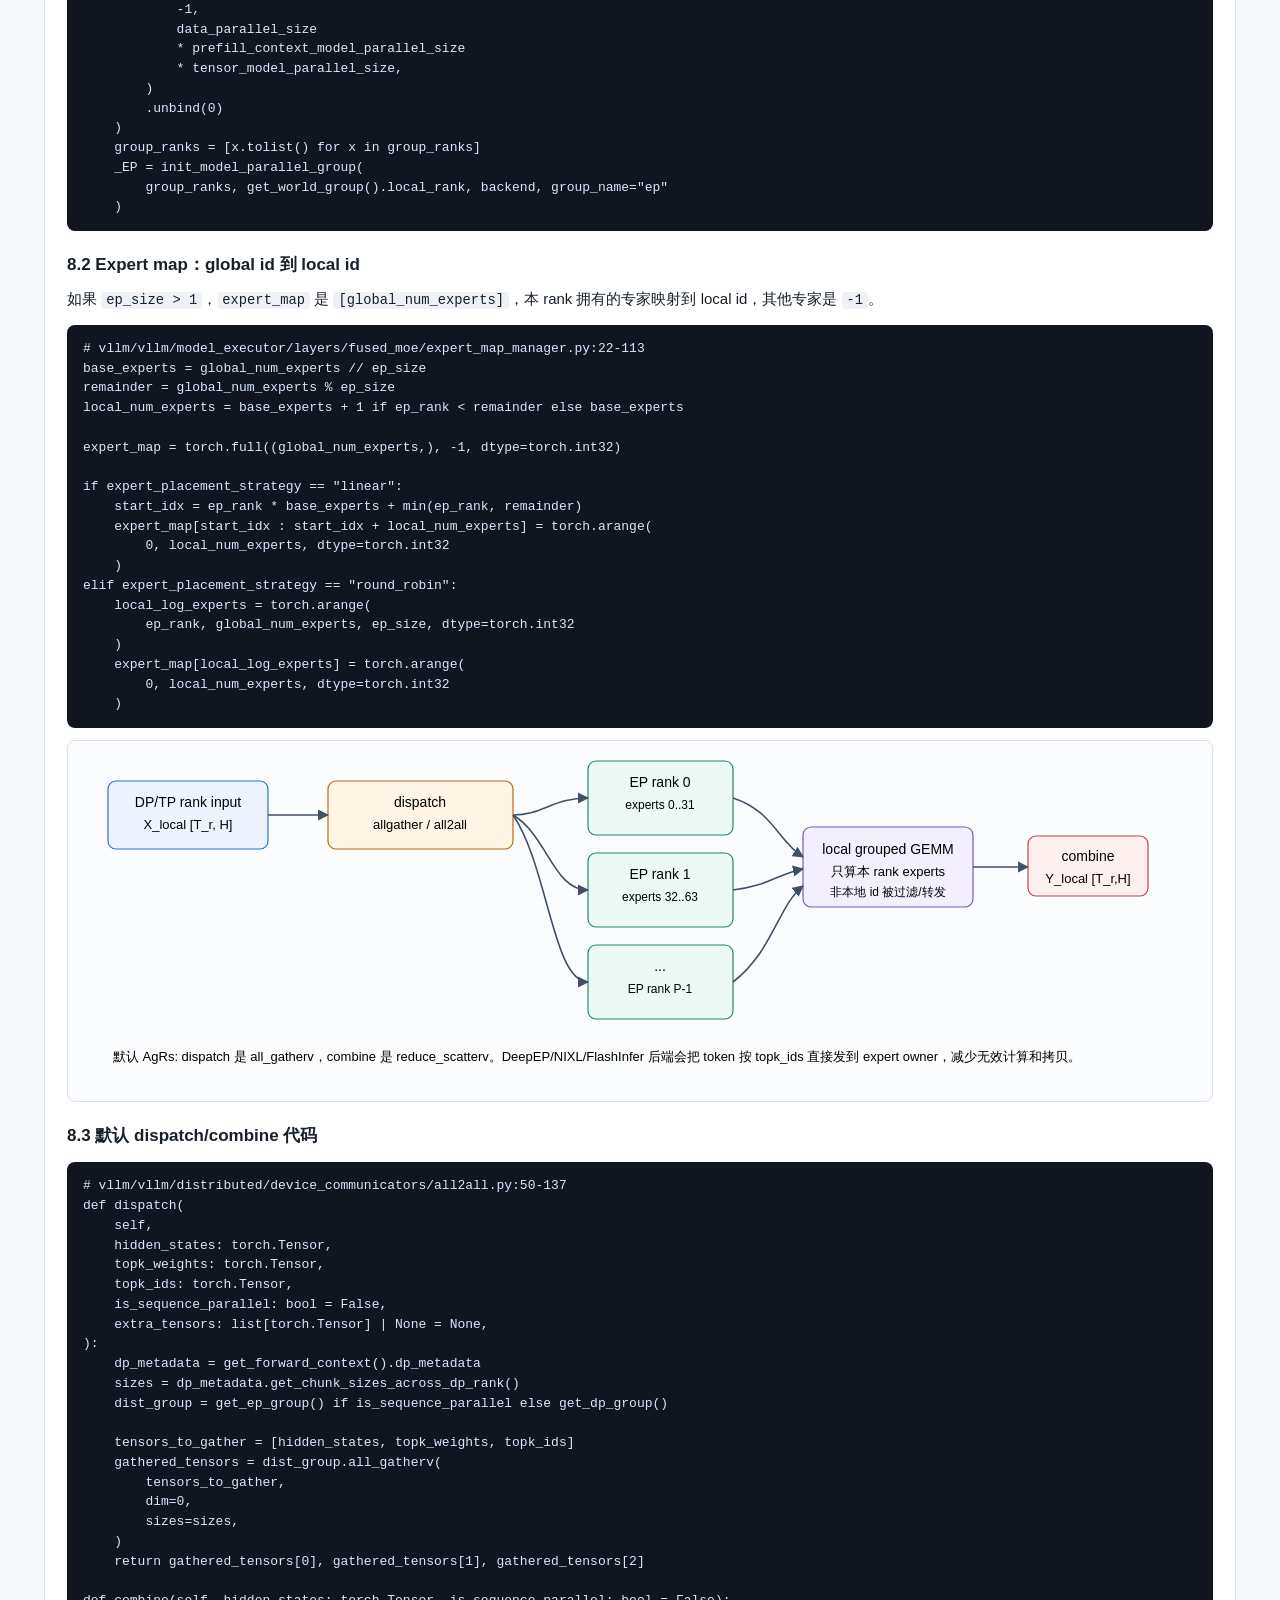
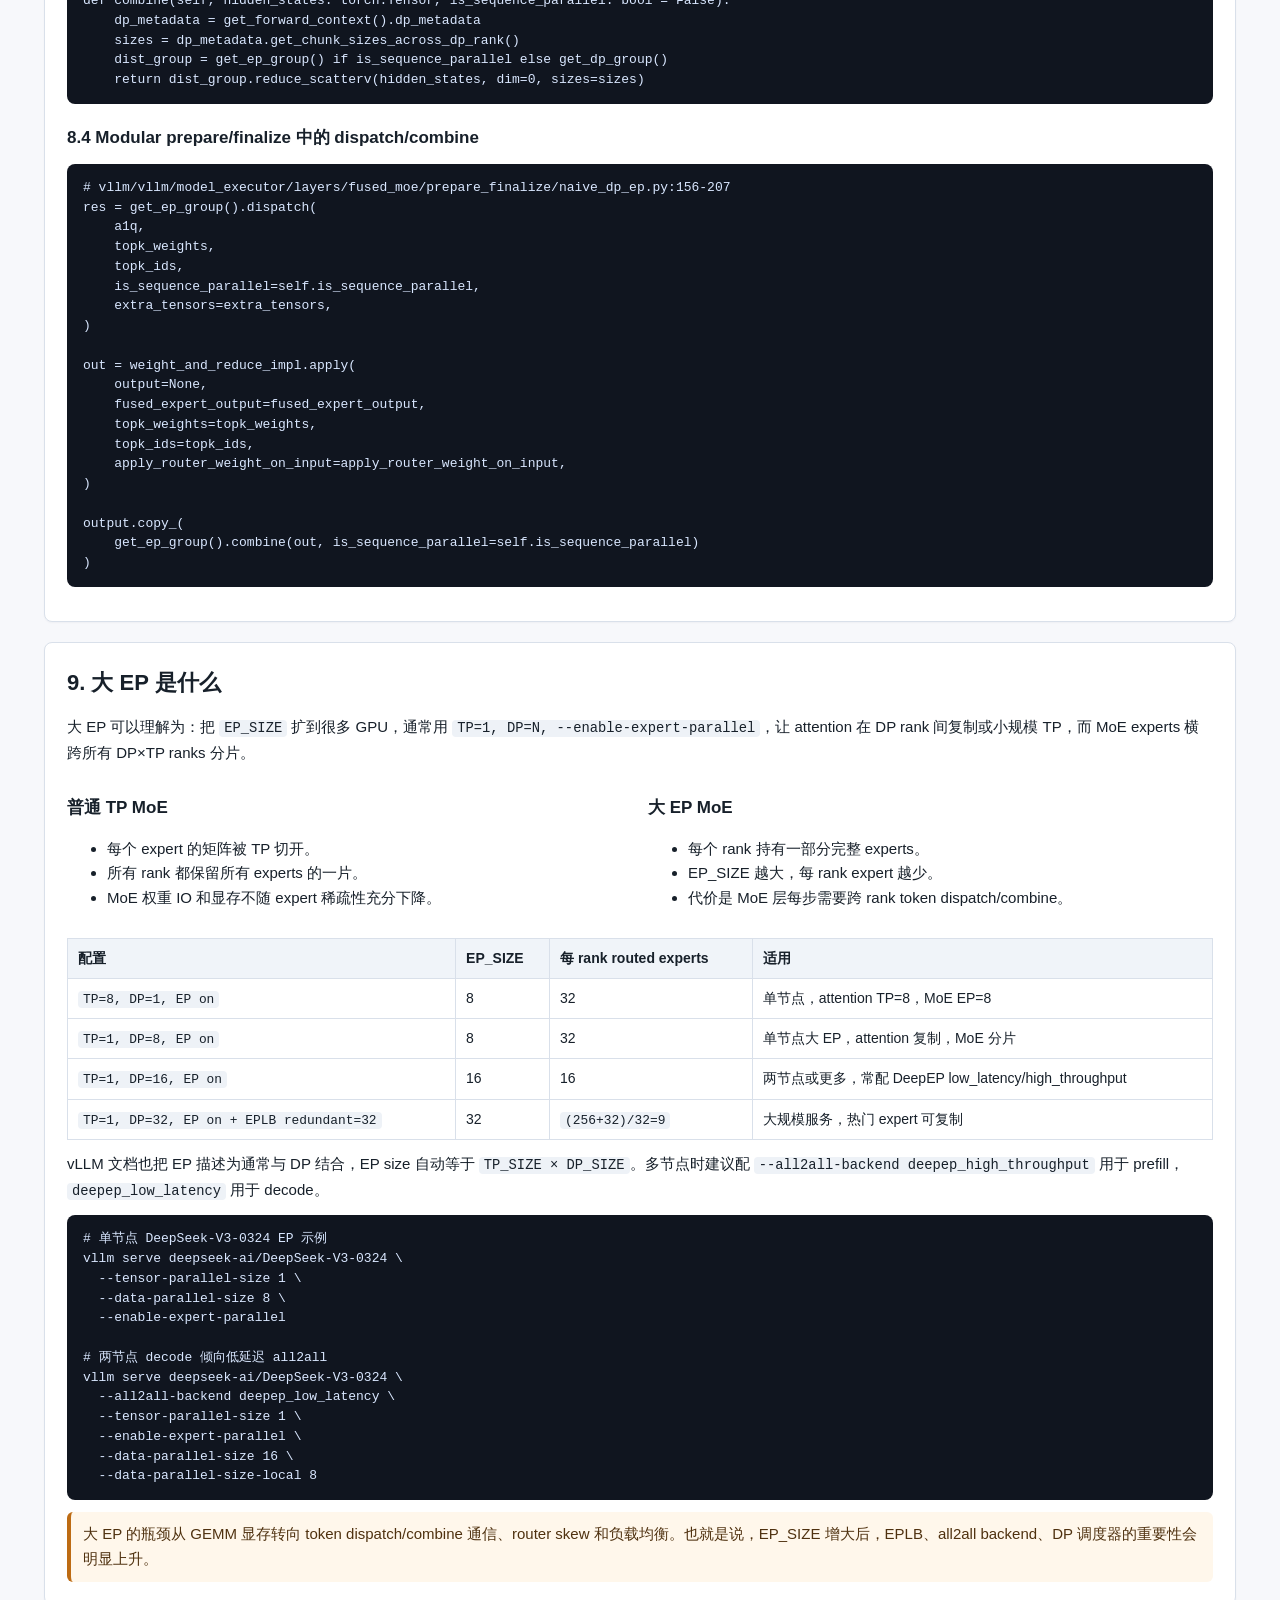
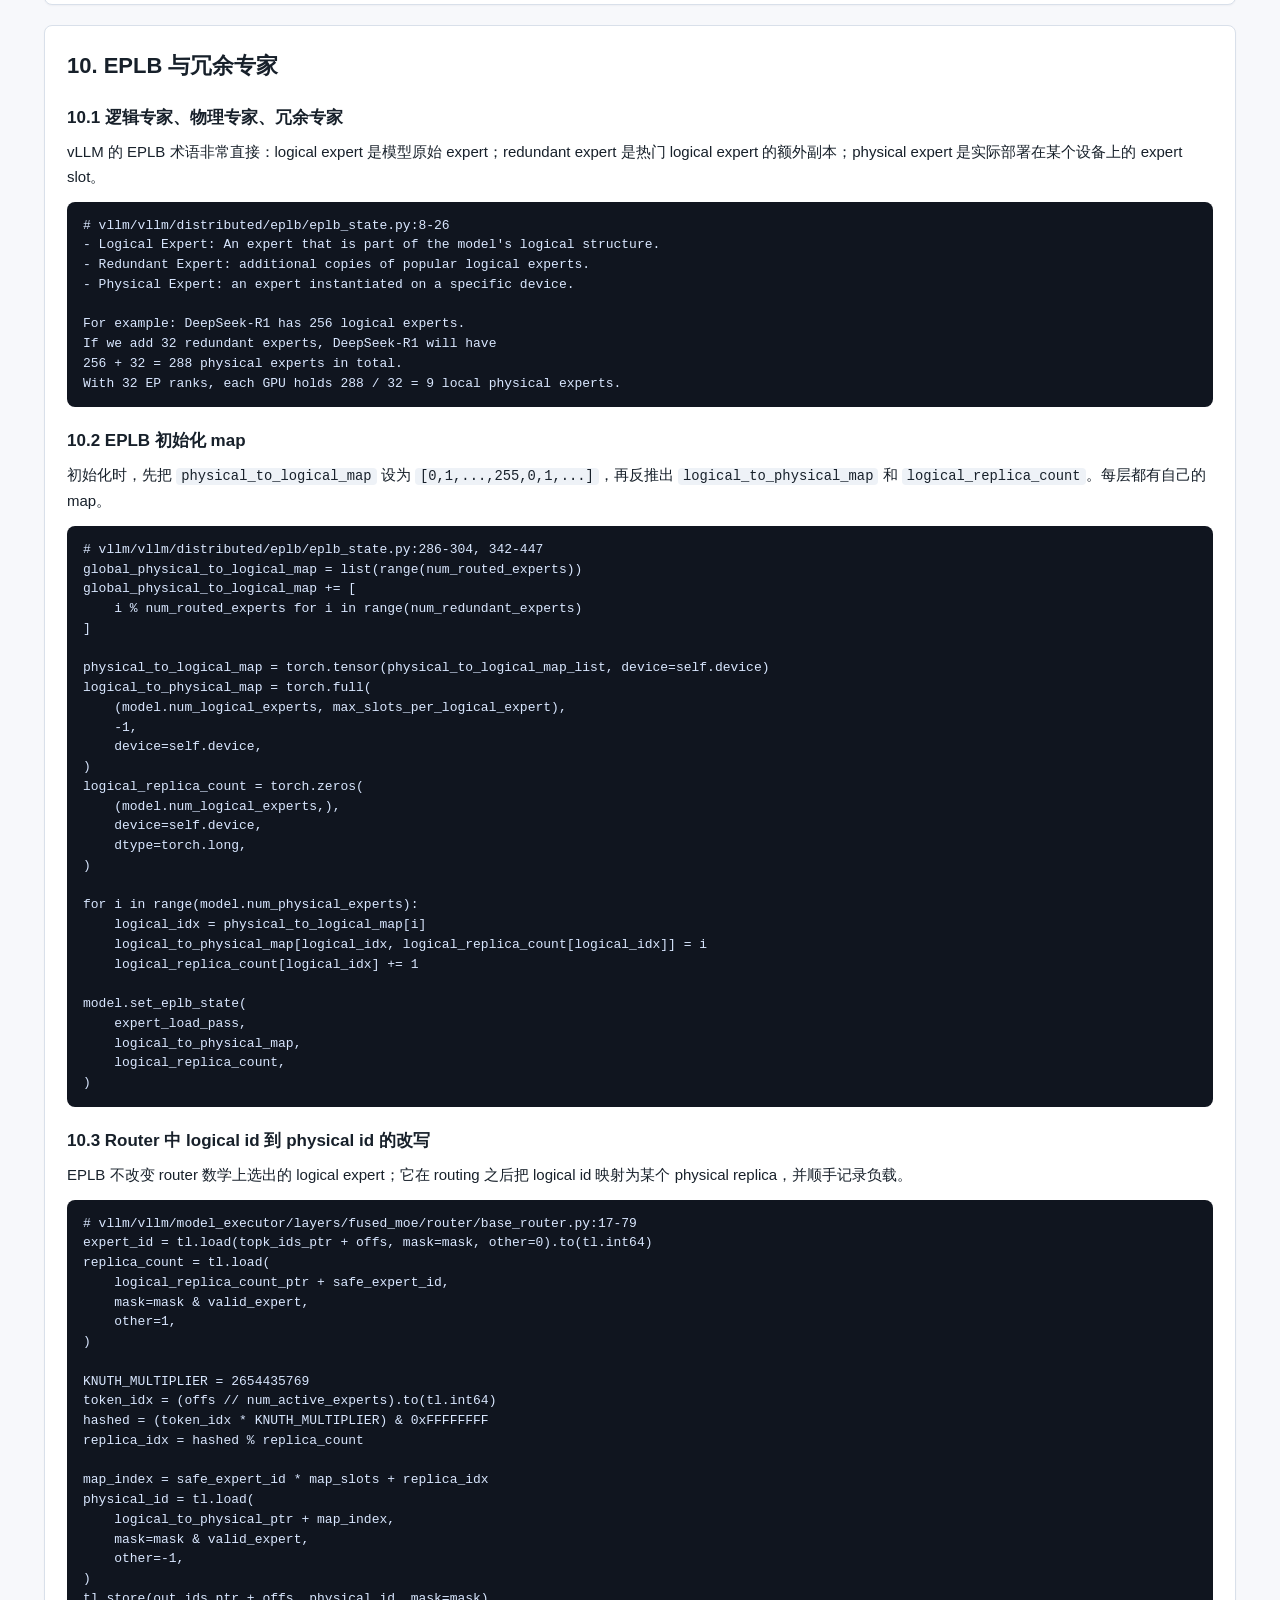
==== commit 326c545a: "Add vLLM ViT DP study article" ====
--- a/site/index.html
+++ b/site/index.html
@@ -173,6 +173,17 @@
 <link rel="stylesheet" href="./nav.css">
 </head>
 <body>
+  <nav class="study-topnav" aria-label="Study note navigation">
+    <a class="study-topnav__brand" href="./">vLLM Study</a>
+    <div class="study-topnav__links">
+      <a class="study-topnav__link" href="./" aria-current="page">DeepSeek V3 FusedMoE</a>
+      <a class="study-topnav__link" href="./qwen3_model_runner.html">Qwen3 Runner</a>
+      <a class="study-topnav__link" href="./qwen3_structure.html">Qwen3 Structure</a>
+      <a class="study-topnav__link" href="./vllm_cp_pcp_dcp.html">CP / PCP / DCP</a>
+      <a class="study-topnav__link" href="./vllm_prefix_cache.html">Prefix Cache</a>
+      <a class="study-topnav__link" href="./vllm_vit_dp.html">ViT DP</a>
+    </div>
+  </nav>
   <header>
     <h1>DeepSeek-V3 的 FusedMoE、EP、大 EP 与 EPLB：按 vLLM 代码核对</h1>
     <p>目标：先把数学和 shape 讲清楚，再把每一步落到当前仓库的代码路径。重点不是“概念上 MoE 怎么工作”，而是 vLLM 里数据实际怎样从 router、expert map、all2all、kernel、EPLB map 流过。</p>
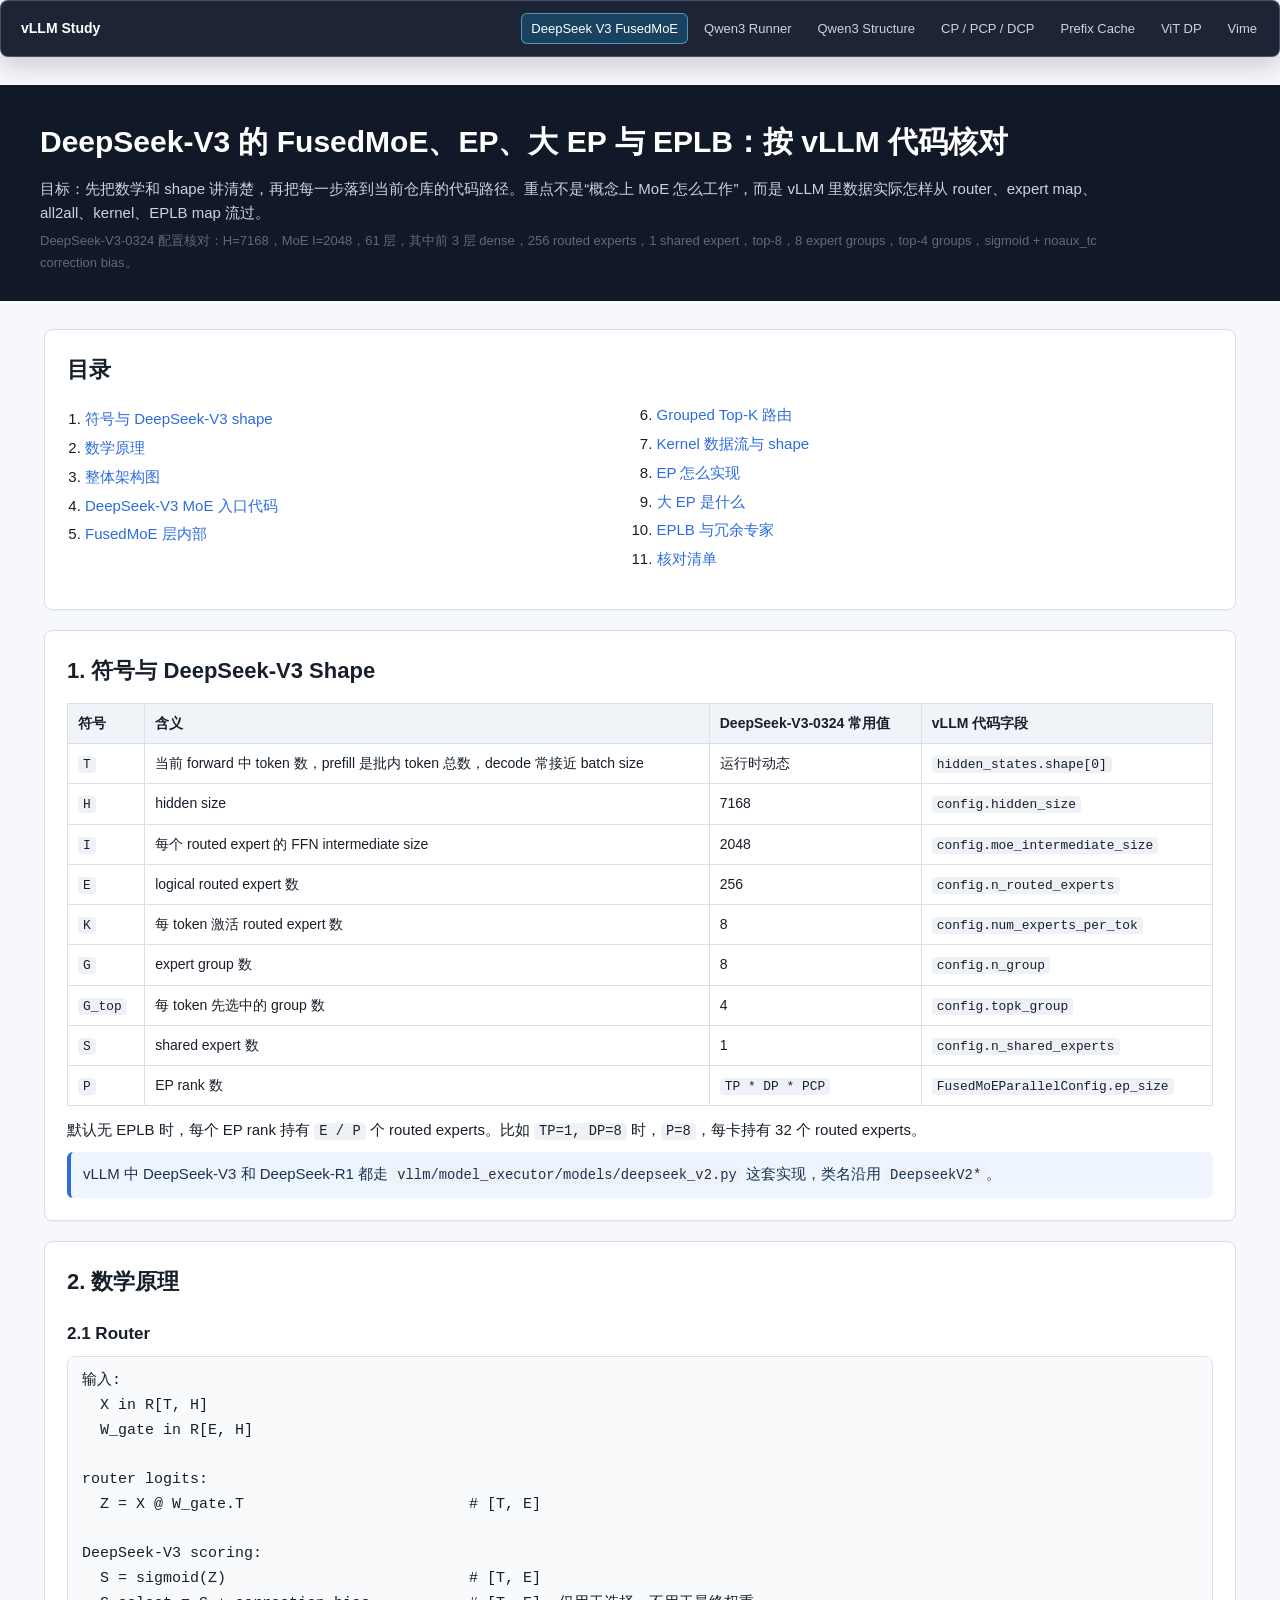
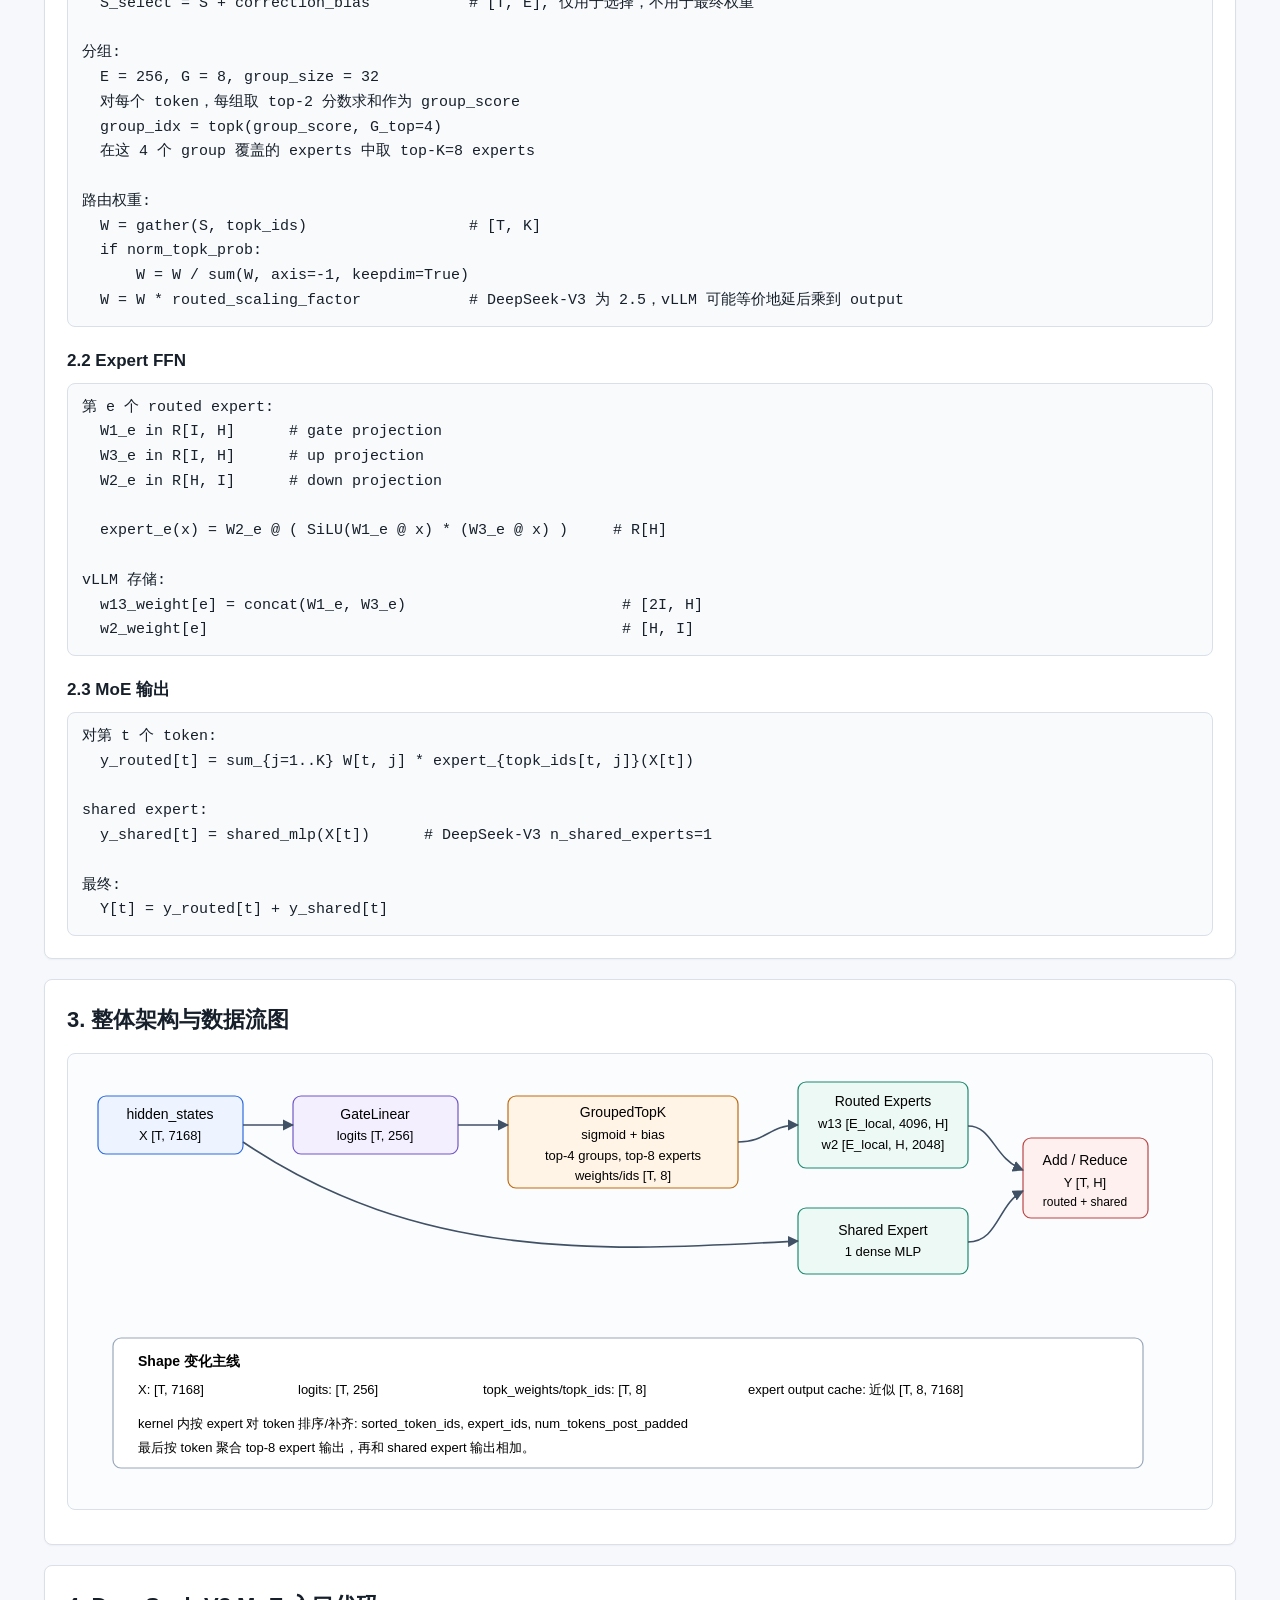
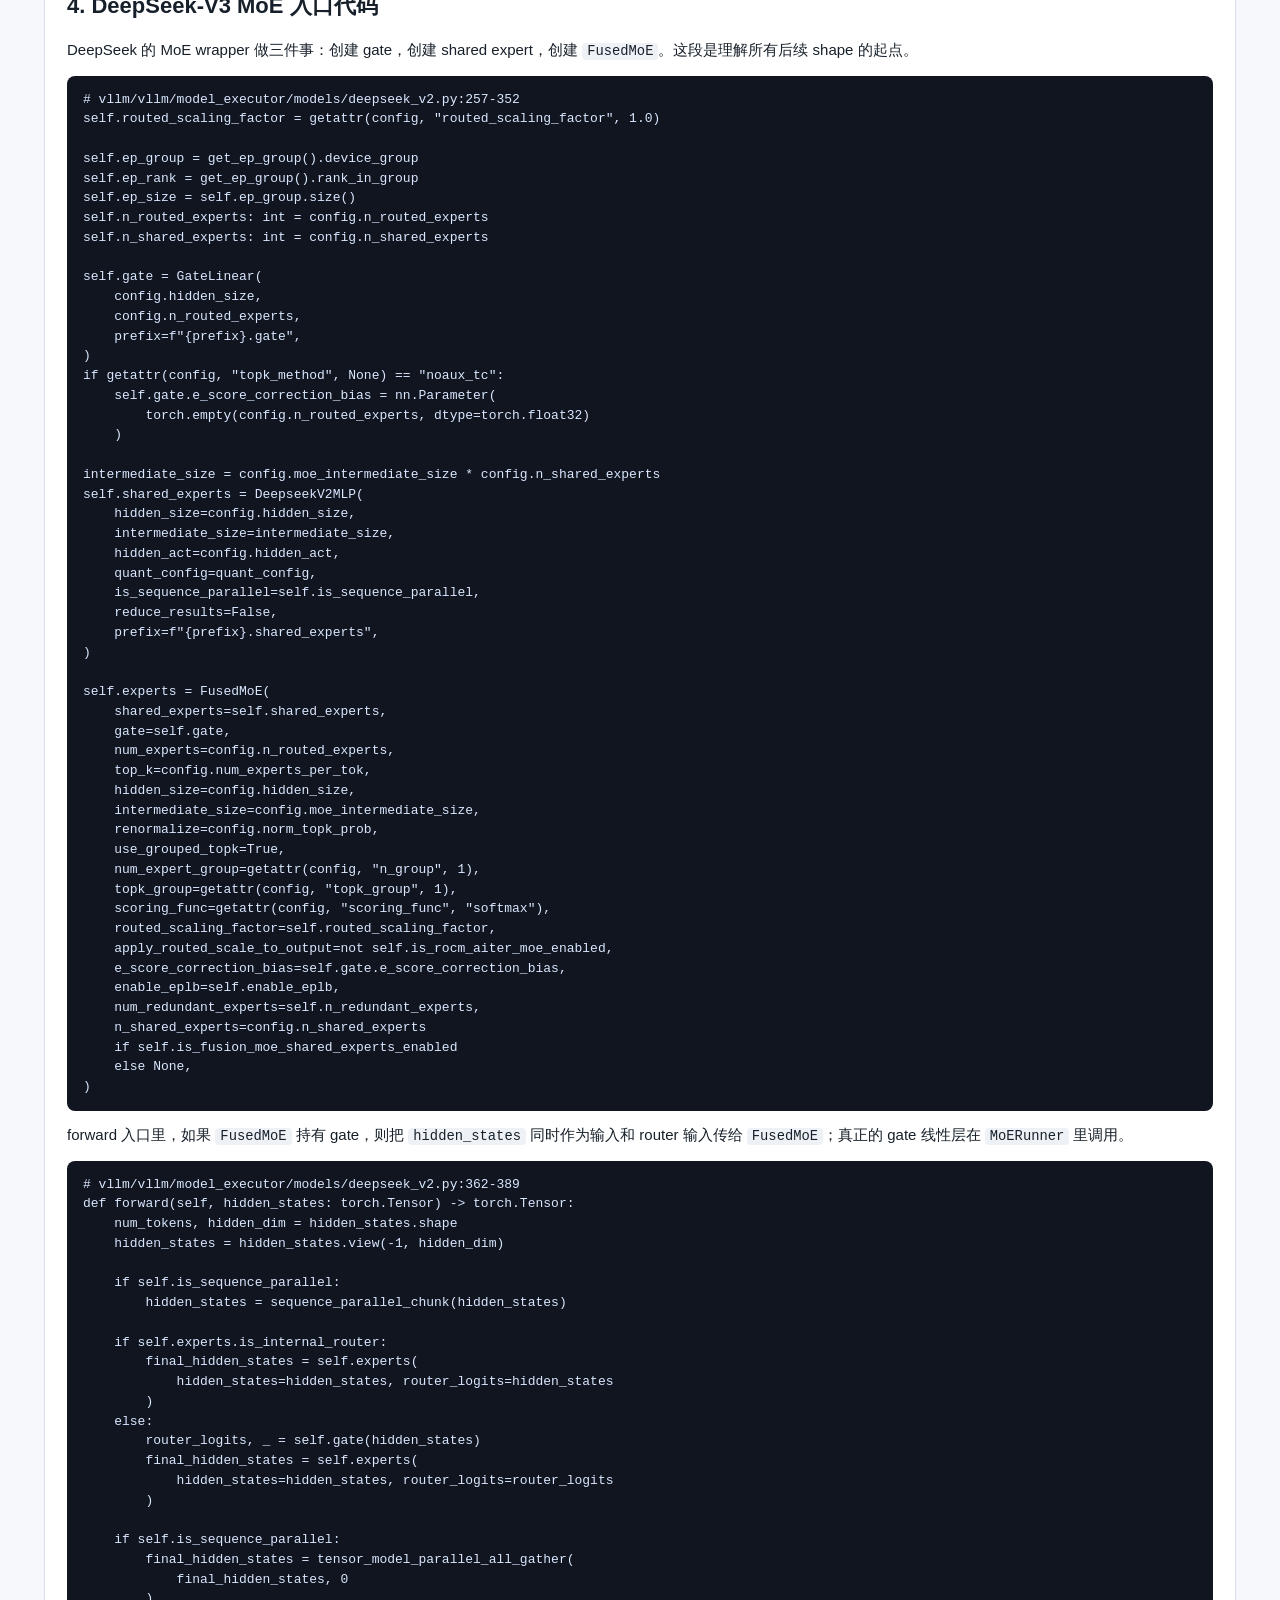
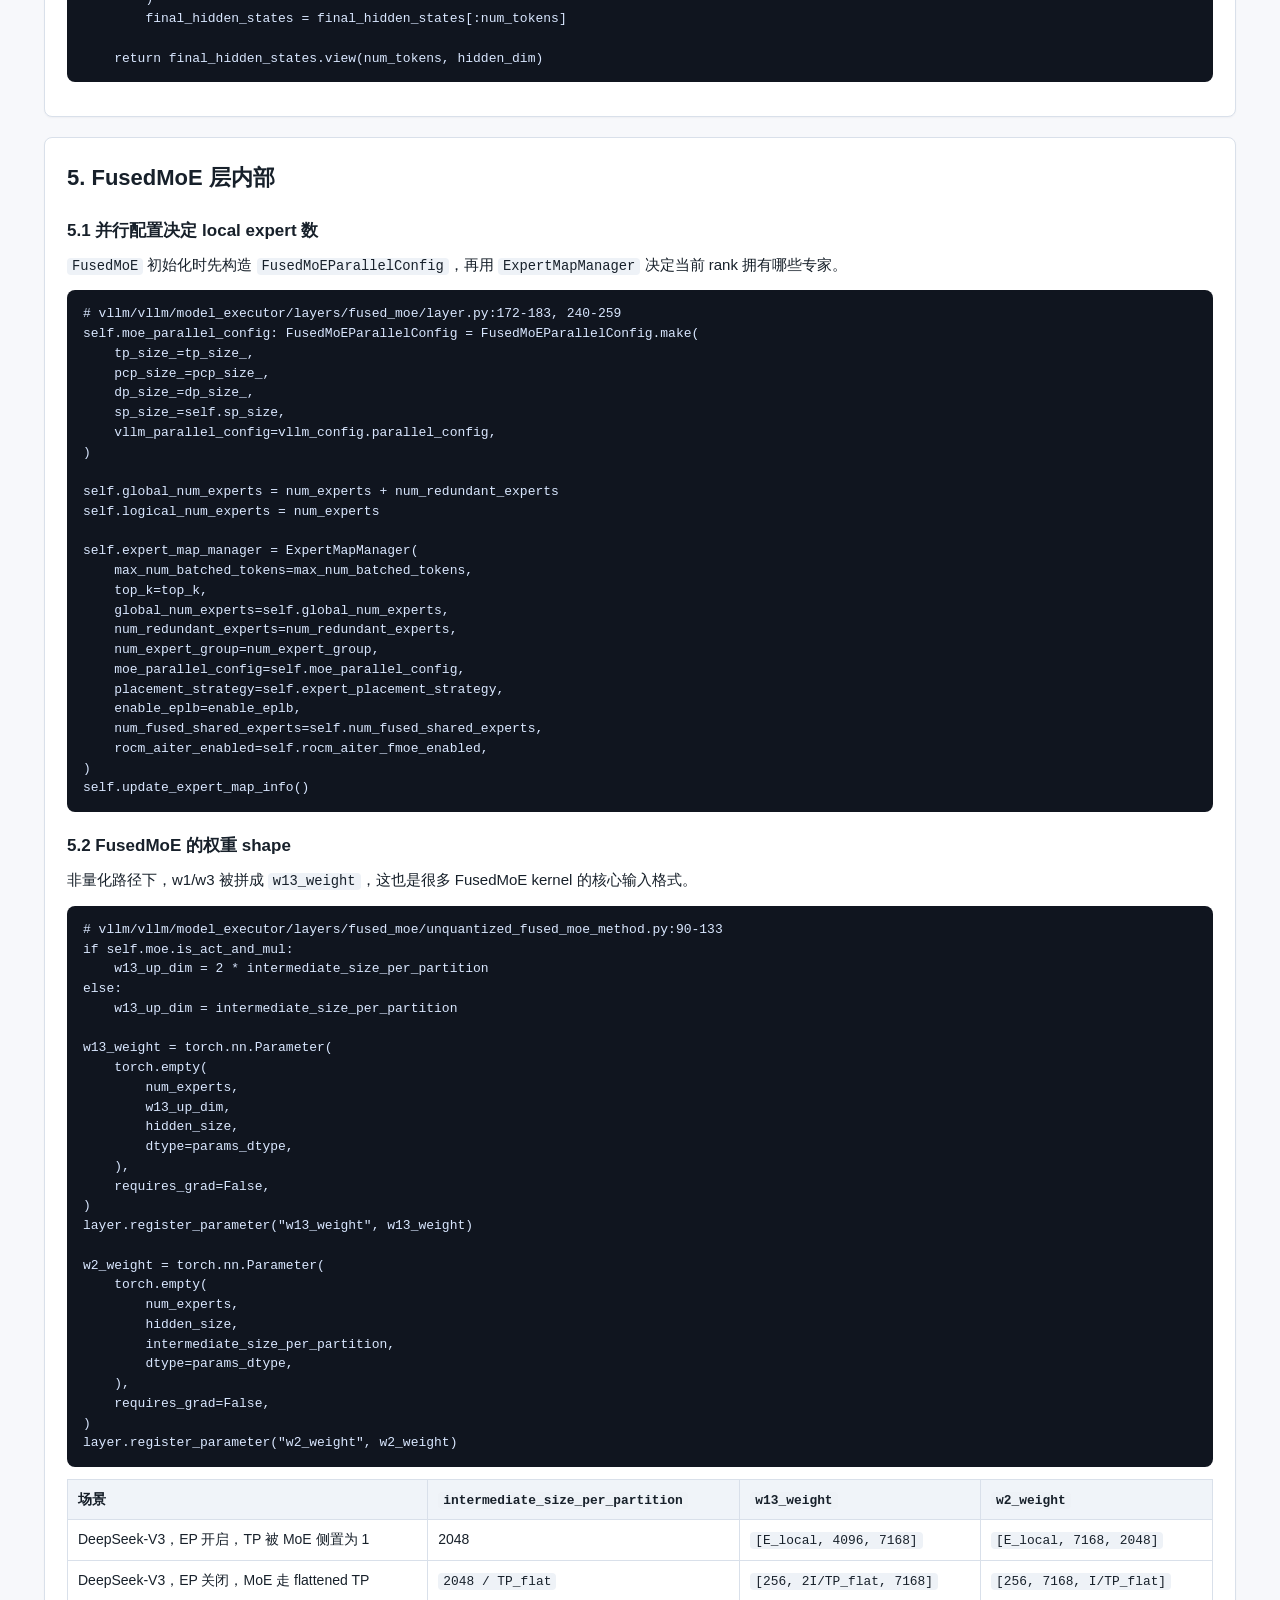
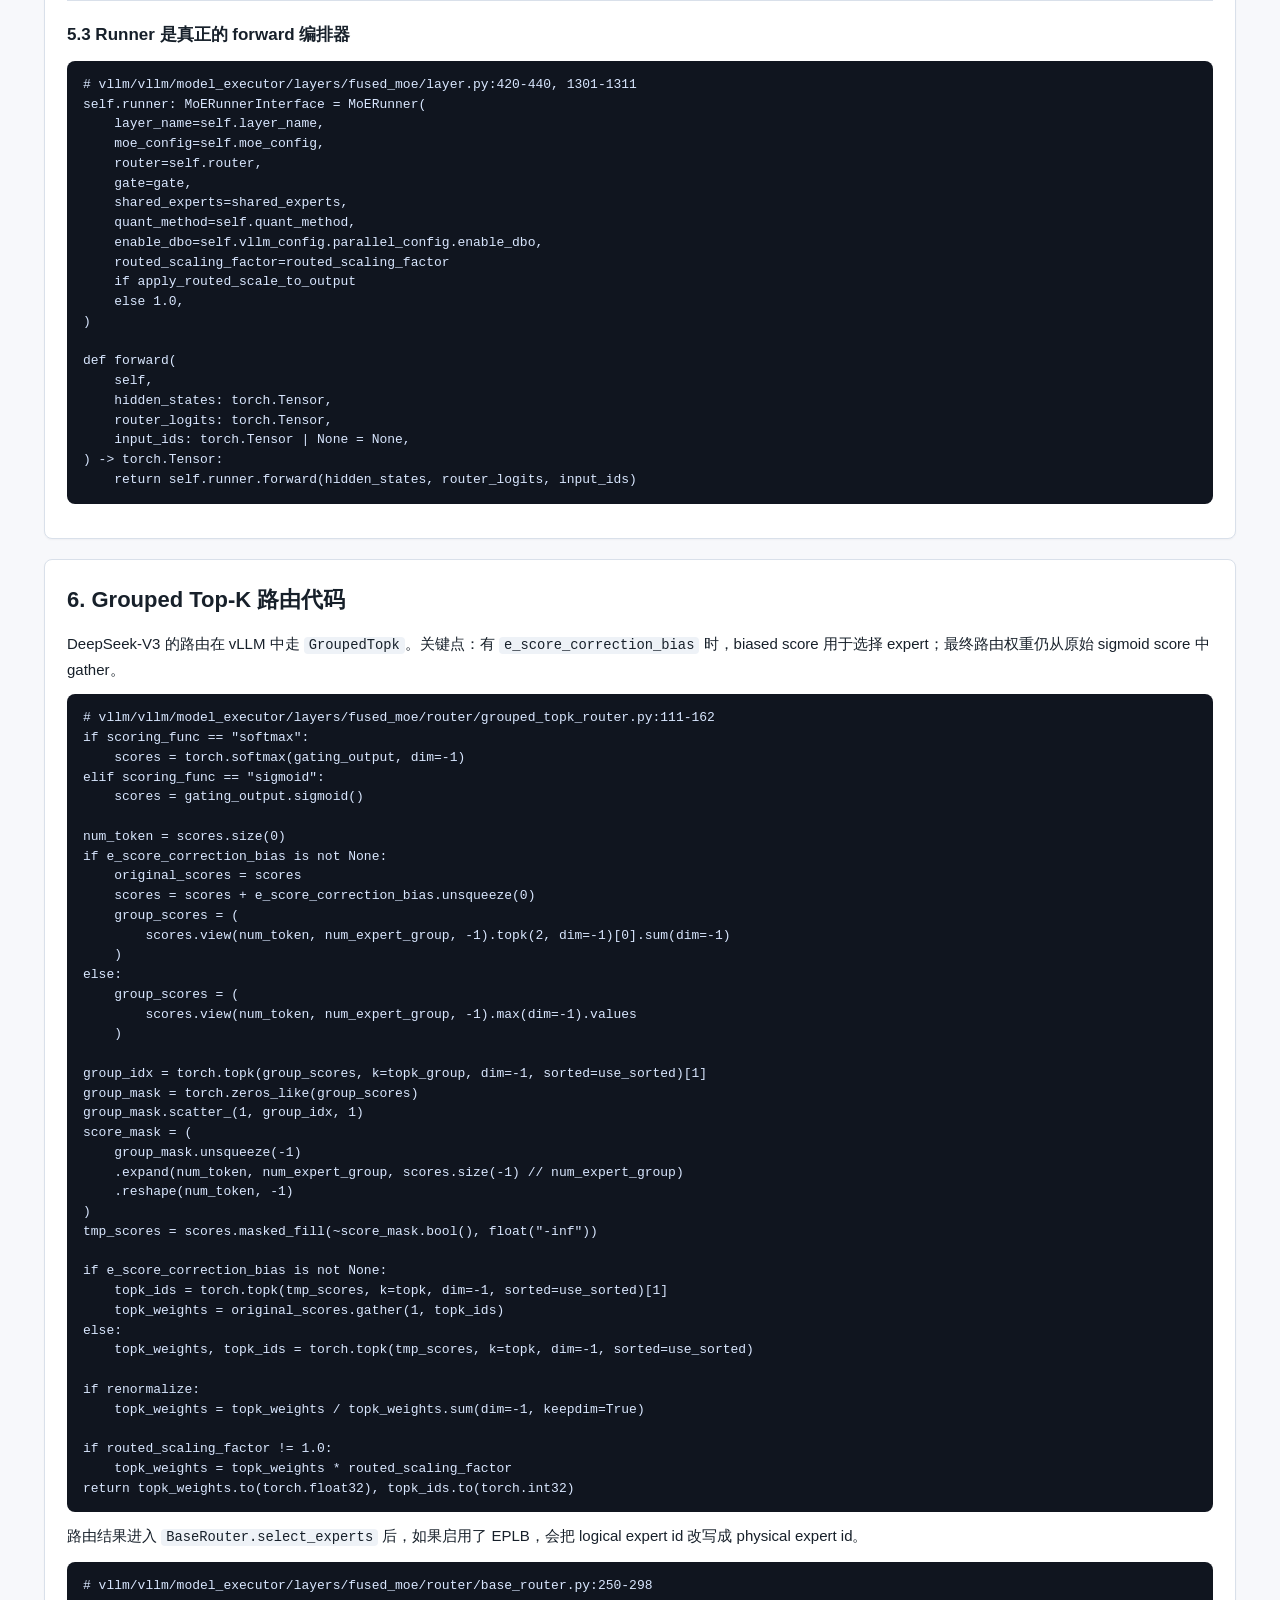
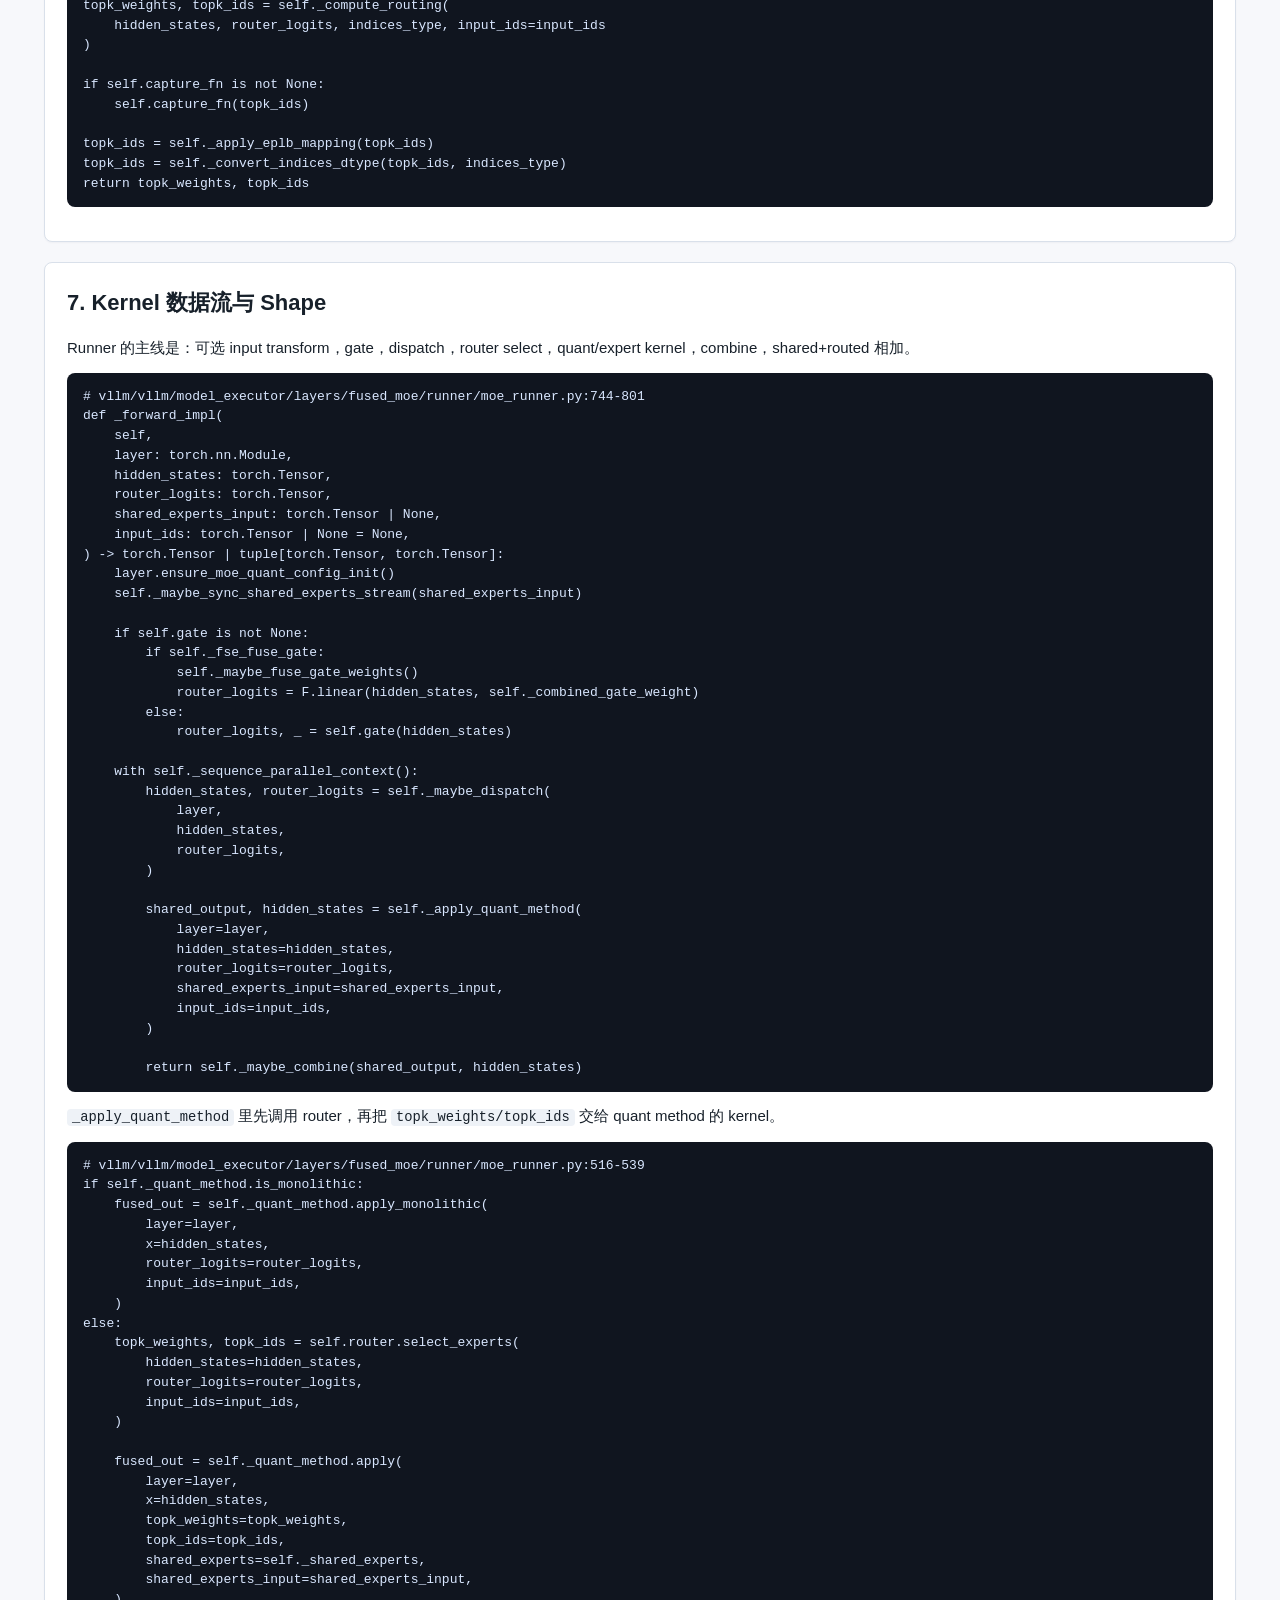
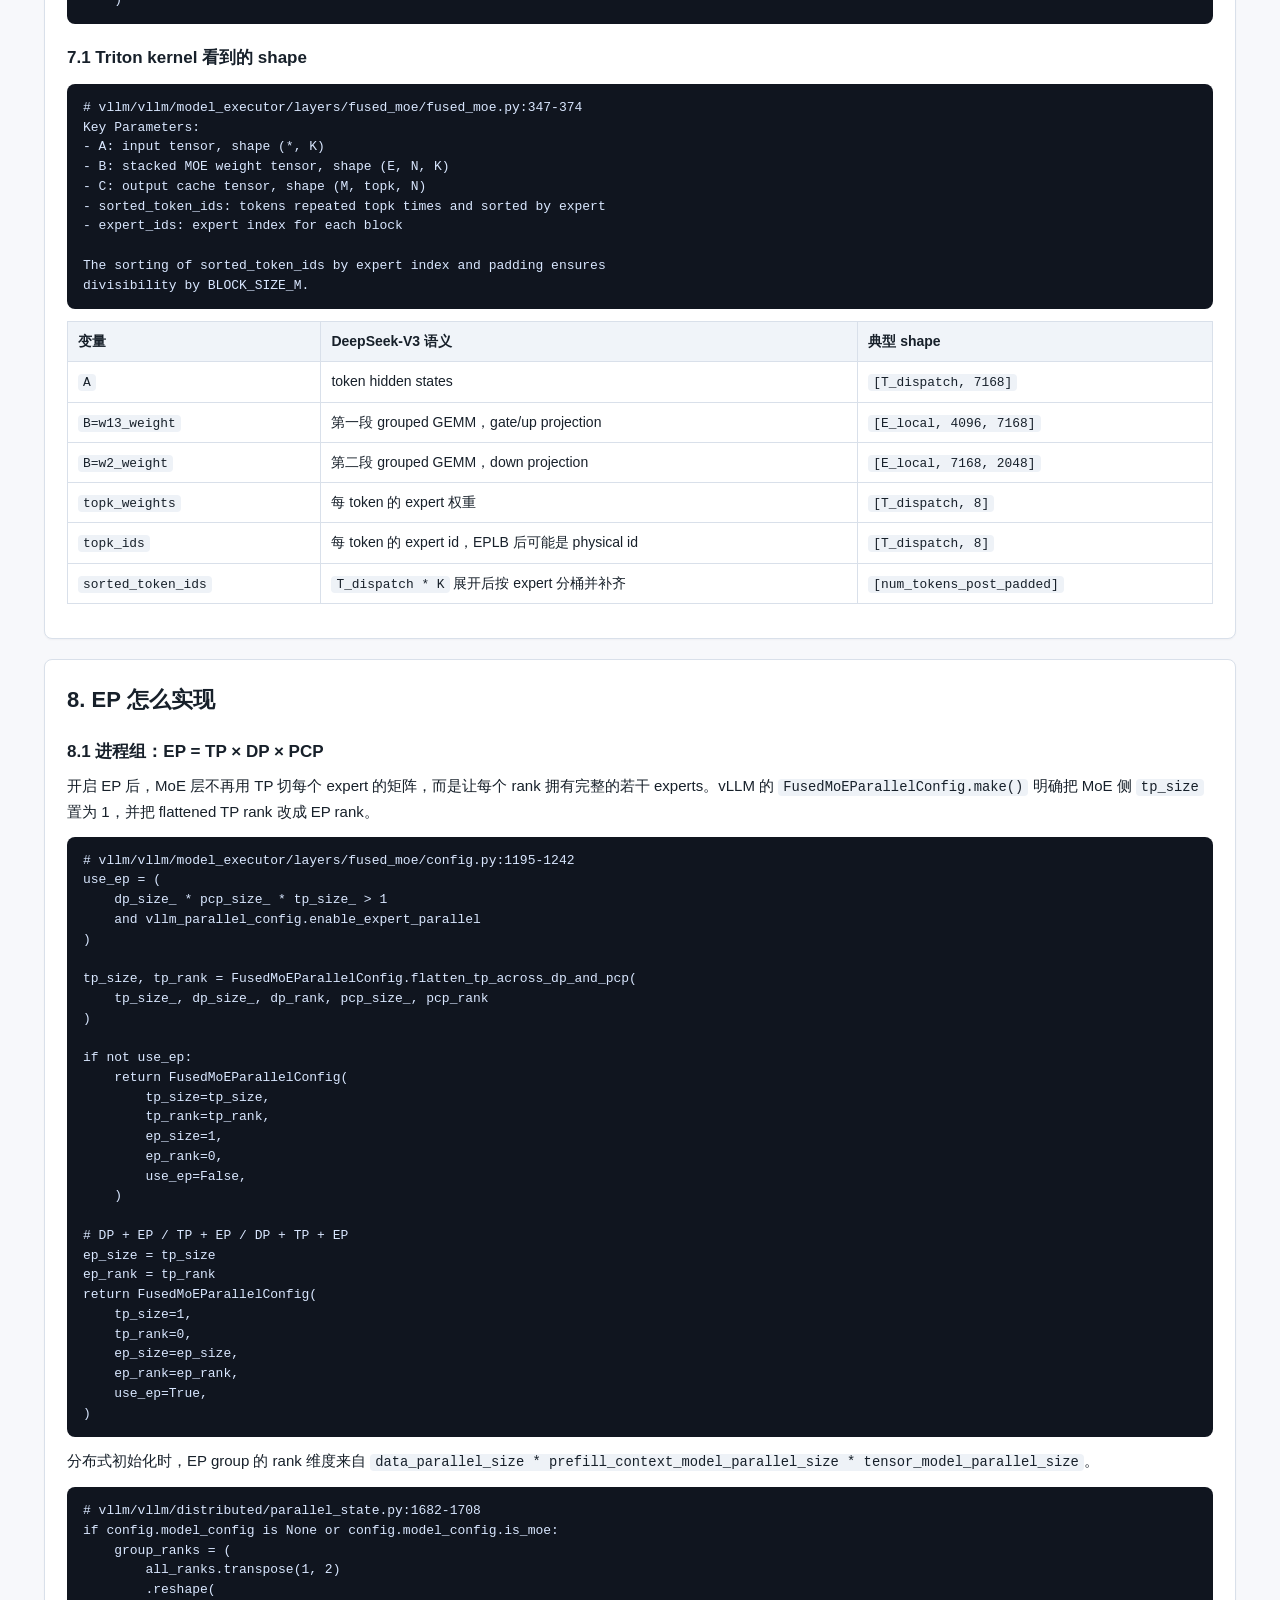
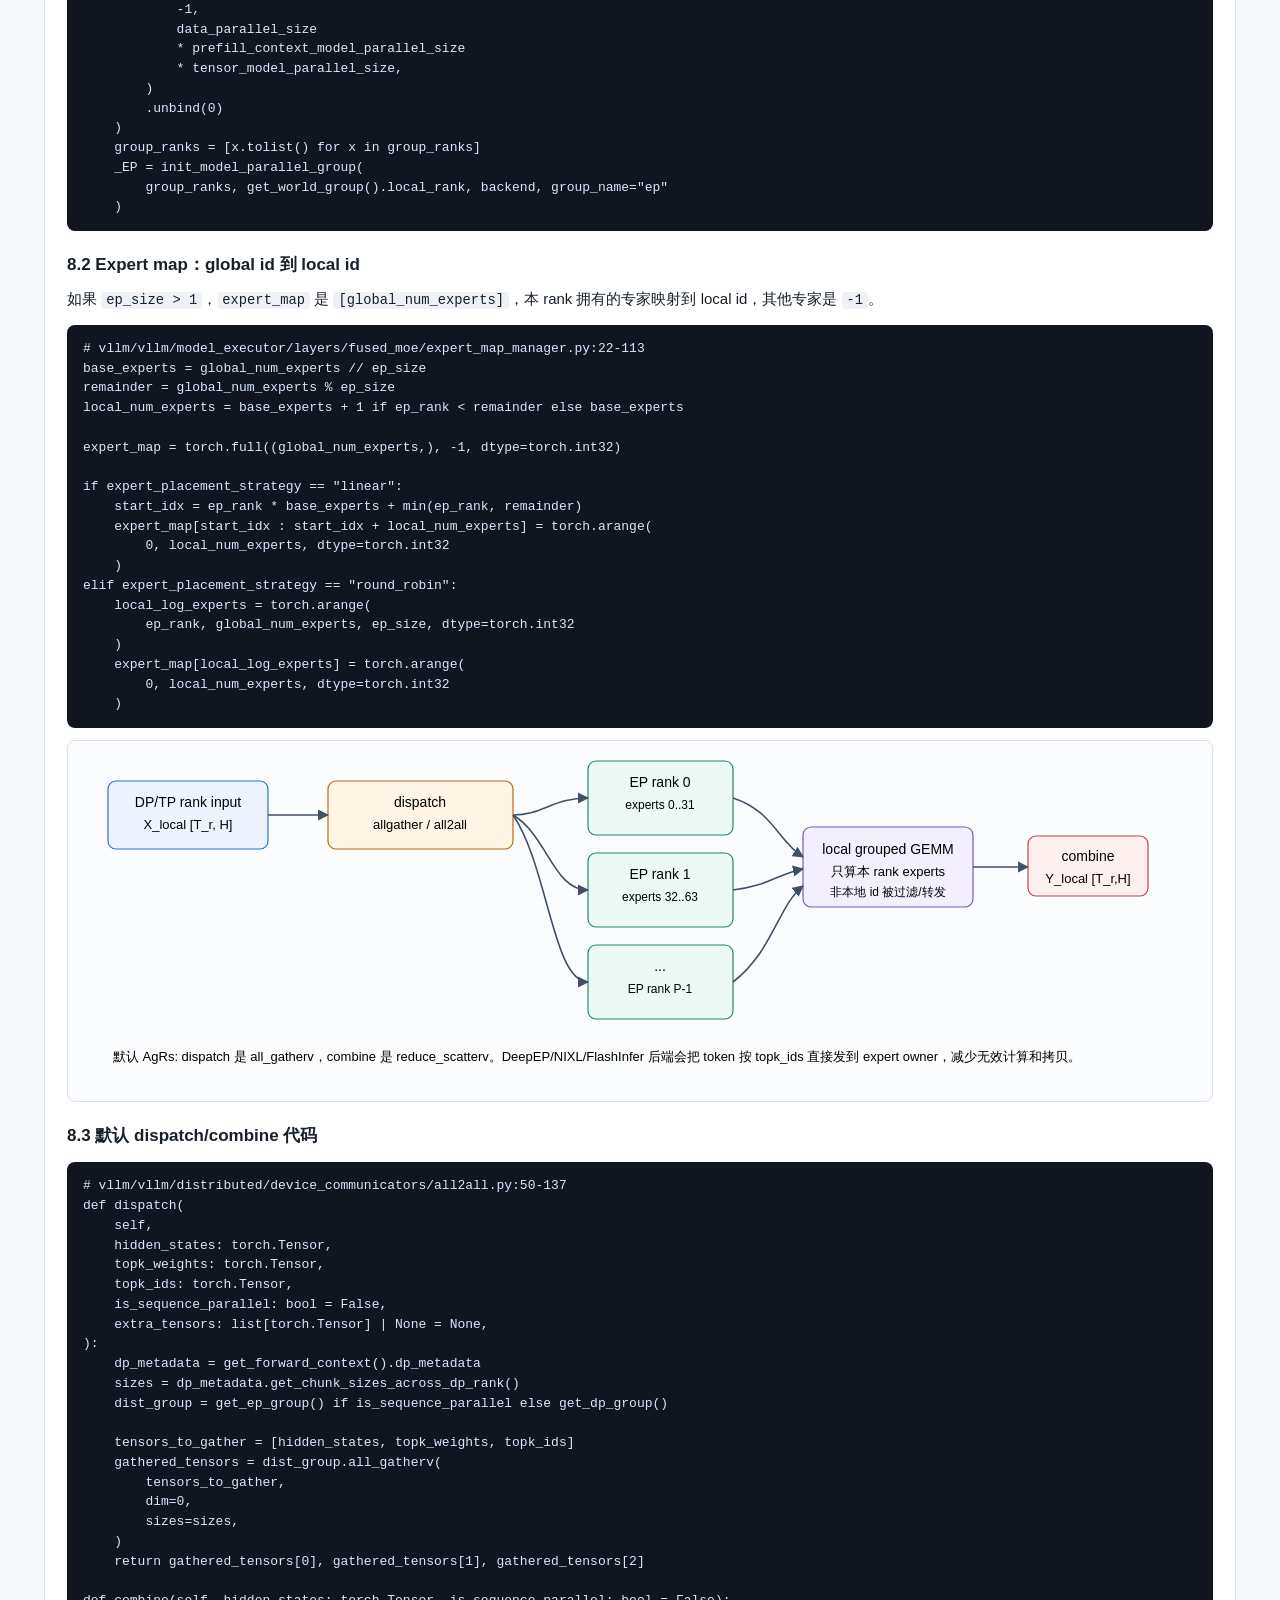
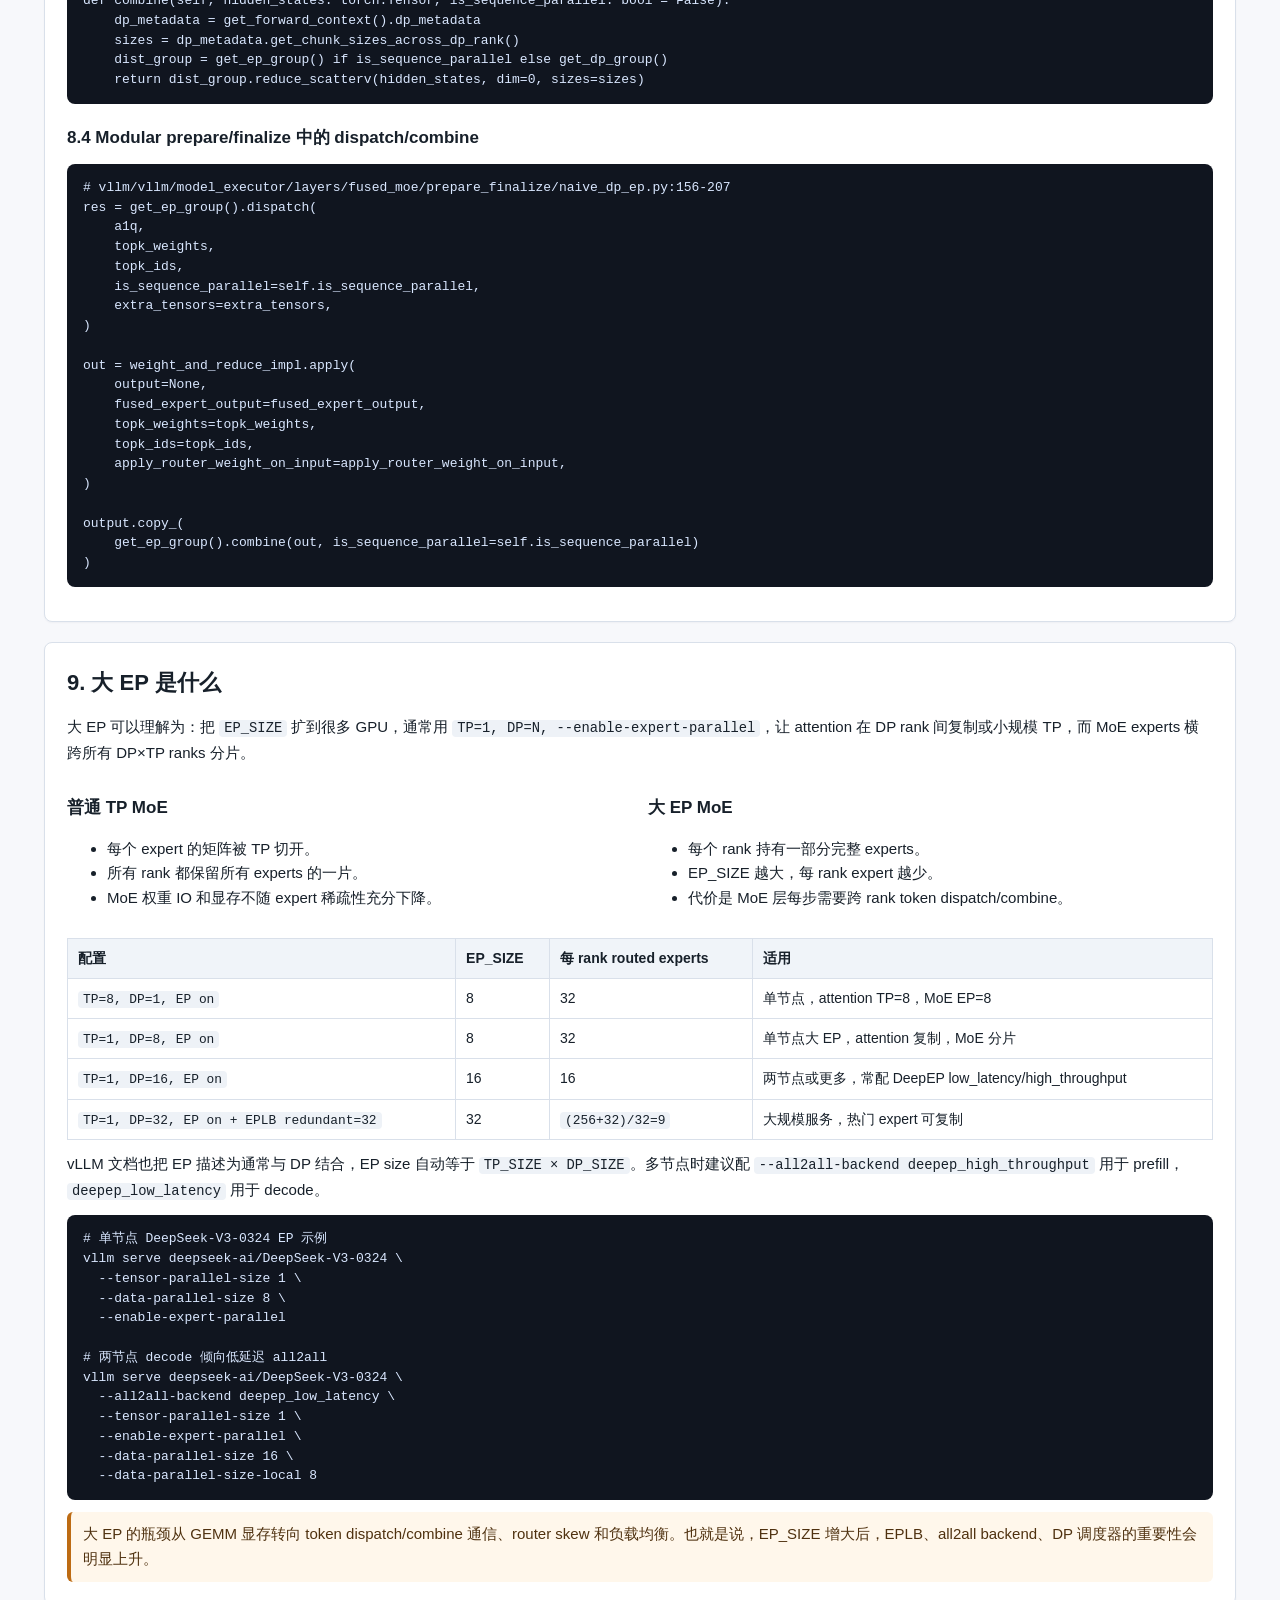
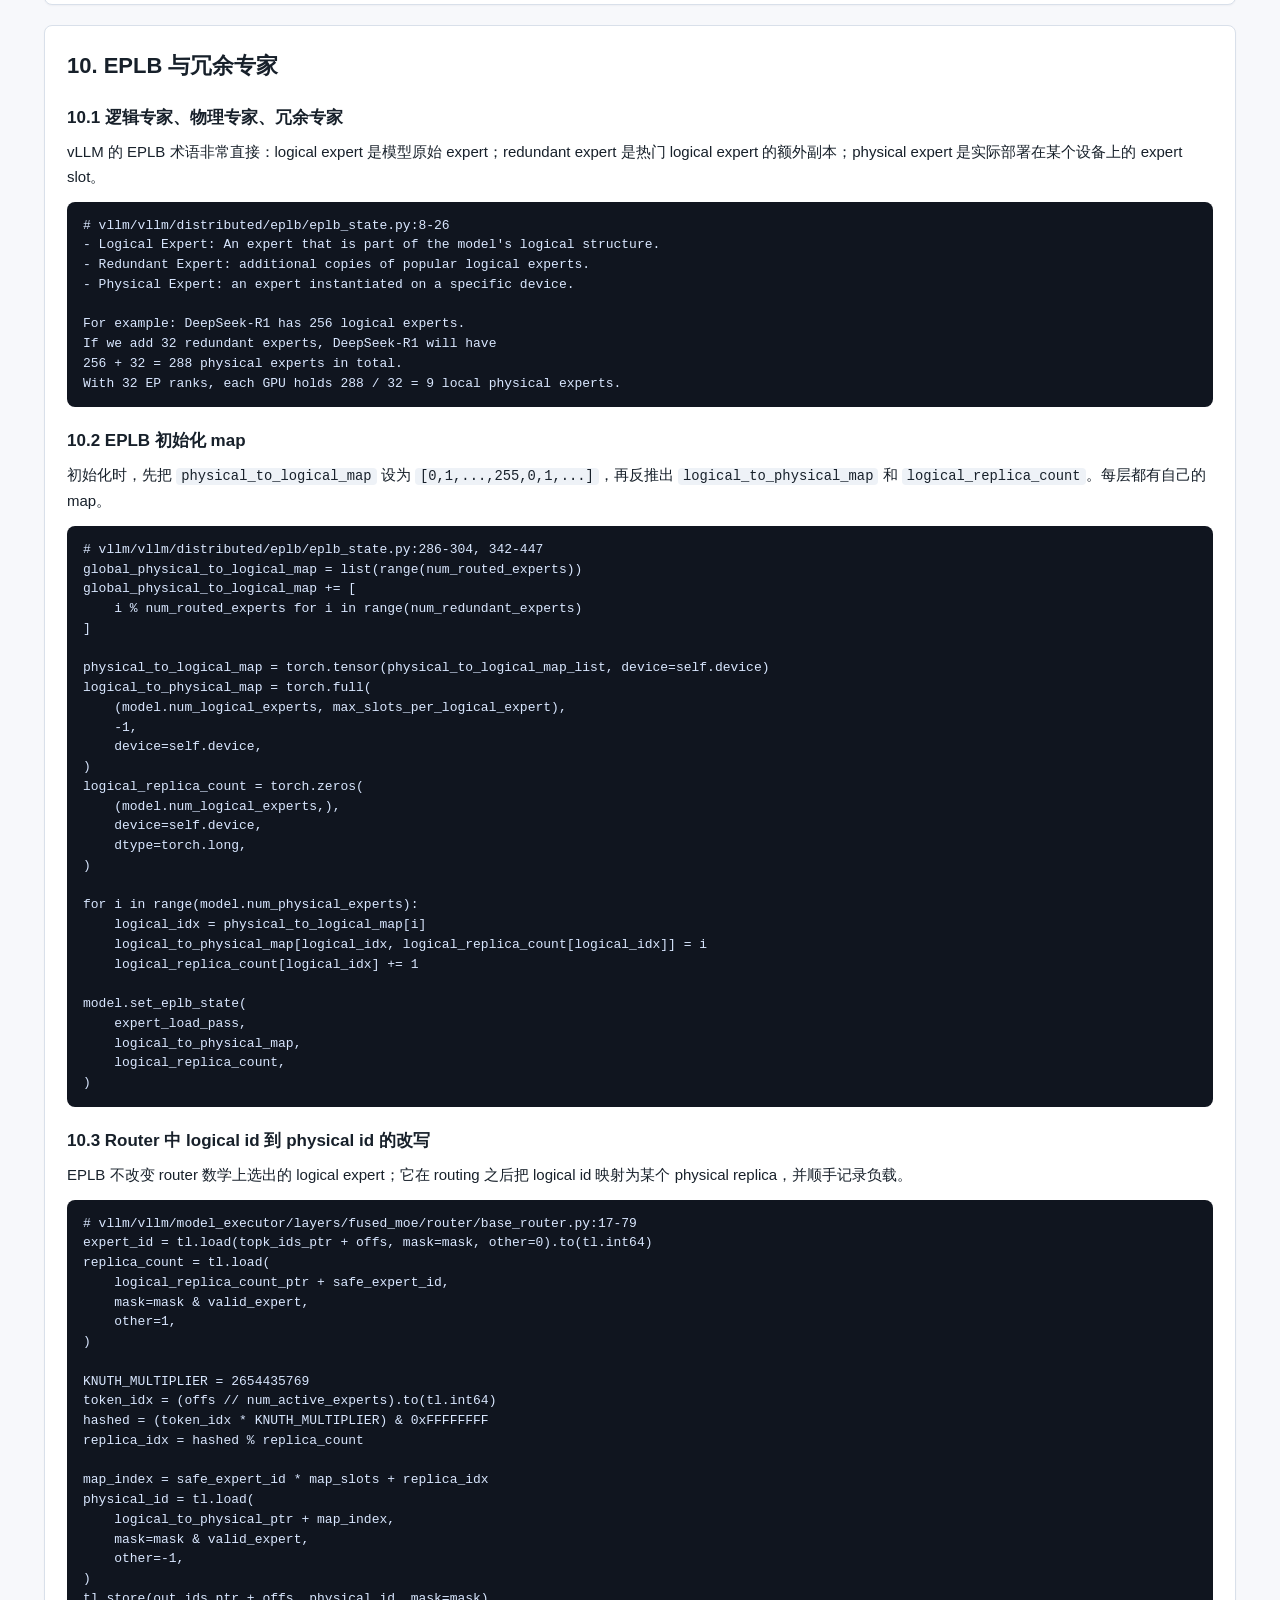
==== commit 03491035: "Add Vime framework study note" ====
--- a/site/index.html
+++ b/site/index.html
@@ -182,6 +182,7 @@
       <a class="study-topnav__link" href="./vllm_cp_pcp_dcp.html">CP / PCP / DCP</a>
       <a class="study-topnav__link" href="./vllm_prefix_cache.html">Prefix Cache</a>
       <a class="study-topnav__link" href="./vllm_vit_dp.html">ViT DP</a>
+      <a class="study-topnav__link" href="./vime_framework.html">Vime</a>
     </div>
   </nav>
   <header>
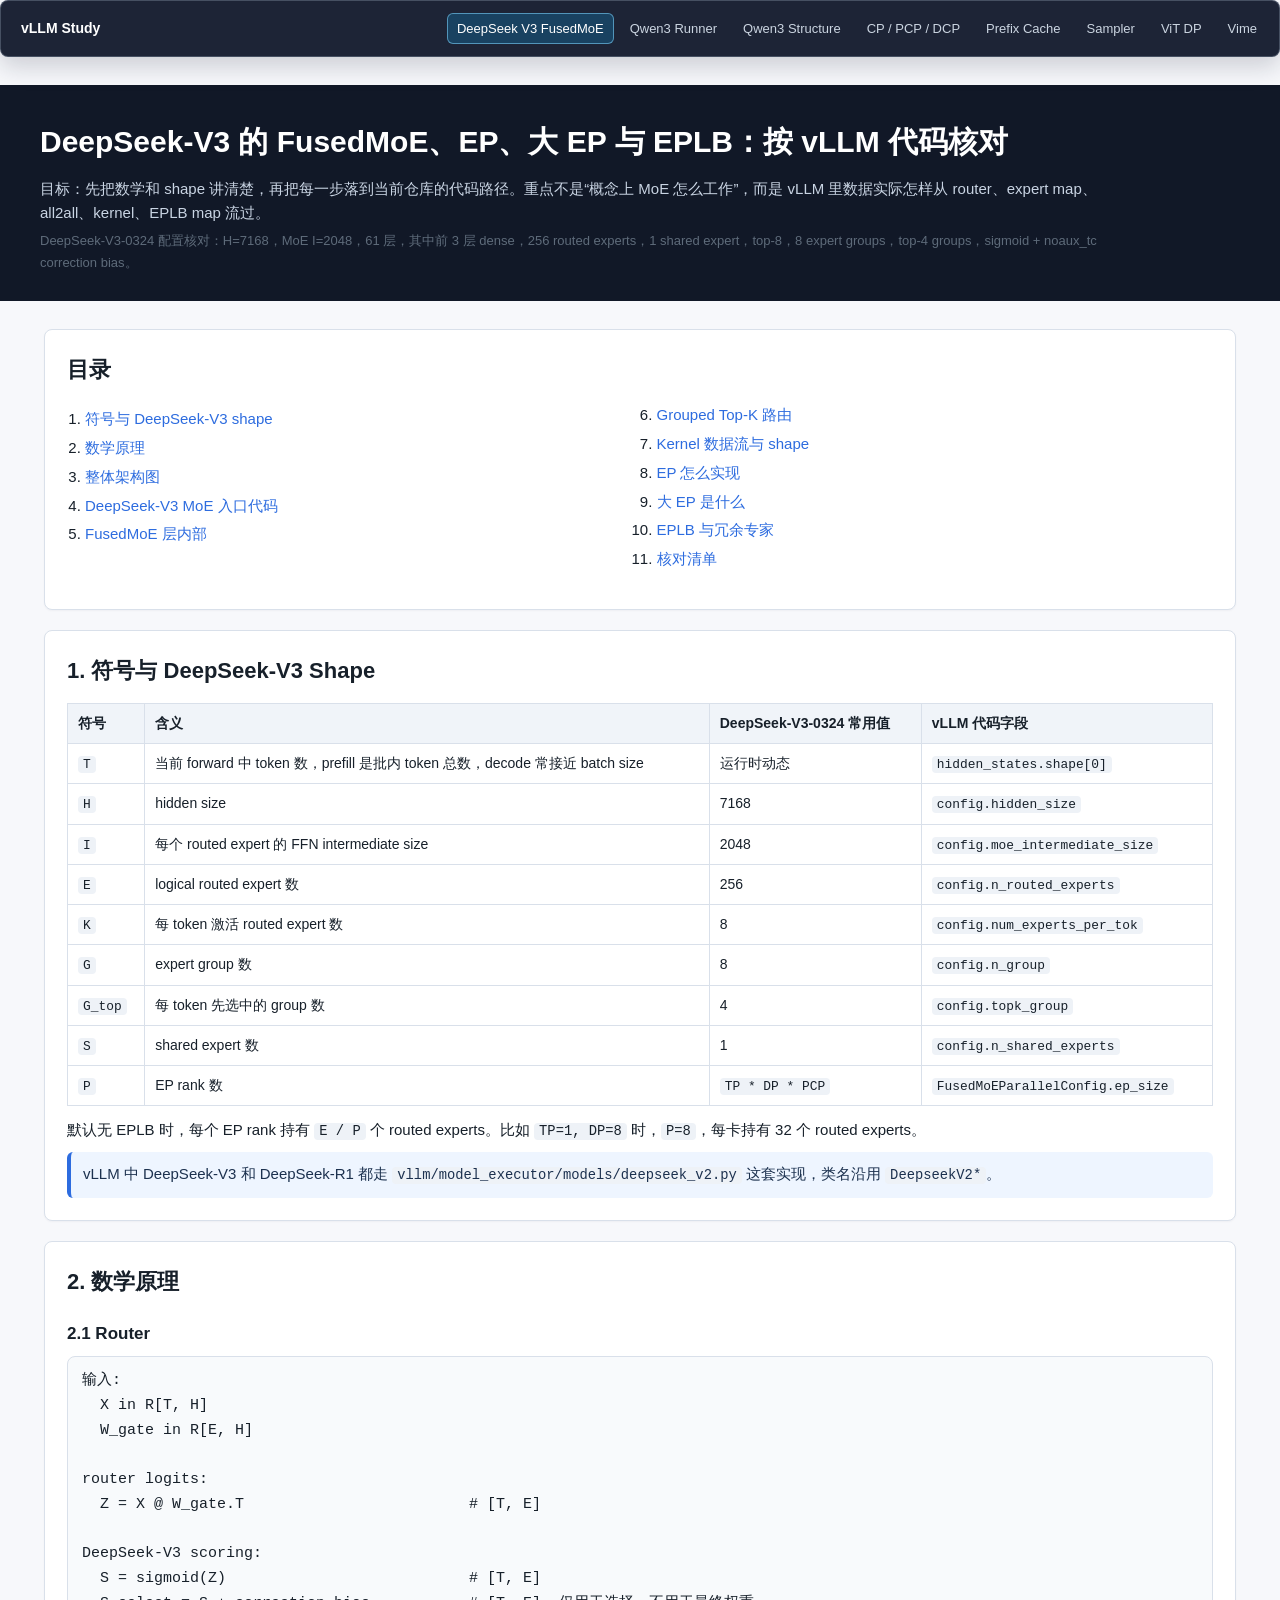
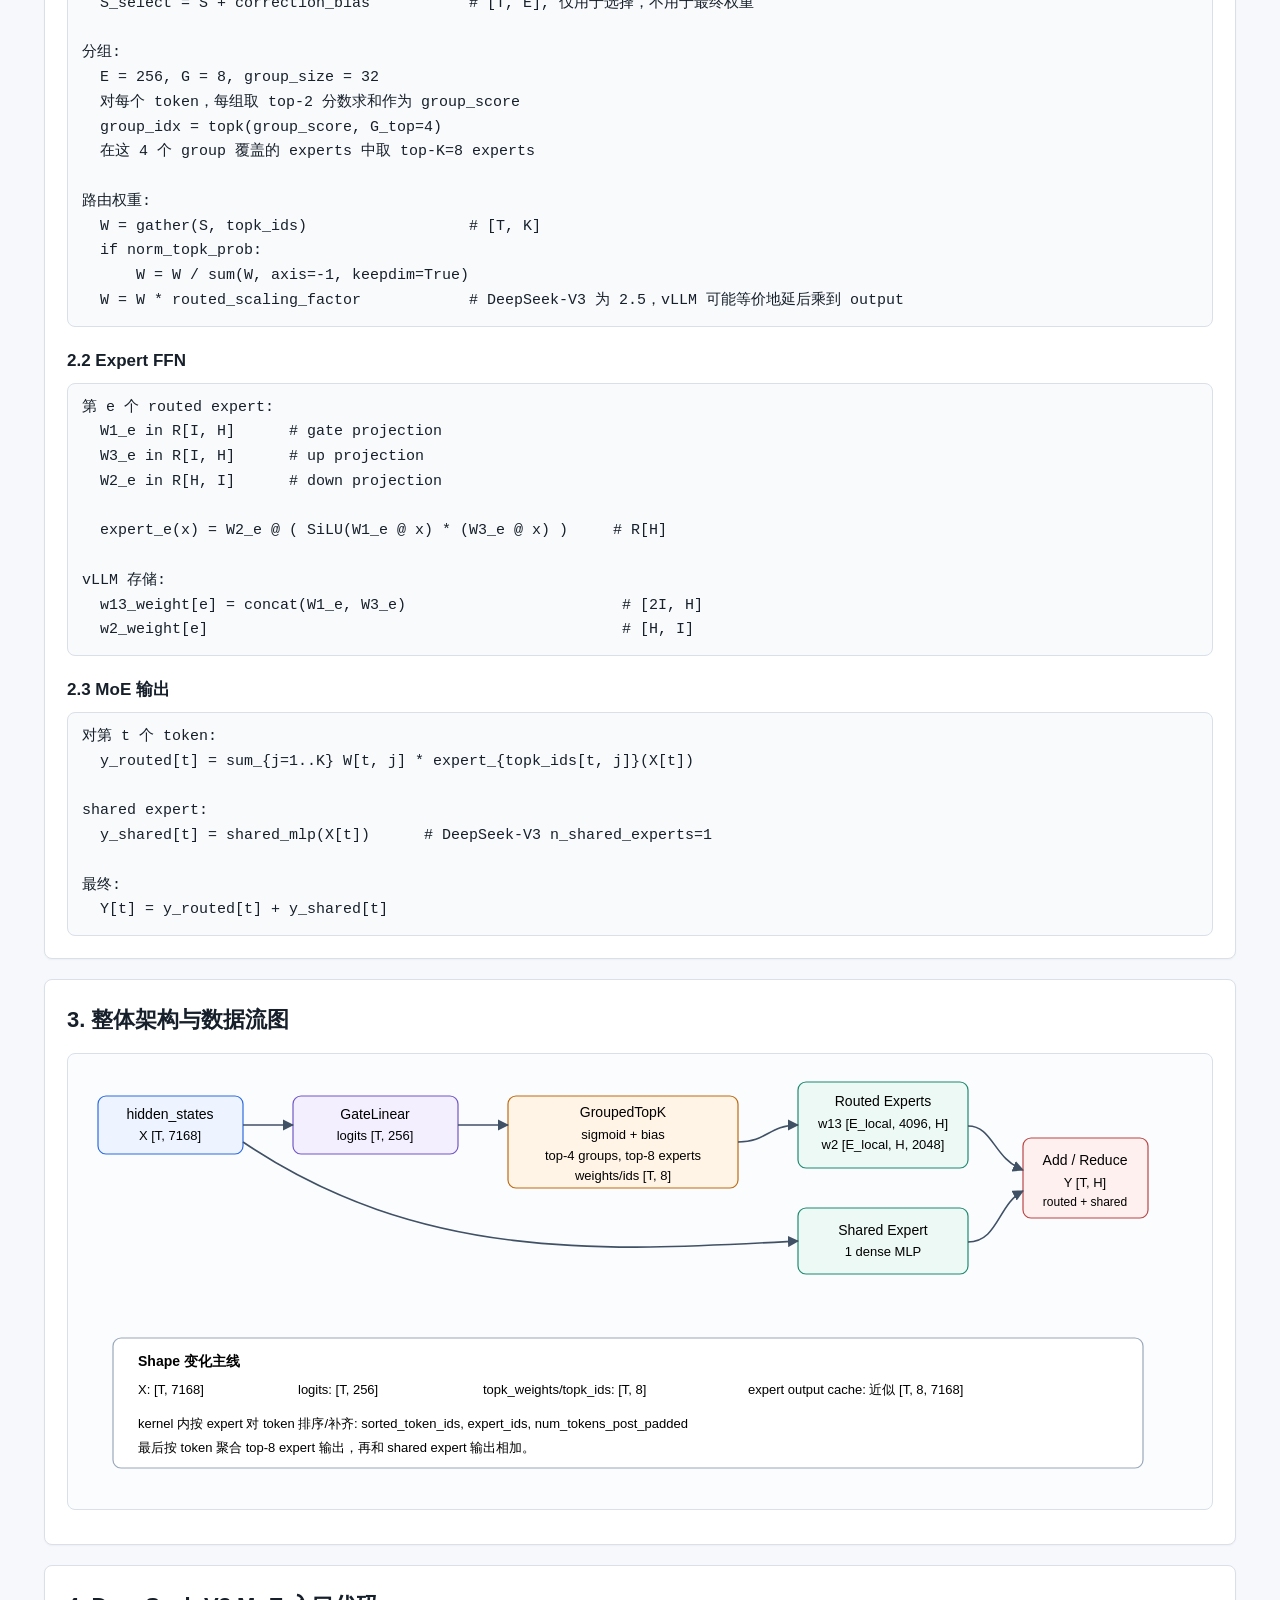
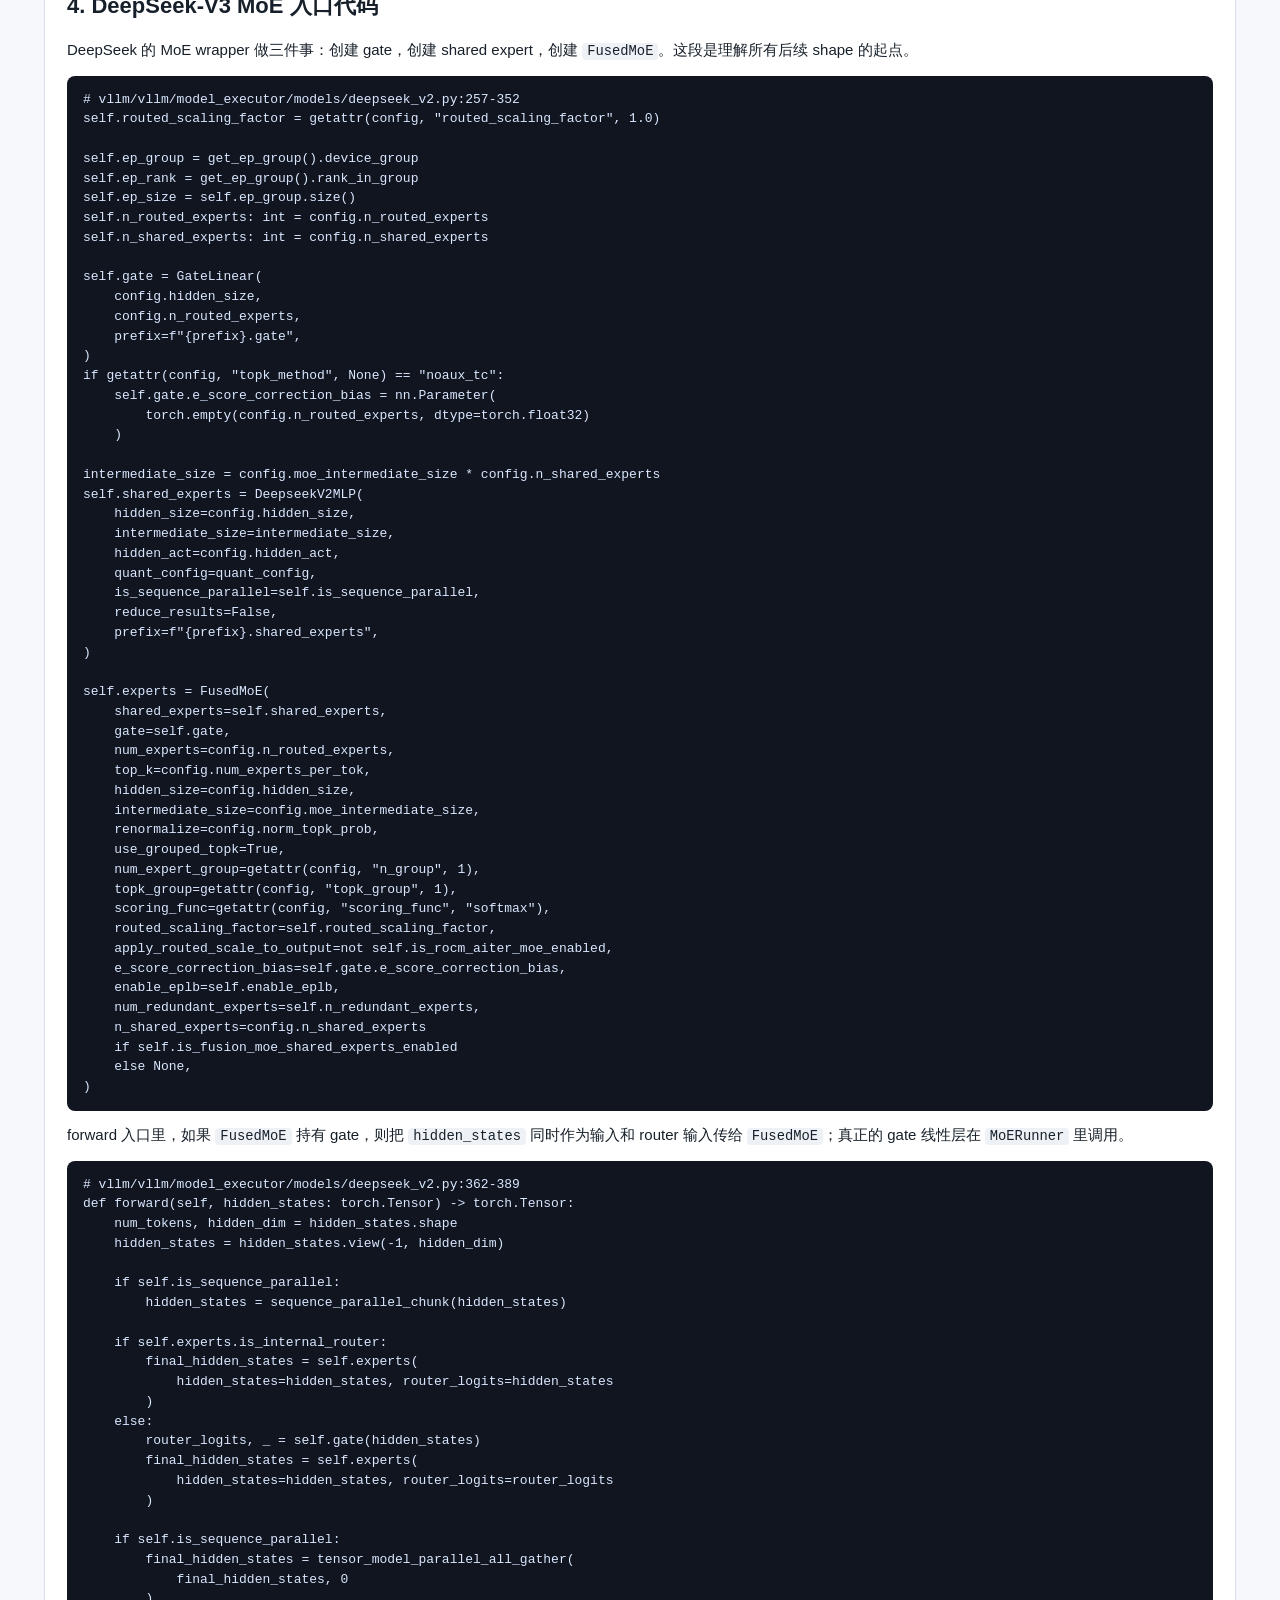
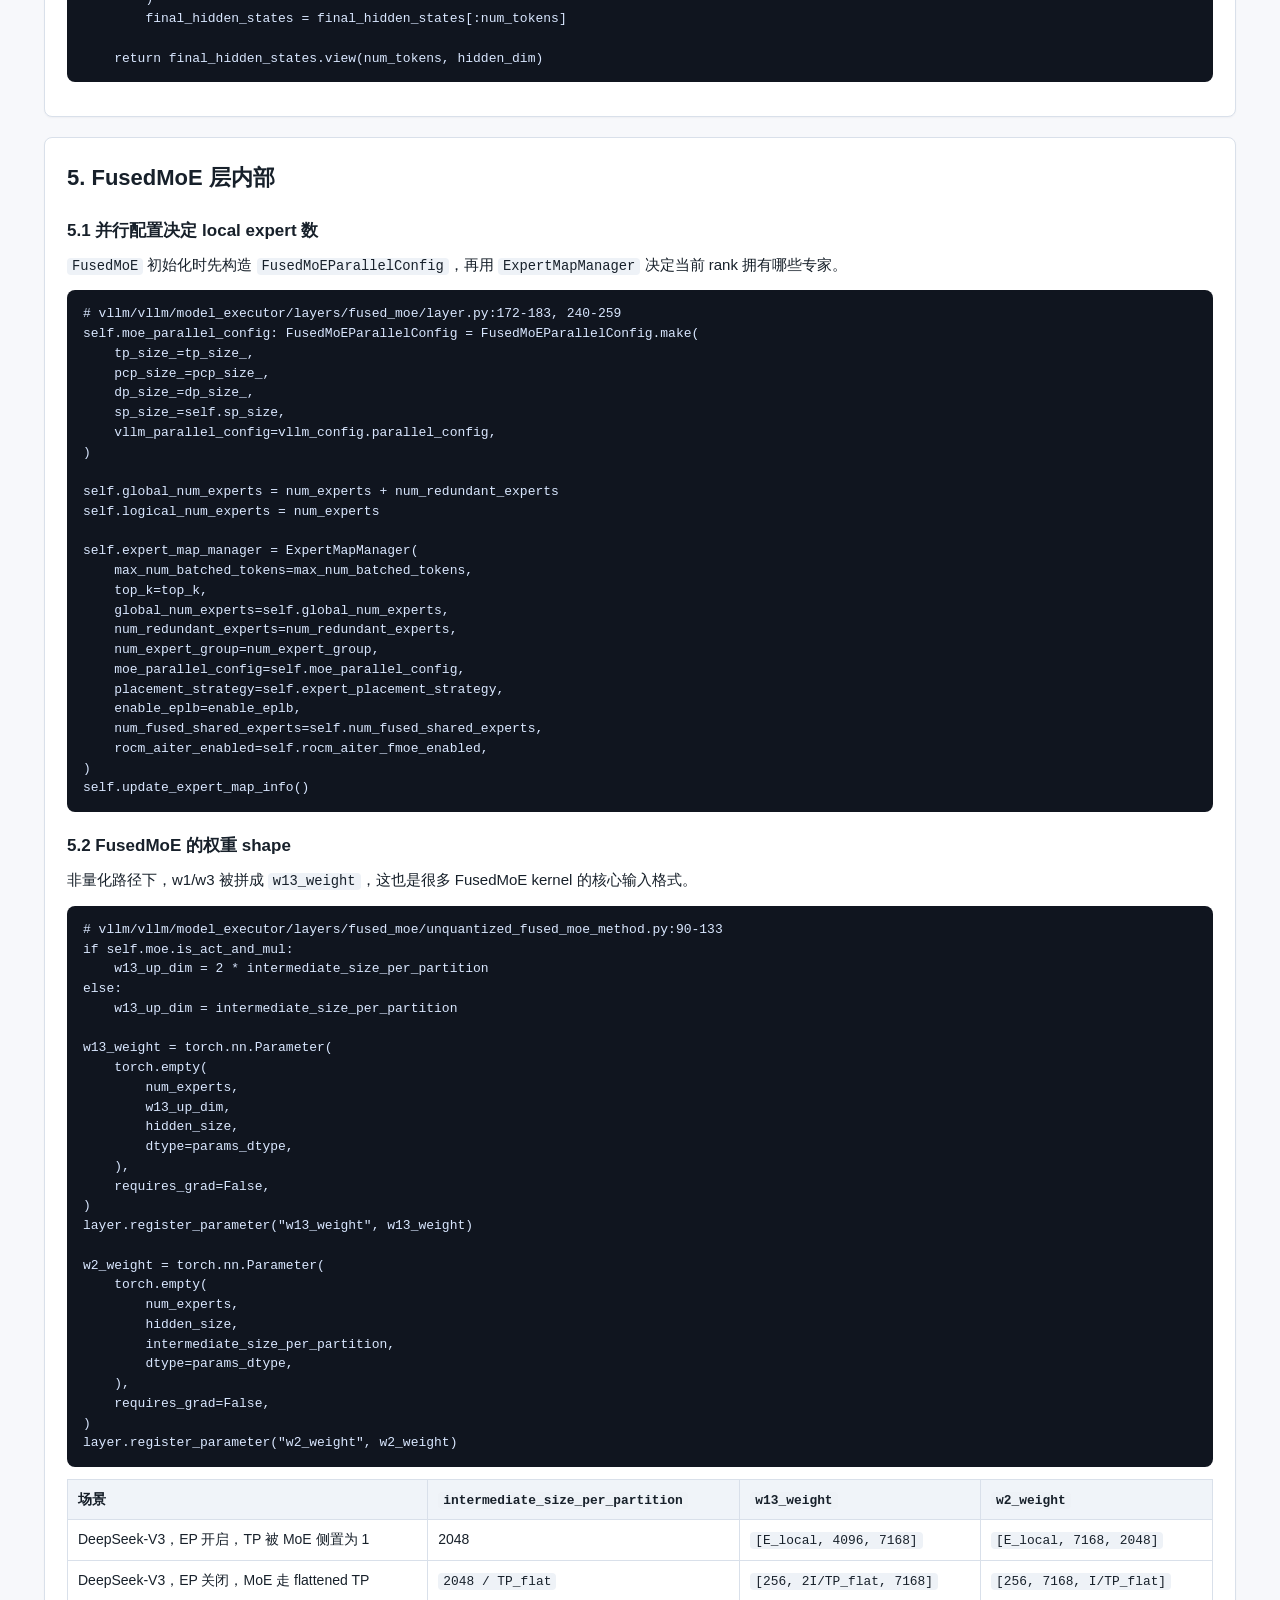
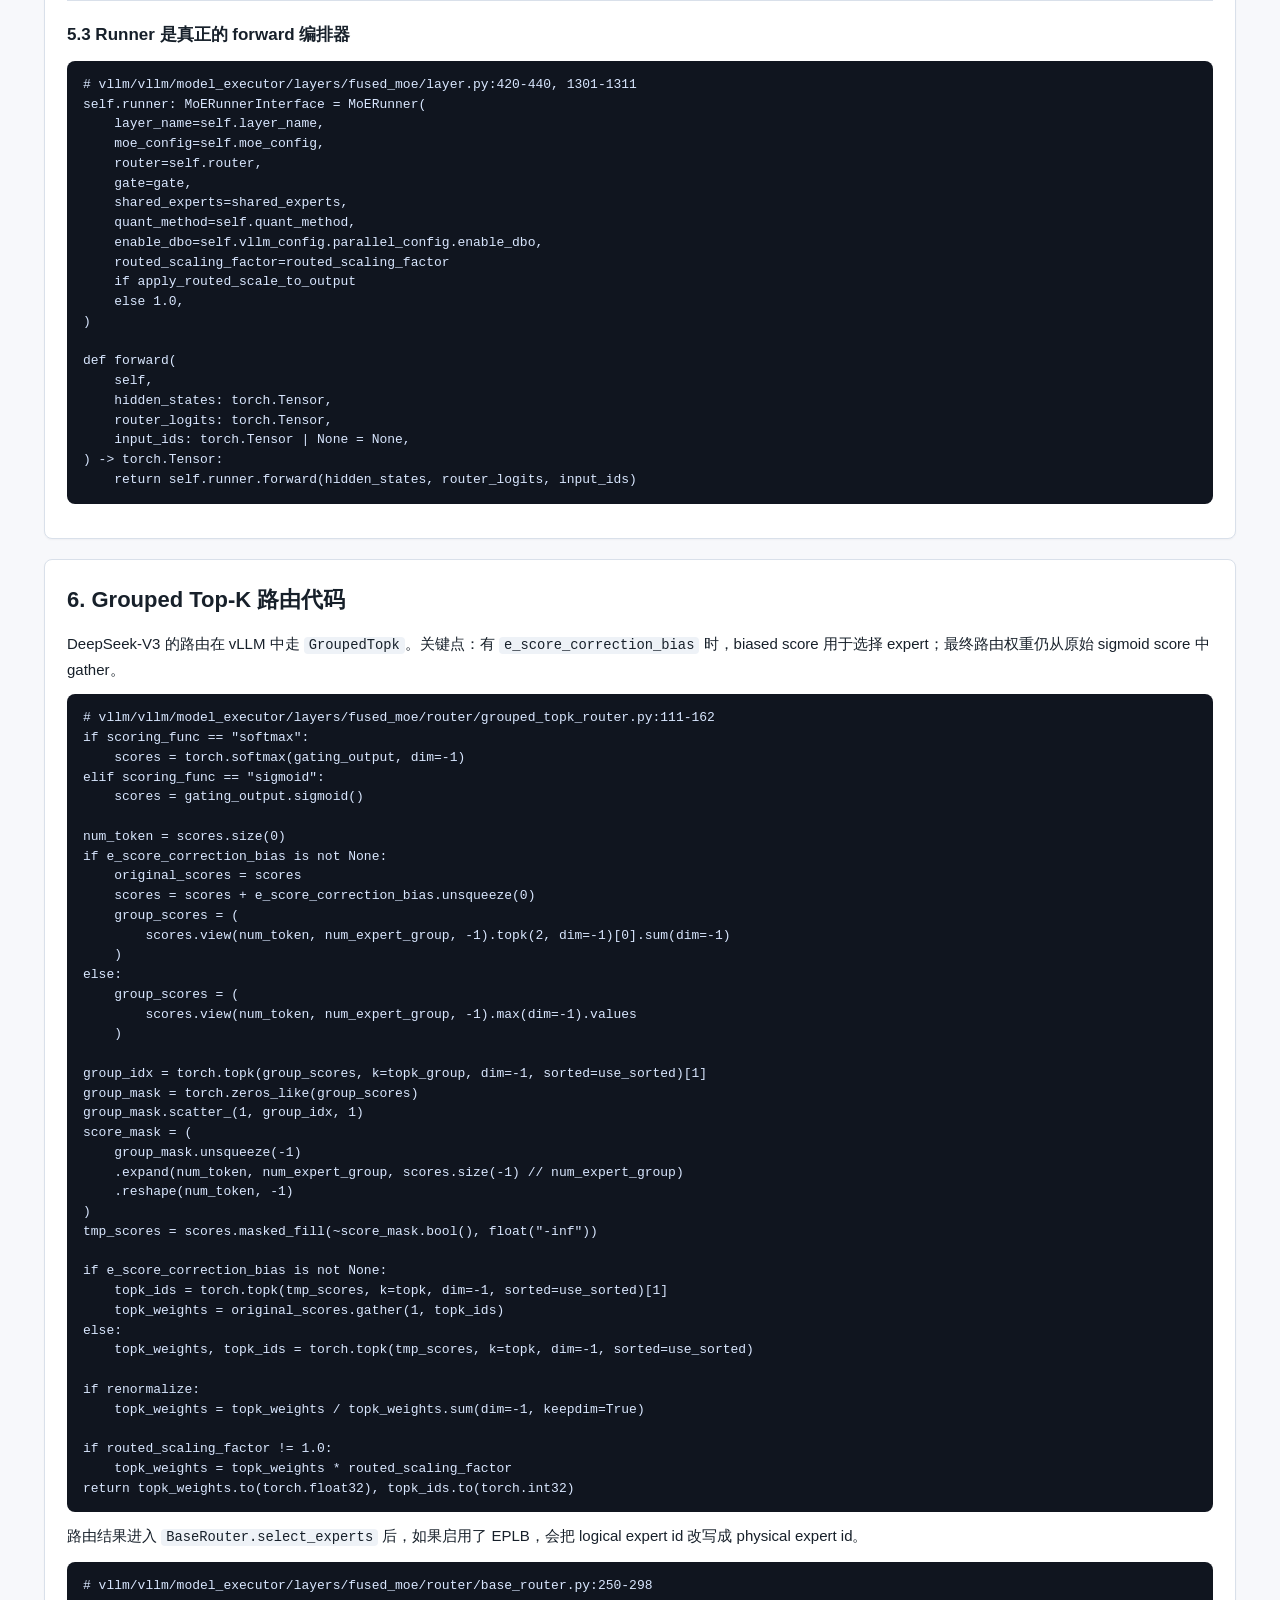
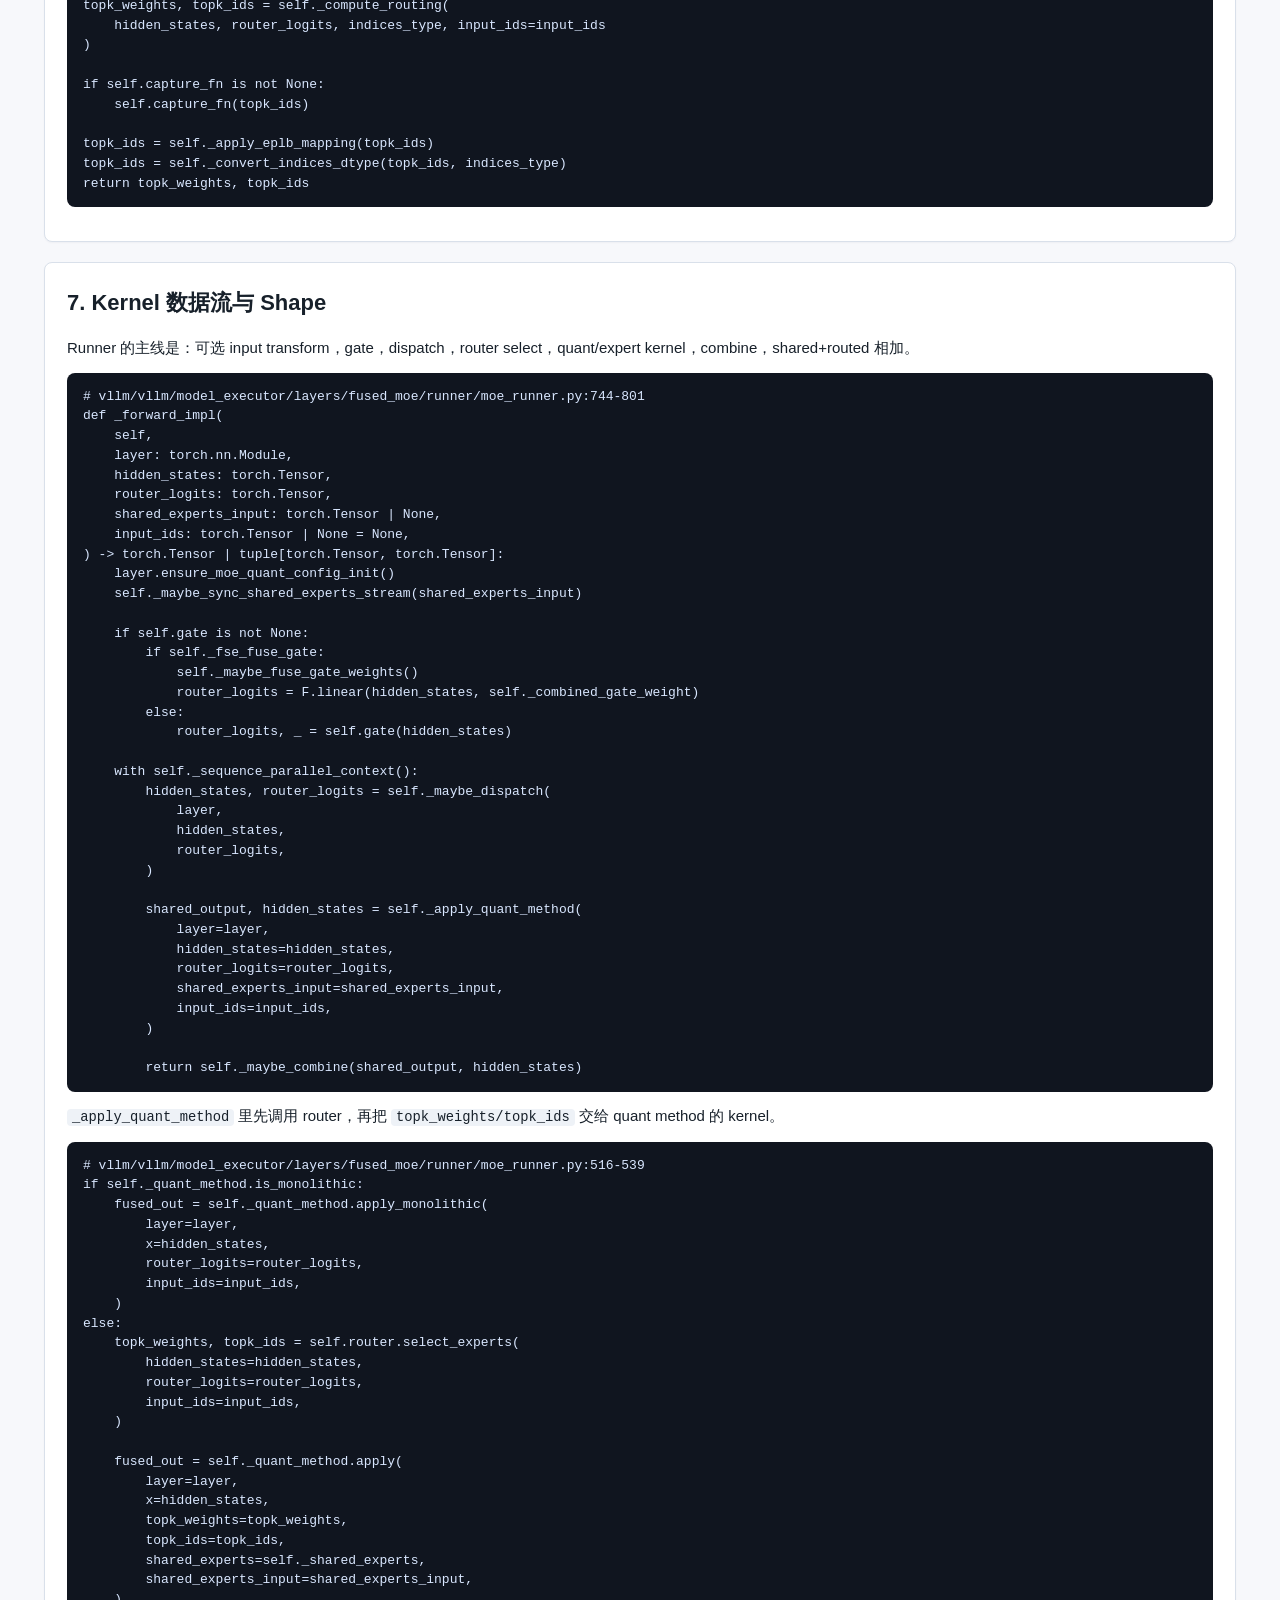
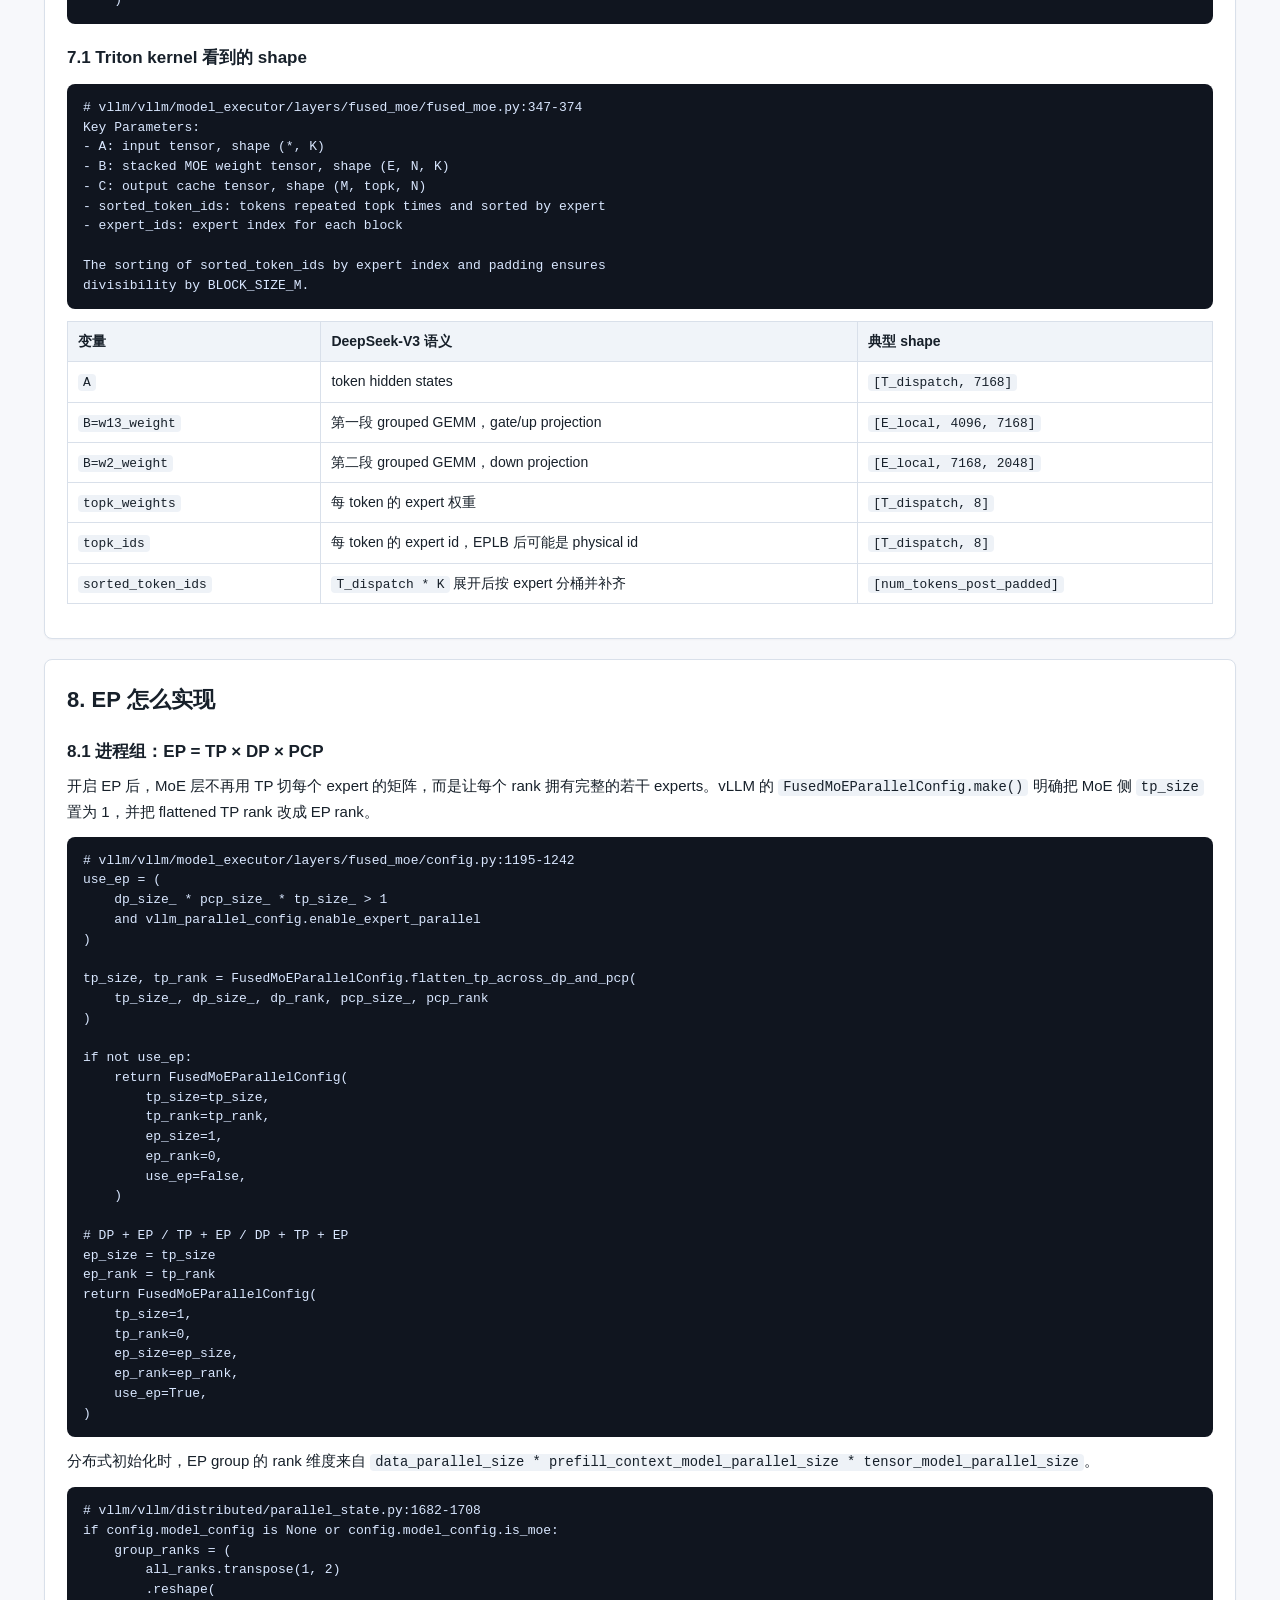
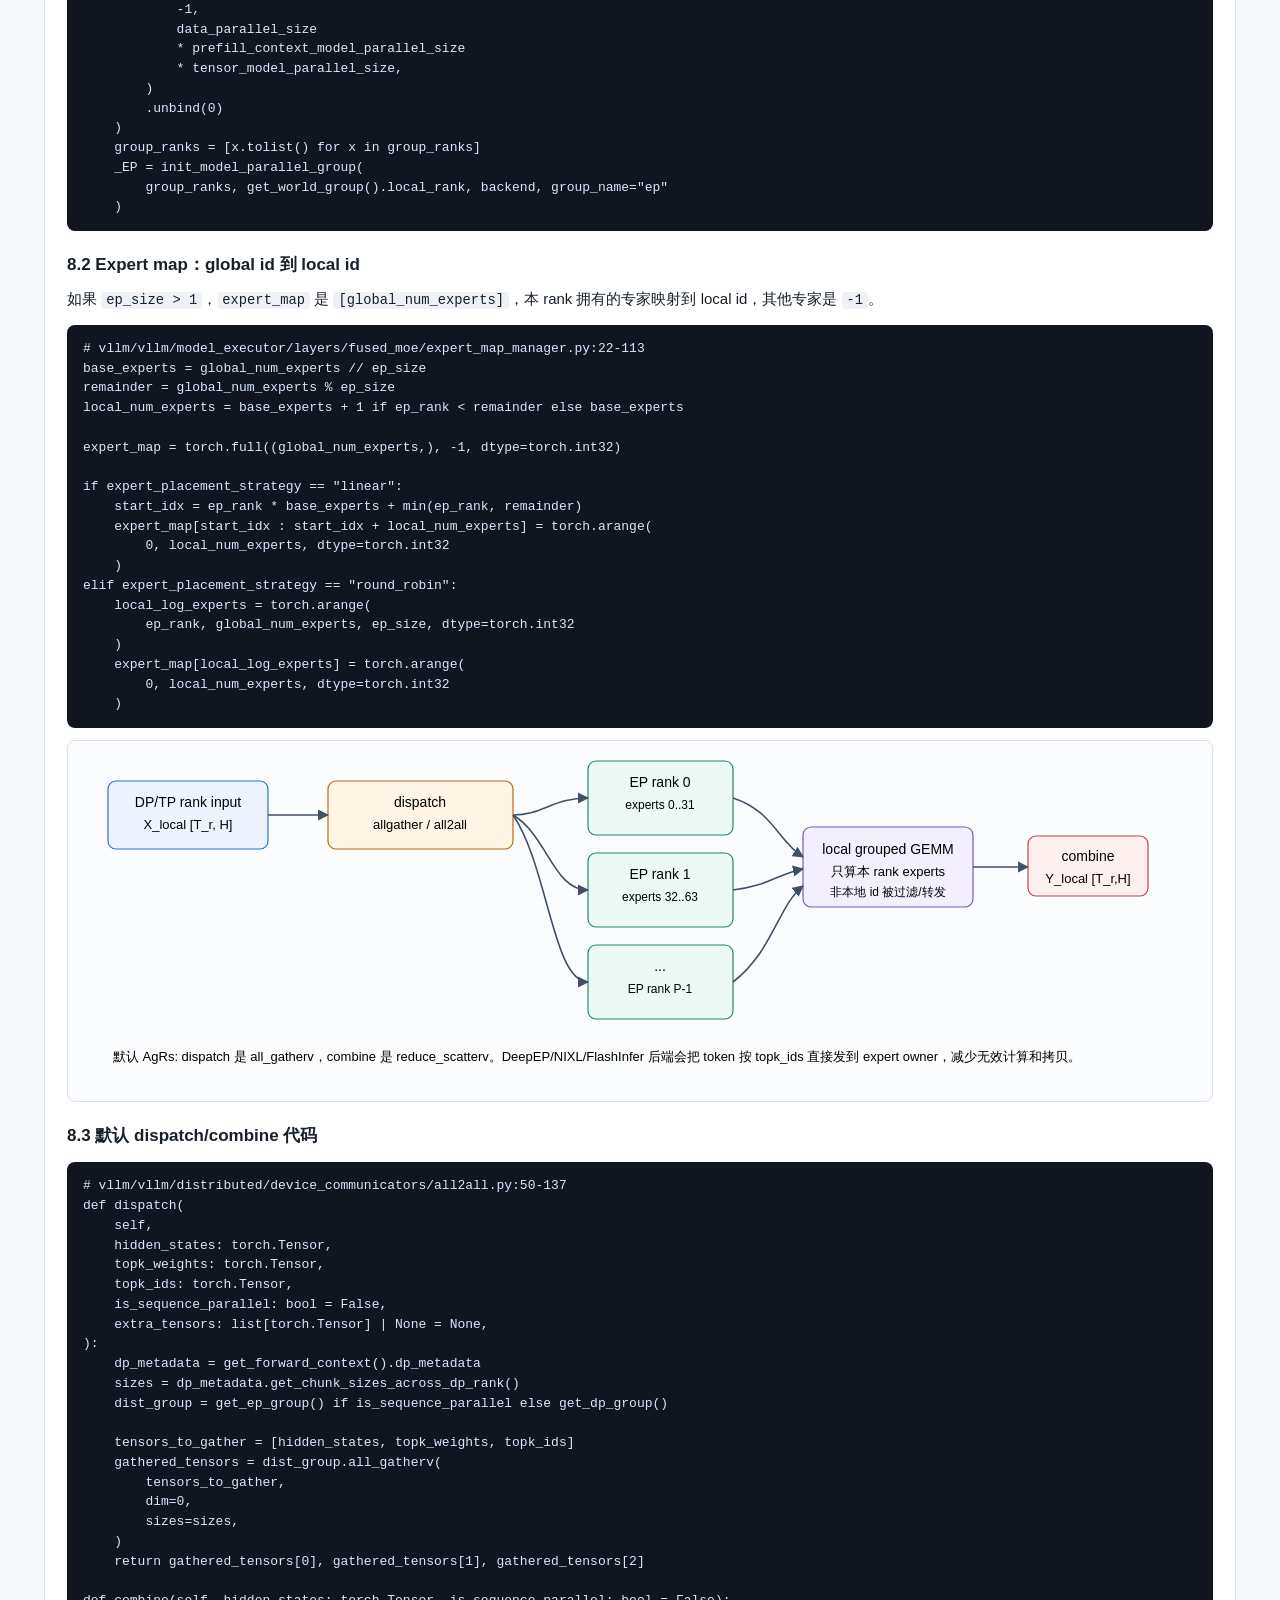
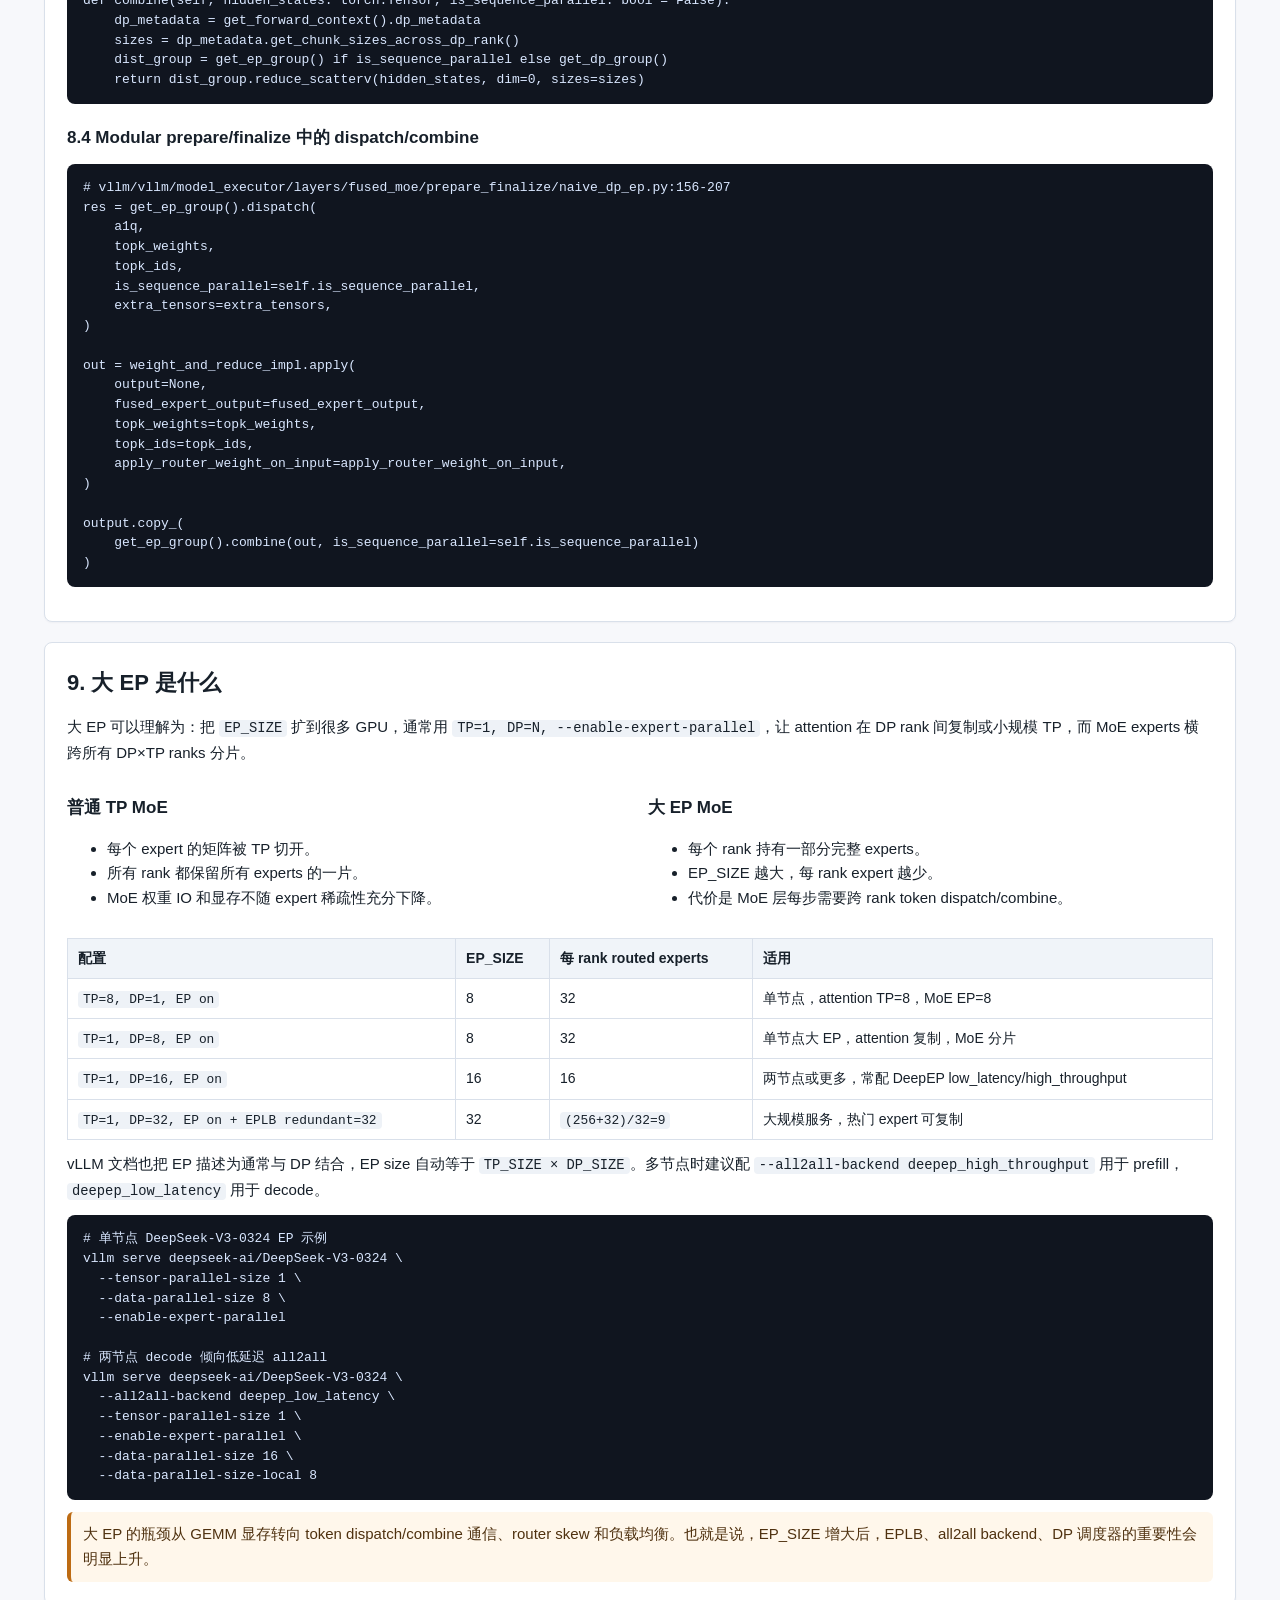
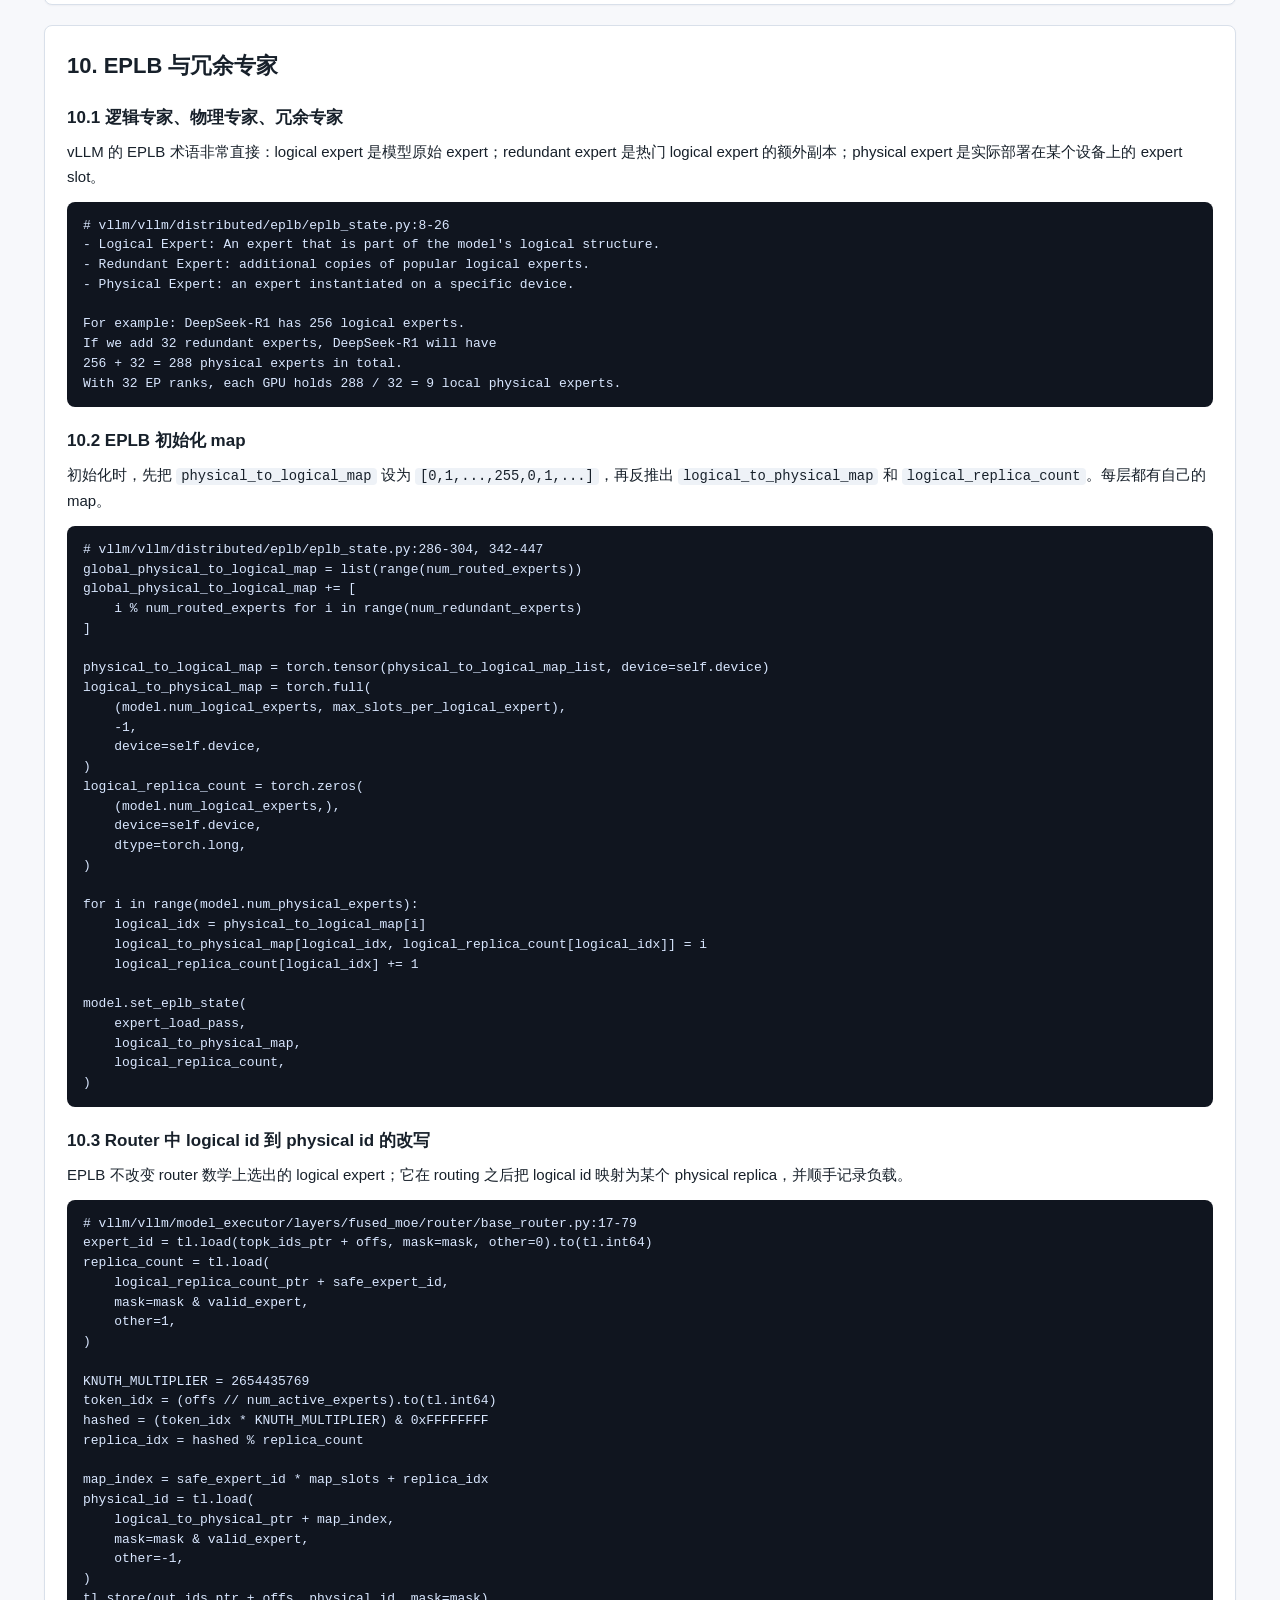
==== commit ec3e70a7: "Centralize study site navigation" ====
--- a/site/index.html
+++ b/site/index.html
@@ -1019,6 +1019,6 @@
       </ul>
     </section>
   </main>
-<script src="./nav.js" defer></script>
+<script src="./nav.js?v=2" defer></script>
 </body>
 </html>
